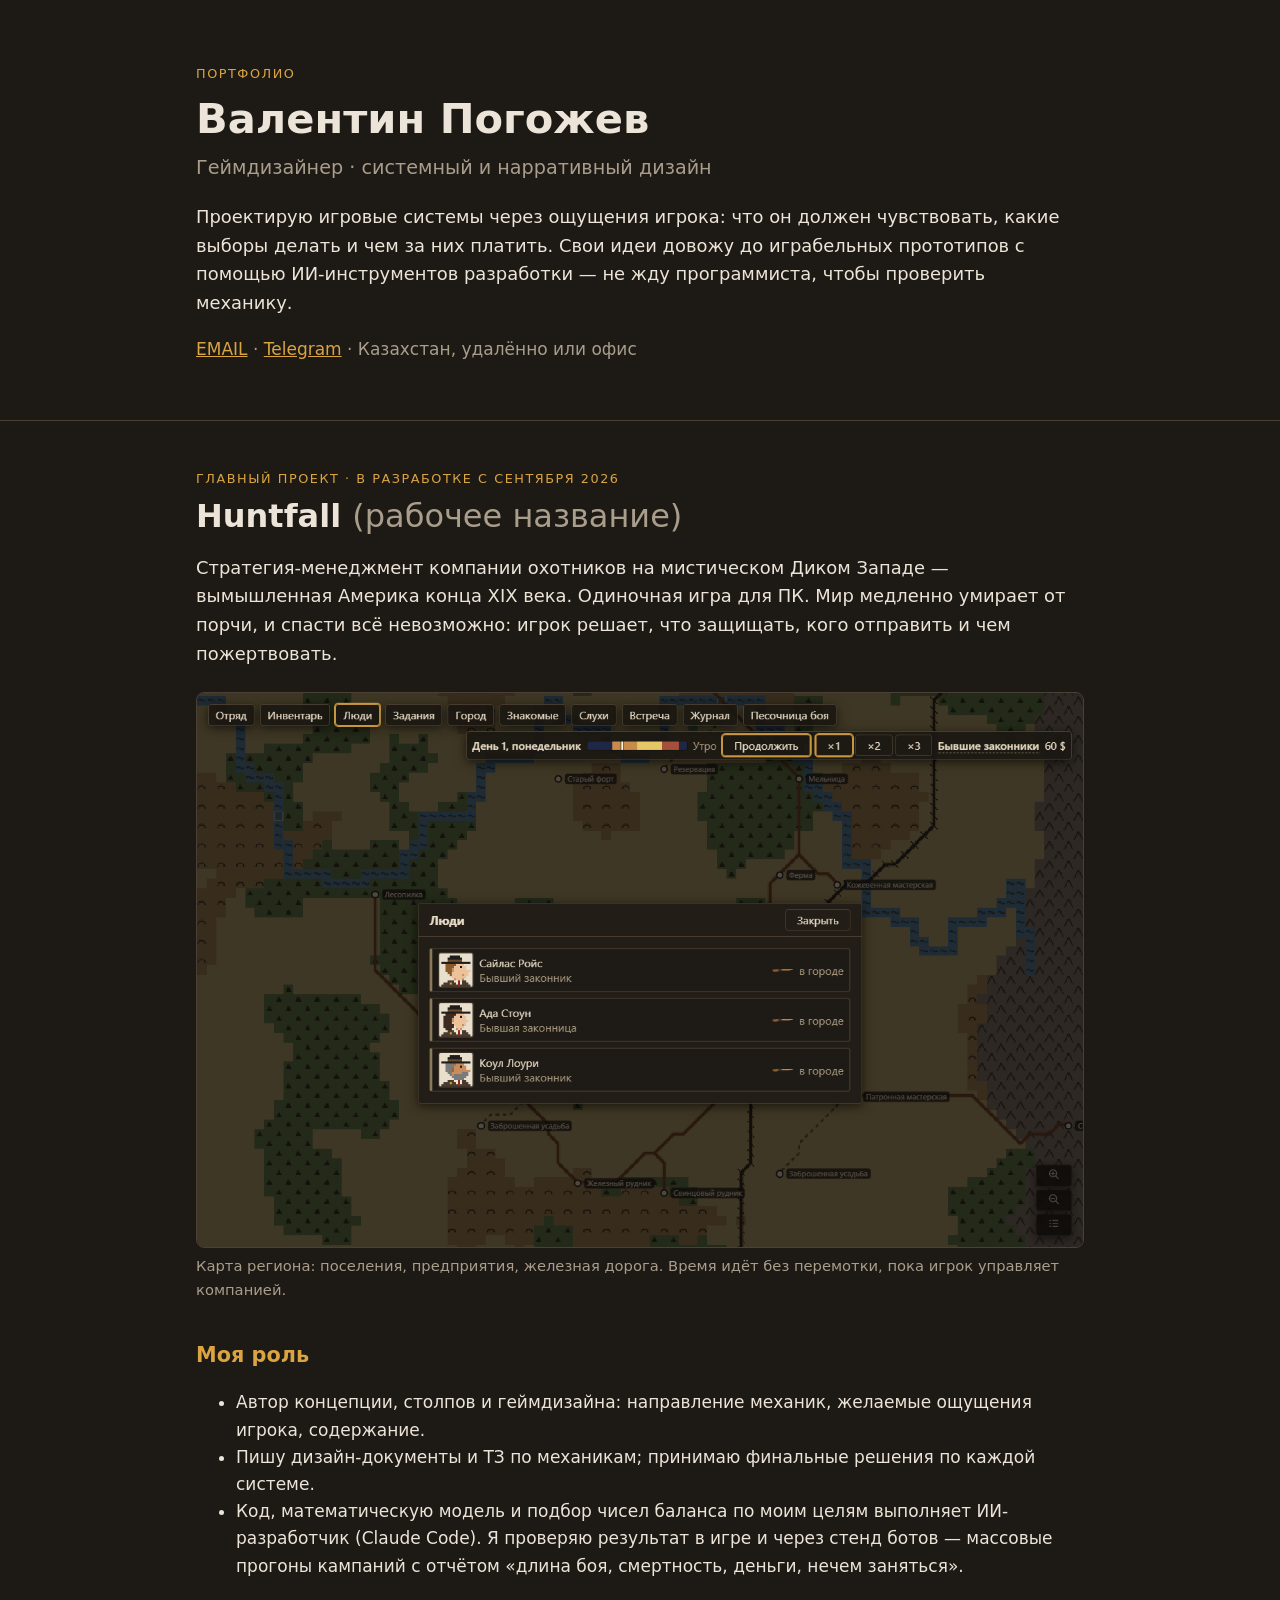
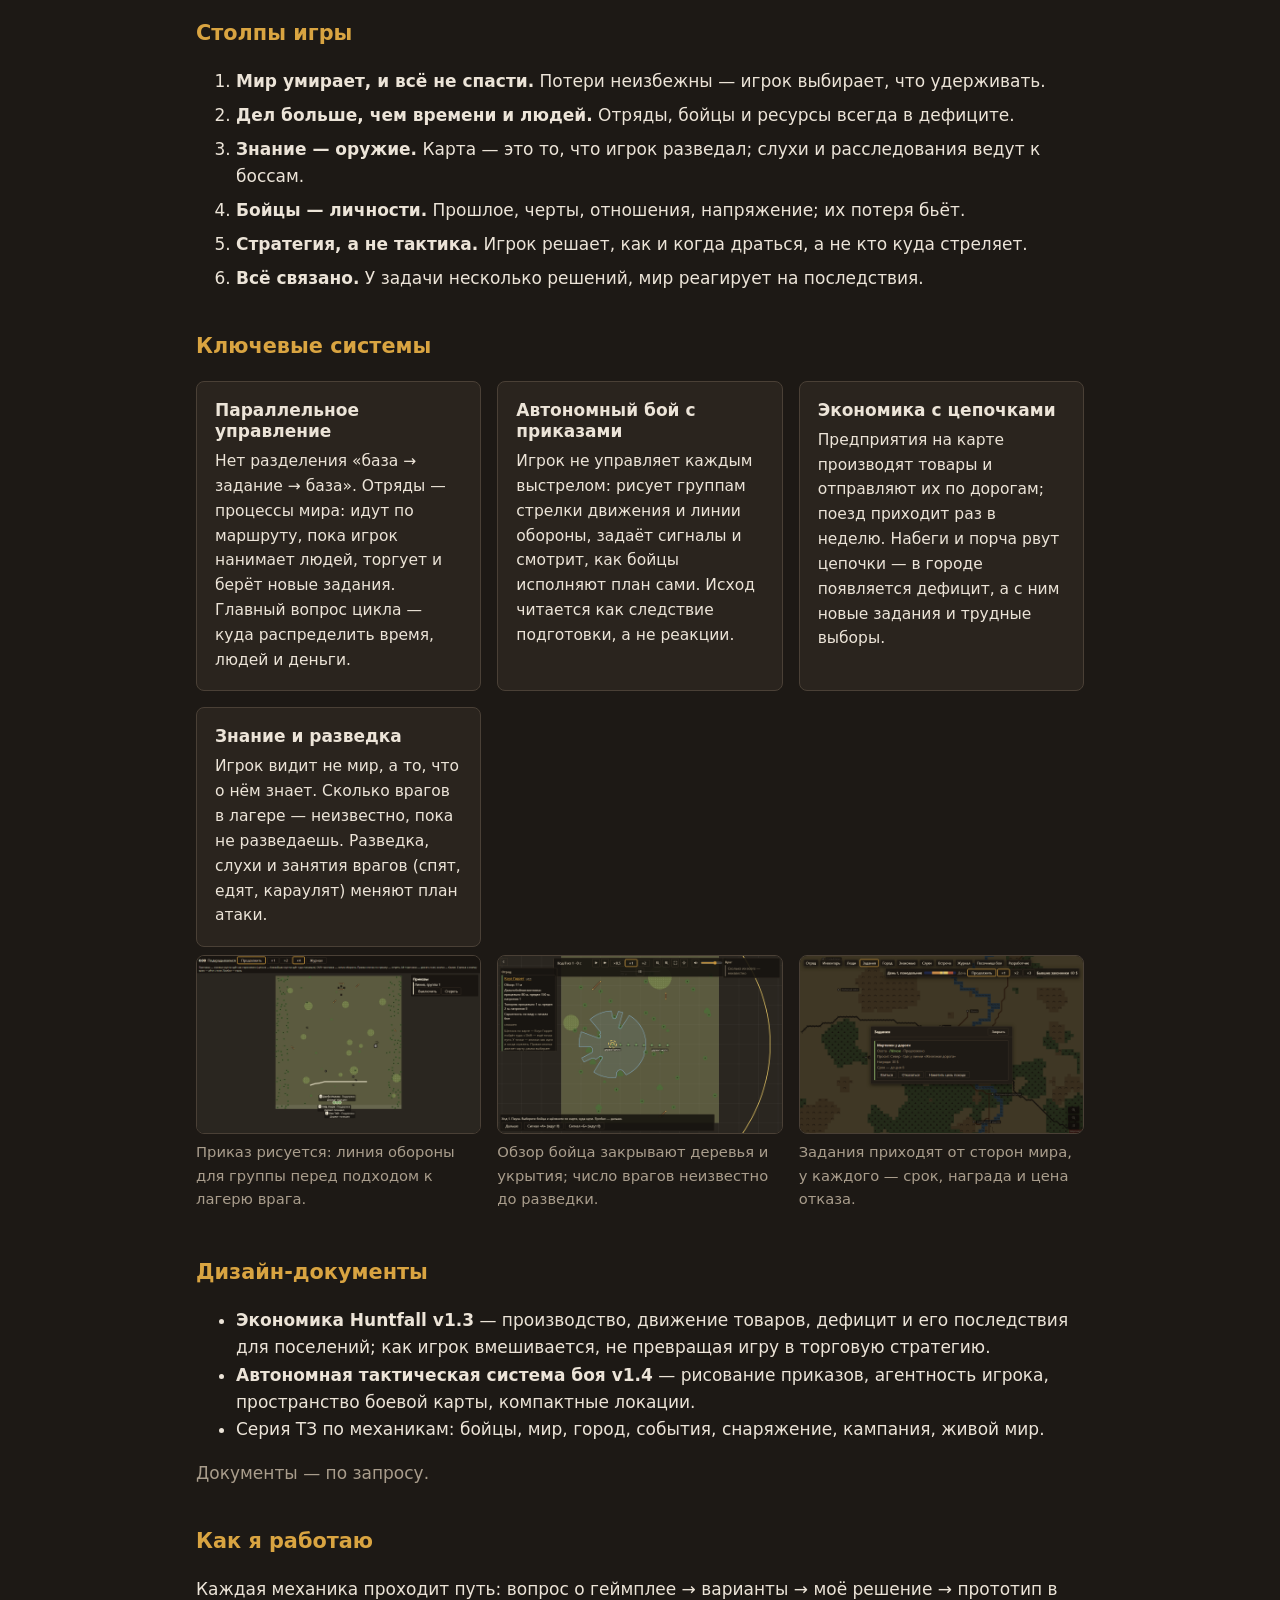
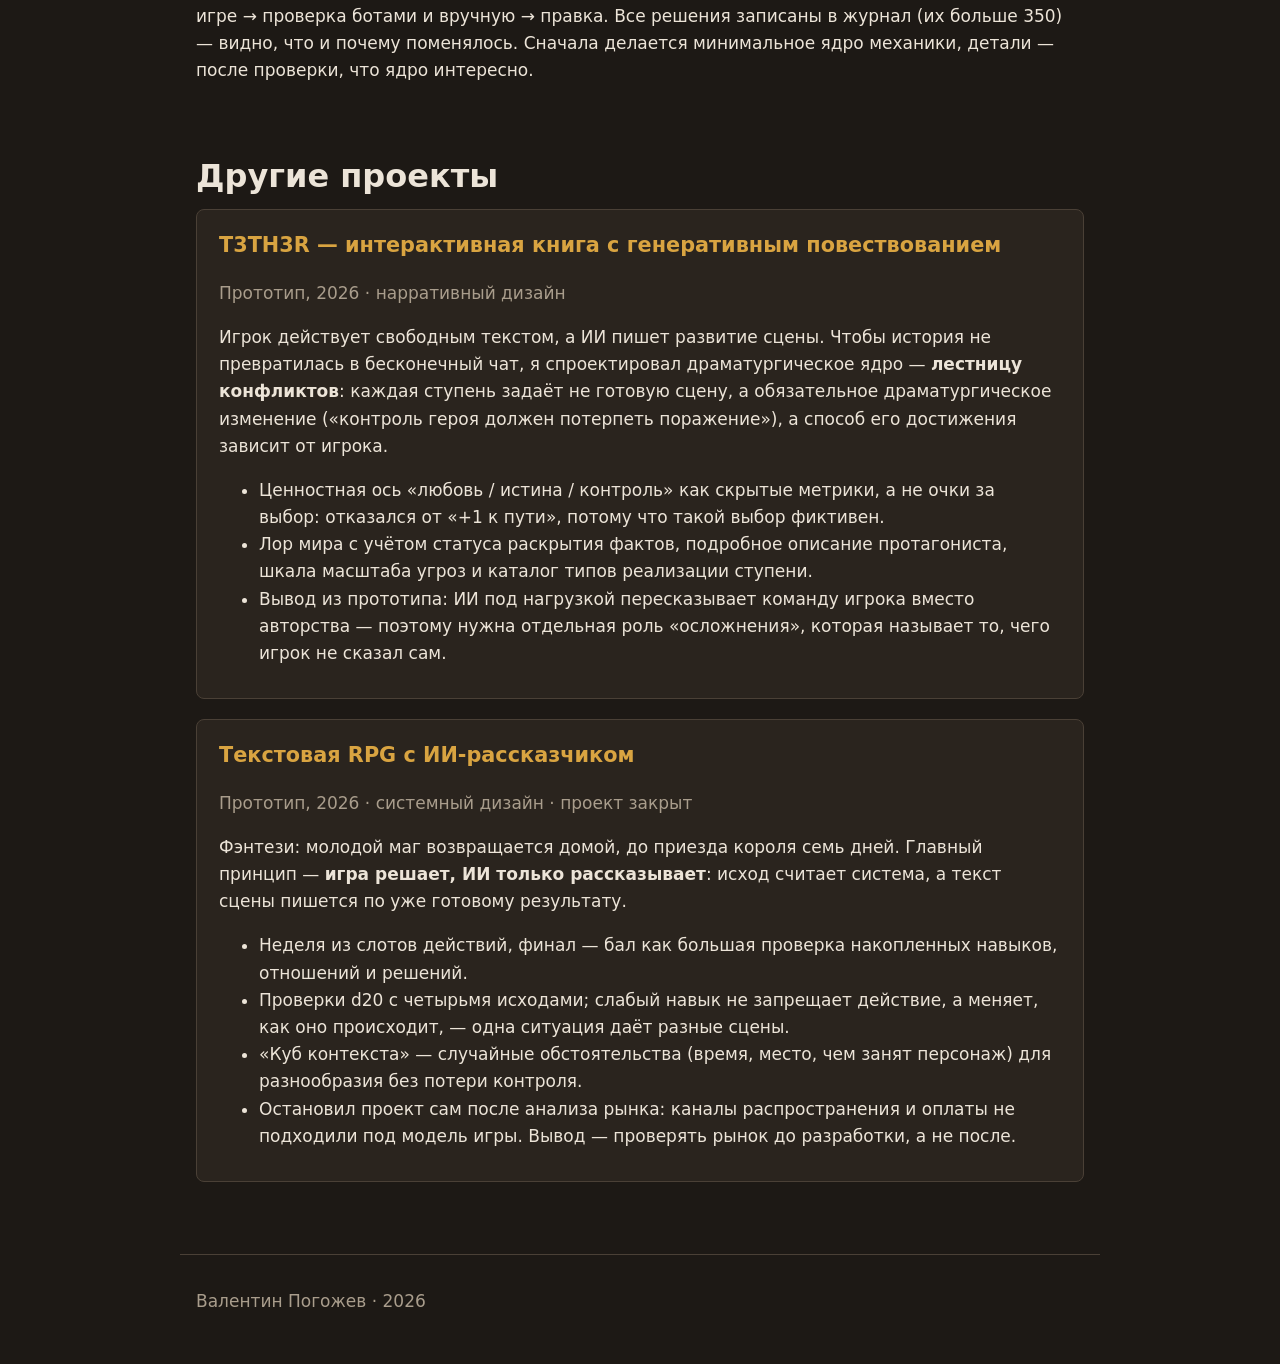
==== index.html @ 4321b101 "Портфолио: число решений" ====
<!doctype html>
<html lang="ru">
<head>
<meta charset="utf-8">
<meta name="viewport" content="width=device-width, initial-scale=1">
<title>Валентин Погожев — геймдизайнер</title>
<meta name="description" content="Портфолио геймдизайнера: Huntfall — стратегия-менеджмент охотников на мистическом Диком Западе, и другие проекты.">
<link rel="stylesheet" href="style.css">
</head>
<body>

<header class="hero">
  <div class="wrap">
    <p class="kicker">Портфолио</p>
    <h1>Валентин Погожев</h1>
    <p class="role">Геймдизайнер · системный и нарративный дизайн</p>
    <p class="lead">Проектирую игровые системы через ощущения игрока: что он должен чувствовать,
      какие выборы делать и чем за них платить. Свои идеи довожу до играбельных прототипов
      с помощью ИИ-инструментов разработки — не жду программиста, чтобы проверить механику.</p>
    <p class="contacts">
      <a href="mailto:EMAIL">EMAIL</a> · <a href="https://t.me/TELEGRAM">Telegram</a> · Казахстан, удалённо или офис
    </p>
  </div>
</header>

<main class="wrap">

  <section class="project main-project" id="huntfall">
    <p class="kicker">Главный проект · в разработке с сентября 2026</p>
    <h2>Huntfall <span class="muted">(рабочее название)</span></h2>
    <p class="lead">Стратегия-менеджмент компании охотников на мистическом Диком Западе — вымышленная
      Америка конца XIX века. Одиночная игра для ПК. Мир медленно умирает от порчи, и спасти всё
      невозможно: игрок решает, что защищать, кого отправить и чем пожертвовать.</p>

    <figure class="shot wide">
      <img src="img/map-people.png" alt="Карта региона: город, рудники, железная дорога, реки; окно бойцов компании" loading="lazy">
      <figcaption>Карта региона: поселения, предприятия, железная дорога. Время идёт без перемотки,
        пока игрок управляет компанией.</figcaption>
    </figure>

    <h3>Моя роль</h3>
    <ul>
      <li>Автор концепции, столпов и геймдизайна: направление механик, желаемые ощущения игрока, содержание.</li>
      <li>Пишу дизайн-документы и ТЗ по механикам; принимаю финальные решения по каждой системе.</li>
      <li>Код, математическую модель и подбор чисел баланса по моим целям выполняет ИИ-разработчик
        (Claude Code). Я проверяю результат в игре и через стенд ботов — массовые прогоны кампаний
        с отчётом «длина боя, смертность, деньги, нечем заняться».</li>
    </ul>

    <h3>Столпы игры</h3>
    <ol class="pillars">
      <li><b>Мир умирает, и всё не спасти.</b> Потери неизбежны — игрок выбирает, что удерживать.</li>
      <li><b>Дел больше, чем времени и людей.</b> Отряды, бойцы и ресурсы всегда в дефиците.</li>
      <li><b>Знание — оружие.</b> Карта — это то, что игрок разведал; слухи и расследования ведут к боссам.</li>
      <li><b>Бойцы — личности.</b> Прошлое, черты, отношения, напряжение; их потеря бьёт.</li>
      <li><b>Стратегия, а не тактика.</b> Игрок решает, как и когда драться, а не кто куда стреляет.</li>
      <li><b>Всё связано.</b> У задачи несколько решений, мир реагирует на последствия.</li>
    </ol>

    <h3>Ключевые системы</h3>
    <div class="cards">
      <article class="card">
        <h4>Параллельное управление</h4>
        <p>Нет разделения «база → задание → база». Отряды — процессы мира: идут по маршруту, пока игрок
          нанимает людей, торгует и берёт новые задания. Главный вопрос цикла — куда распределить
          время, людей и деньги.</p>
      </article>
      <article class="card">
        <h4>Автономный бой с приказами</h4>
        <p>Игрок не управляет каждым выстрелом: рисует группам стрелки движения и линии обороны,
          задаёт сигналы и смотрит, как бойцы исполняют план сами. Исход читается как следствие
          подготовки, а не реакции.</p>
      </article>
      <article class="card">
        <h4>Экономика с цепочками</h4>
        <p>Предприятия на карте производят товары и отправляют их по дорогам; поезд приходит раз
          в неделю. Набеги и порча рвут цепочки — в городе появляется дефицит, а с ним новые
          задания и трудные выборы.</p>
      </article>
      <article class="card">
        <h4>Знание и разведка</h4>
        <p>Игрок видит не мир, а то, что о нём знает. Сколько врагов в лагере — неизвестно, пока
          не разведаешь. Разведка, слухи и занятия врагов (спят, едят, караулят) меняют план атаки.</p>
      </article>
    </div>

    <div class="shots">
      <figure class="shot">
        <img src="img/battle-orders.png" alt="Бой: нарисованная линия обороны и группа бойцов" loading="lazy">
        <figcaption>Приказ рисуется: линия обороны для группы перед подходом к лагерю врага.</figcaption>
      </figure>
      <figure class="shot">
        <img src="img/battle-vision.png" alt="Бой: обзор бойца с учётом укрытий, карточка бойца" loading="lazy">
        <figcaption>Обзор бойца закрывают деревья и укрытия; число врагов неизвестно до разведки.</figcaption>
      </figure>
      <figure class="shot">
        <img src="img/job.png" alt="Окно задания: охота на мертвяков у дороги, награда и срок" loading="lazy">
        <figcaption>Задания приходят от сторон мира, у каждого — срок, награда и цена отказа.</figcaption>
      </figure>
    </div>

    <h3>Дизайн-документы</h3>
    <ul>
      <li><b>Экономика Huntfall v1.3</b> — производство, движение товаров, дефицит и его последствия
        для поселений; как игрок вмешивается, не превращая игру в торговую стратегию.</li>
      <li><b>Автономная тактическая система боя v1.4</b> — рисование приказов, агентность игрока,
        пространство боевой карты, компактные локации.</li>
      <li>Серия ТЗ по механикам: бойцы, мир, город, события, снаряжение, кампания, живой мир.</li>
    </ul>
    <p class="muted">Документы — по запросу.</p>

    <h3>Как я работаю</h3>
    <p>Каждая механика проходит путь: вопрос о геймплее → варианты → моё решение → прототип в игре →
      проверка ботами и вручную → правка. Все решения записаны в журнал (их больше 350) — видно, что
      и почему поменялось. Сначала делается минимальное ядро механики, детали — после проверки, что
      ядро интересно.</p>
  </section>

  <section class="project" id="other">
    <h2>Другие проекты</h2>

    <article class="text-project">
      <h3>T3TH3R — интерактивная книга с генеративным повествованием</h3>
      <p class="muted">Прототип, 2026 · нарративный дизайн</p>
      <p>Игрок действует свободным текстом, а ИИ пишет развитие сцены. Чтобы история не превратилась
        в бесконечный чат, я спроектировал драматургическое ядро — <b>лестницу конфликтов</b>:
        каждая ступень задаёт не готовую сцену, а обязательное драматургическое изменение
        («контроль героя должен потерпеть поражение»), а способ его достижения зависит от игрока.</p>
      <ul>
        <li>Ценностная ось «любовь / истина / контроль» как скрытые метрики, а не очки за выбор:
          отказался от «+1 к пути», потому что такой выбор фиктивен.</li>
        <li>Лор мира с учётом статуса раскрытия фактов, подробное описание протагониста,
          шкала масштаба угроз и каталог типов реализации ступени.</li>
        <li>Вывод из прототипа: ИИ под нагрузкой пересказывает команду игрока вместо авторства —
          поэтому нужна отдельная роль «осложнения», которая называет то, чего игрок не сказал сам.</li>
      </ul>
    </article>

    <article class="text-project">
      <h3>Текстовая RPG с ИИ-рассказчиком</h3>
      <p class="muted">Прототип, 2026 · системный дизайн · проект закрыт</p>
      <p>Фэнтези: молодой маг возвращается домой, до приезда короля семь дней. Главный принцип —
        <b>игра решает, ИИ только рассказывает</b>: исход считает система, а текст сцены пишется
        по уже готовому результату.</p>
      <ul>
        <li>Неделя из слотов действий, финал — бал как большая проверка накопленных навыков,
          отношений и решений.</li>
        <li>Проверки d20 с четырьмя исходами; слабый навык не запрещает действие, а меняет, как
          оно происходит, — одна ситуация даёт разные сцены.</li>
        <li>«Куб контекста» — случайные обстоятельства (время, место, чем занят персонаж) для
          разнообразия без потери контроля.</li>
        <li>Остановил проект сам после анализа рынка: каналы распространения и оплаты не подходили
          под модель игры. Вывод — проверять рынок до разработки, а не после.</li>
      </ul>
    </article>
  </section>

</main>

<footer class="wrap footer">
  <p>Валентин Погожев · 2026</p>
</footer>

</body>
</html>
---- style.css ----
/* Theme variables: change colors and fonts here */
:root {
  --bg: #1d1915;
  --bg-card: #2a241e;
  --text: #ece4d8;
  --muted: #a99d8c;
  --accent: #d9a441;
  --border: #4a4036;
  --font: "Segoe UI", system-ui, -apple-system, sans-serif;
  --radius: 8px;
  --max: 920px;
}

* { box-sizing: border-box; }

body {
  margin: 0;
  background: var(--bg);
  color: var(--text);
  font: 17px/1.6 var(--font);
}

.wrap { max-width: var(--max); margin: 0 auto; padding: 0 16px; }

a { color: var(--accent); }

h1, h2, h3, h4 { line-height: 1.25; }
h1 { font-size: 2.6rem; margin: 0.2em 0; }
h2 { font-size: 2rem; margin: 0.2em 0 0.4em; }
h3 { font-size: 1.3rem; margin-top: 2em; color: var(--accent); }
h4 { margin: 0 0 0.4em; }

.kicker { text-transform: uppercase; letter-spacing: 0.12em; font-size: 0.8rem; color: var(--accent); margin: 0; }
.muted { color: var(--muted); font-weight: normal; }
.lead { font-size: 1.12rem; }

.hero { border-bottom: 1px solid var(--border); padding: 64px 0 40px; margin-bottom: 48px; }
.role { font-size: 1.2rem; color: var(--muted); margin: 0 0 1em; }
.contacts { color: var(--muted); }

.project { margin-bottom: 72px; }

.pillars li { margin-bottom: 0.4em; }

.cards { display: grid; grid-template-columns: repeat(auto-fit, minmax(260px, 1fr)); gap: 16px; }
.card { background: var(--bg-card); border: 1px solid var(--border); border-radius: var(--radius); padding: 18px; }
.card p { margin: 0; font-size: 0.97rem; }

.shot { margin: 24px 0; }
.shot img { width: 100%; height: auto; display: block; border: 1px solid var(--border); border-radius: var(--radius); }
.shot figcaption { color: var(--muted); font-size: 0.92rem; margin-top: 6px; }
.shots { display: grid; grid-template-columns: repeat(auto-fit, minmax(260px, 1fr)); gap: 16px; }
.shots .shot { margin: 8px 0; }

.text-project { background: var(--bg-card); border: 1px solid var(--border); border-radius: var(--radius); padding: 4px 22px 14px; margin-bottom: 20px; }
.text-project h3 { margin-top: 0.9em; }

.footer { border-top: 1px solid var(--border); color: var(--muted); padding-top: 16px; padding-bottom: 32px; }

@media (max-width: 600px) {
  h1 { font-size: 2rem; }
  .hero { padding-top: 40px; }
}
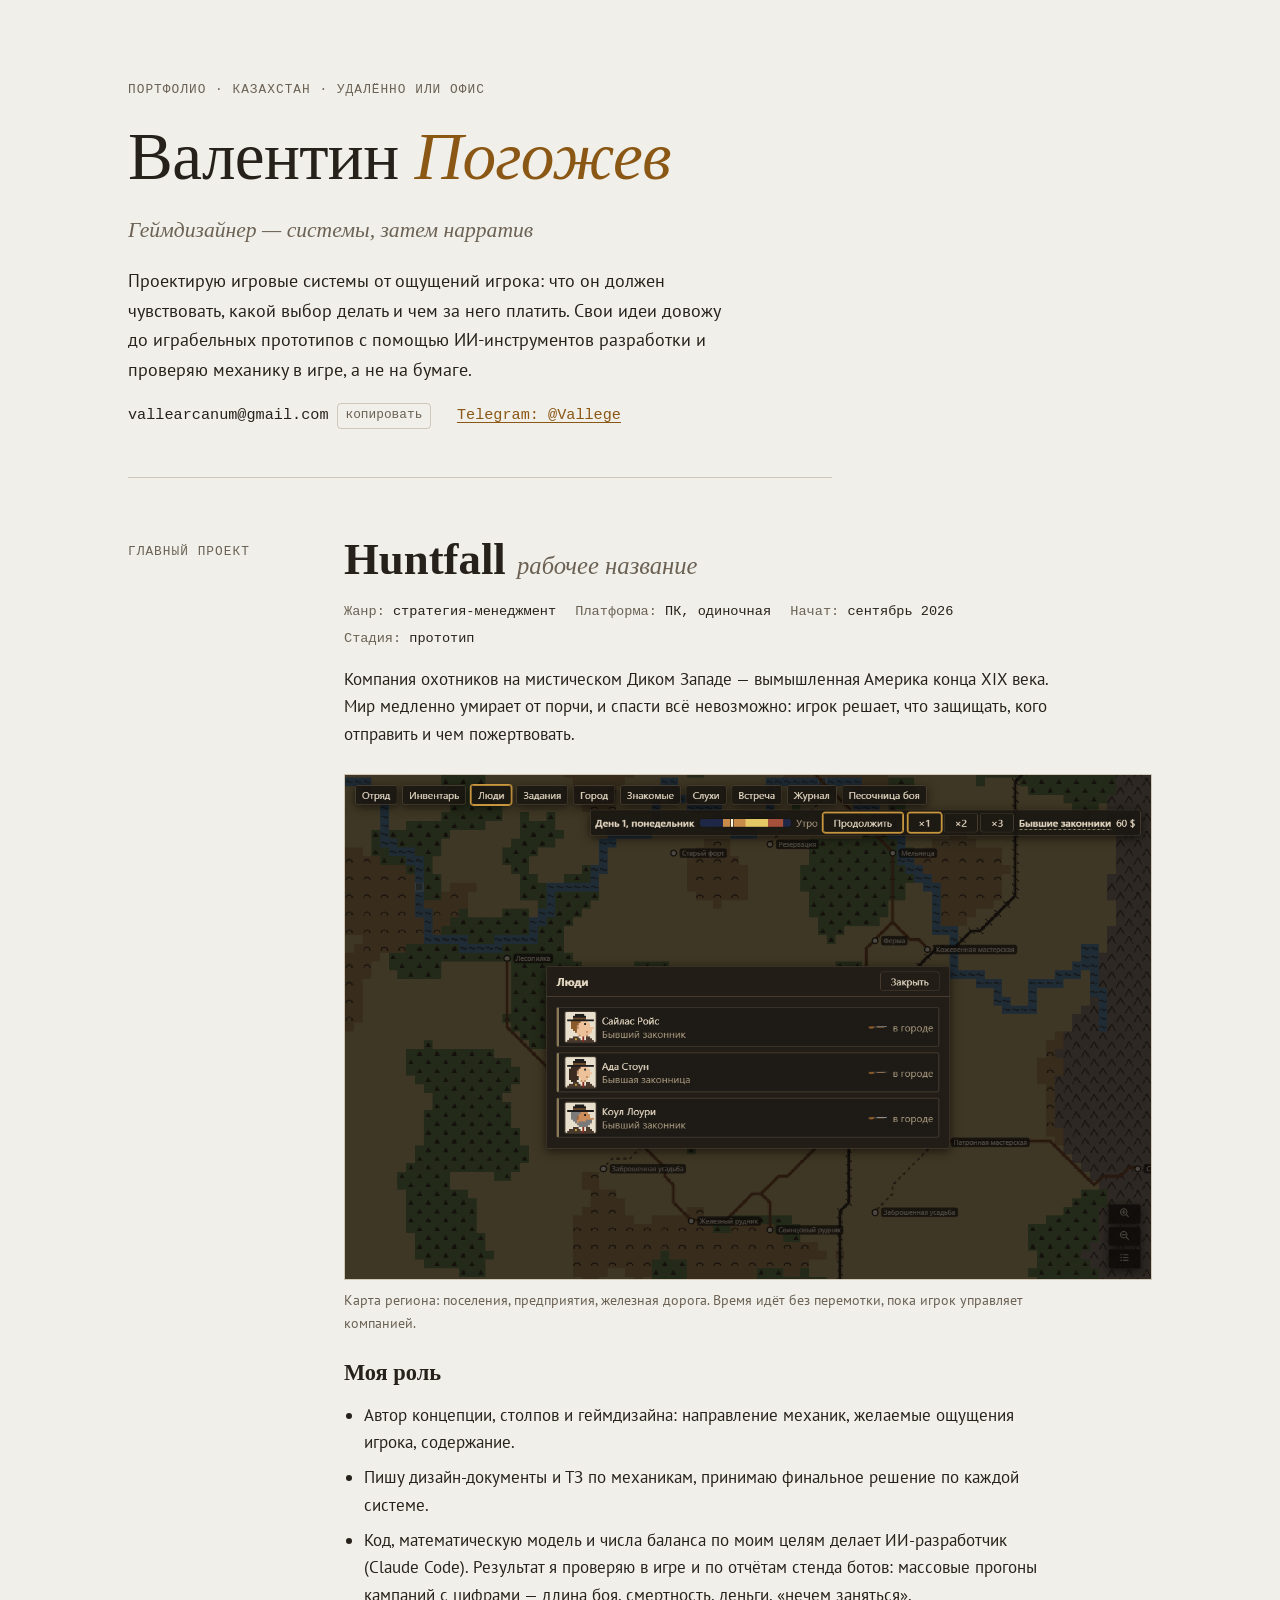
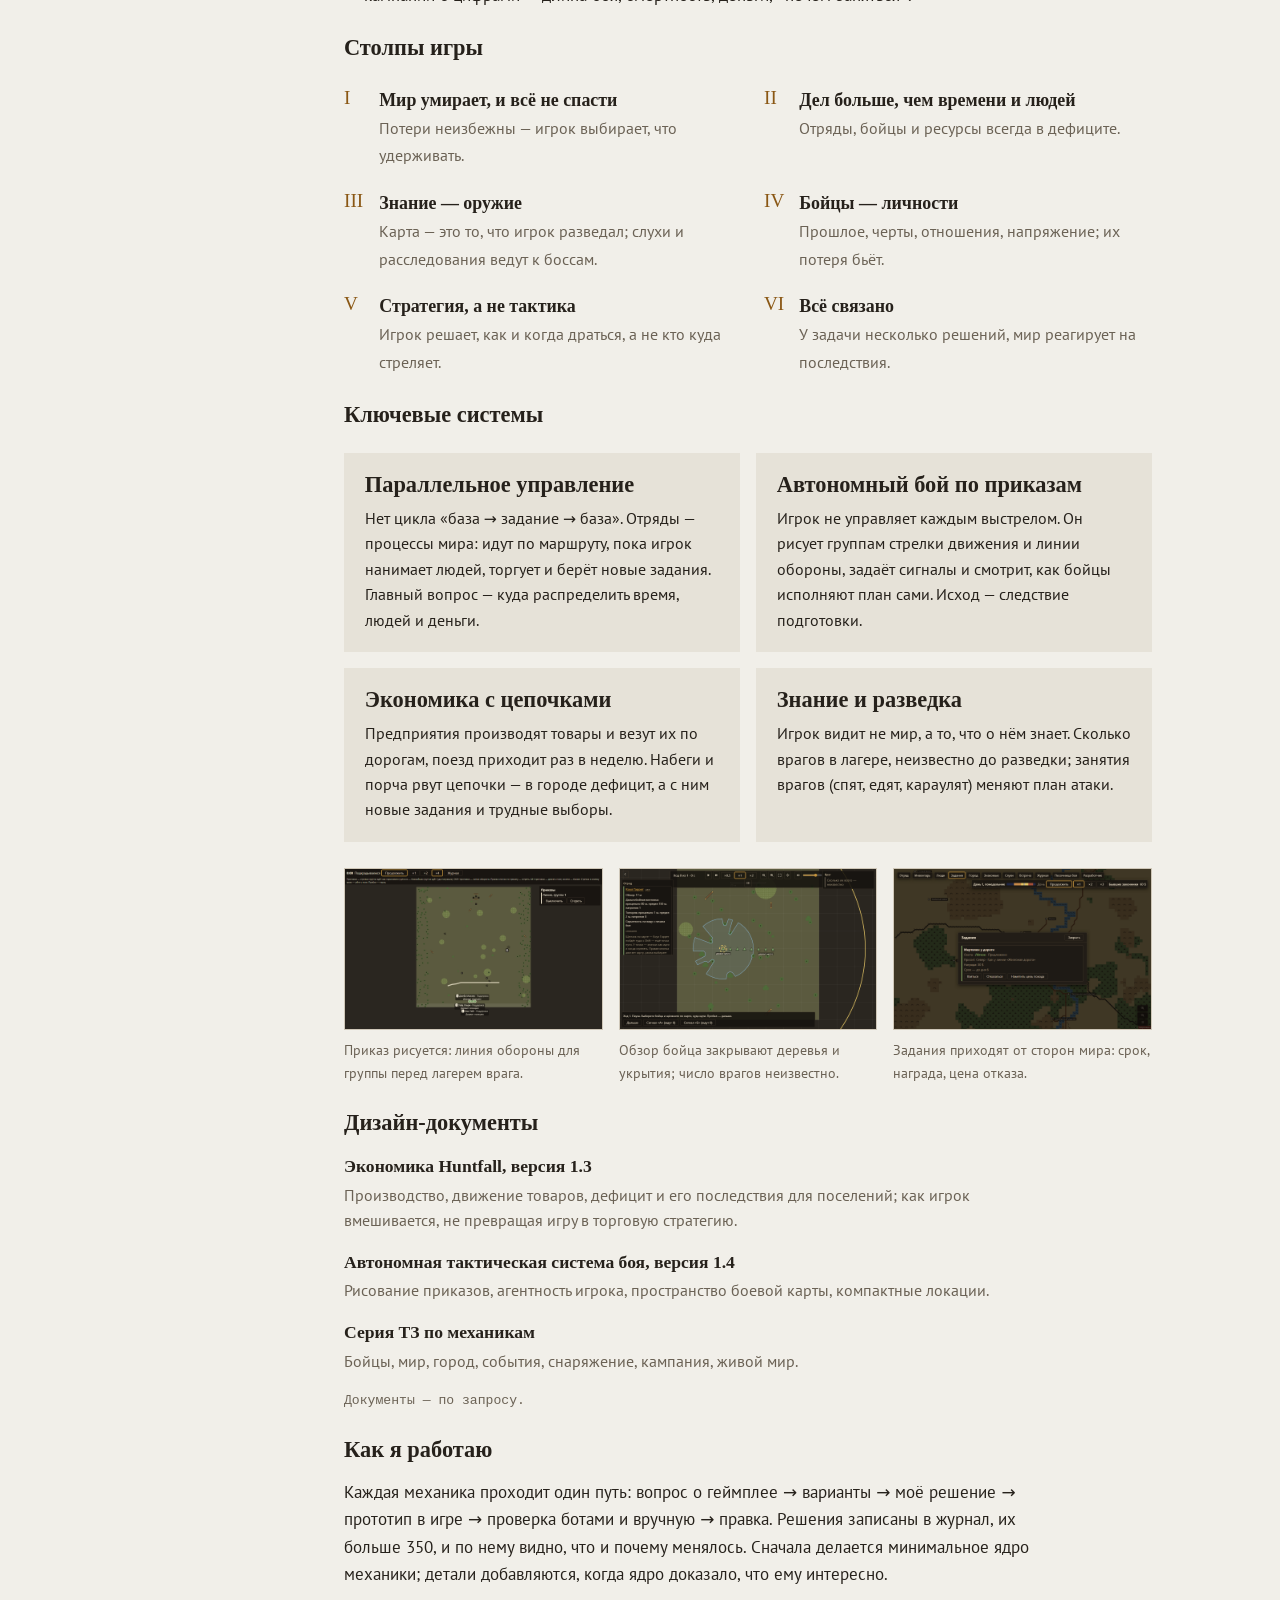
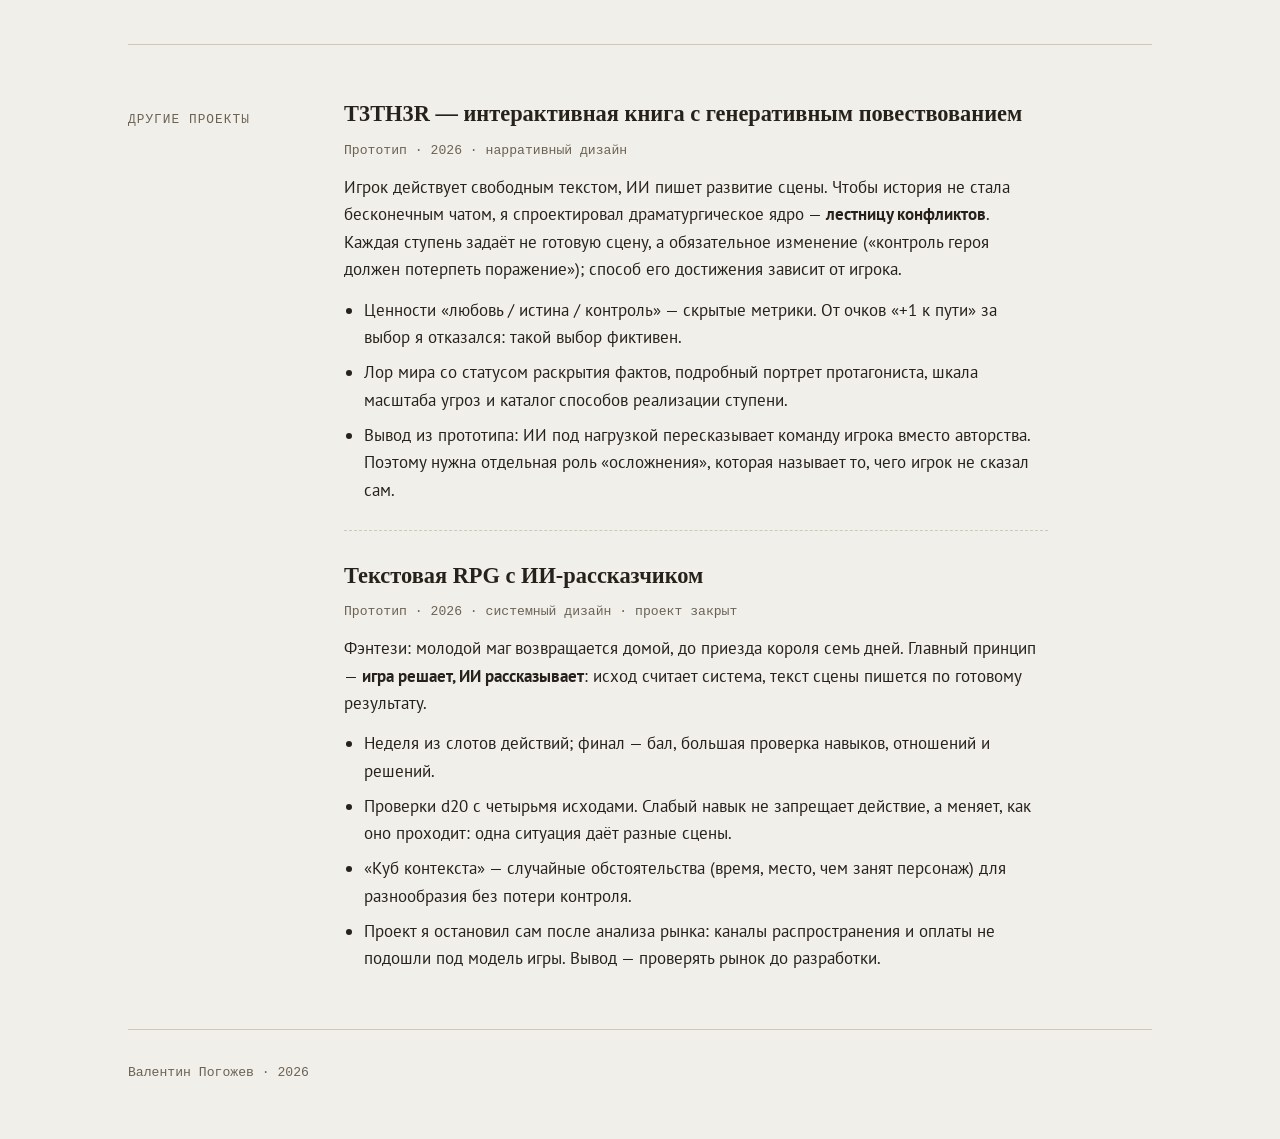
==== commit 20079569: "Портфолио: оформление, контакты, сборка index.html" ====
--- a/index.html
+++ b/index.html
@@ -1,165 +1,272 @@
 <!doctype html>
 <html lang="ru">
-<head>
 <meta charset="utf-8">
-<meta name="viewport" content="width=device-width, initial-scale=1">
+<meta name="viewport" content="width=device-width, initial-scale=1, viewport-fit=cover">
 <title>Валентин Погожев — геймдизайнер</title>
-<meta name="description" content="Портфолио геймдизайнера: Huntfall — стратегия-менеджмент охотников на мистическом Диком Западе, и другие проекты.">
-<link rel="stylesheet" href="style.css">
-</head>
-<body>
+<meta name="claude:viewport-fit-sides" content="cover">
+<link rel="preconnect" href="https://fonts.googleapis.com">
+<link rel="preconnect" href="https://fonts.gstatic.com" crossorigin>
+<link rel="stylesheet" href="https://fonts.googleapis.com/css2?family=Old+Standard+TT:ital,wght@0,400;0,700;1,400&family=PT+Sans:wght@400;700&family=PT+Mono&display=swap">
+<style>
+/* Layout: one reading column; on wide screens section labels sit in a left margin, like a ledger */
+:root {
+  --bg: #f1efe9;
+  --surface: #e6e2d8;
+  --fg: #26211b;
+  --muted: #6b6255;
+  --line: #cfc7b8;
+  --accent: #8a5714;
+  --display: "Old Standard TT", "Times New Roman", Georgia, serif;
+  --body: "PT Sans", "Segoe UI", system-ui, sans-serif;
+  --mono: "PT Mono", Consolas, monospace;
+  --col: 44rem;
+}
+@media (prefers-color-scheme: dark) {
+  :root:not([data-theme="light"]) {
+    --bg: #17140f; --surface: #221d17; --fg: #ebe3d6; --muted: #a39784; --line: #3b332a; --accent: #d6a24a;
+    color-scheme: dark;
+  }
+}
+:root[data-theme="dark"] {
+  --bg: #17140f; --surface: #221d17; --fg: #ebe3d6; --muted: #a39784; --line: #3b332a; --accent: #d6a24a;
+  color-scheme: dark;
+}
+
+* { box-sizing: border-box; }
+body {
+  background: var(--bg); color: var(--fg);
+  font: 1.06rem/1.62 var(--body);
+  padding-left: max(16px, env(safe-area-inset-left, 0px));
+  padding-right: max(16px, env(safe-area-inset-right, 0px));
+}
+a { color: var(--accent); text-underline-offset: 3px; }
+a:focus-visible, button:focus-visible { outline: 2px solid var(--accent); outline-offset: 3px; }
+h1, h2, h3 { font-family: var(--display); font-weight: 700; line-height: 1.15; text-wrap: balance; margin: 0; }
+p { margin: 0; }
+ul, ol { margin: 0; padding-left: 1.2em; display: grid; gap: 0.45em; }
+
+.page { max-width: 64rem; margin: 0 auto; }
+
+/* Hero */
+.hero { padding-block: 4.5rem 3rem; border-bottom: 1px solid var(--line); display: grid; gap: 1.1rem; max-width: var(--col); }
+.eyebrow { font-family: var(--mono); font-size: 0.8rem; letter-spacing: 0.08em; color: var(--muted); text-transform: uppercase; }
+.hero h1 { font-size: clamp(2.5rem, 7vw, 4.2rem); font-weight: 400; letter-spacing: -0.01em; }
+.hero h1 em { font-style: italic; color: var(--accent); }
+.hero .role { font-family: var(--display); font-size: 1.35rem; font-style: italic; color: var(--muted); }
+.hero .lead { font-size: 1.15rem; max-width: 38rem; }
+.contacts { display: flex; flex-wrap: wrap; gap: 0.6rem 1.6rem; font-family: var(--mono); font-size: 0.95rem; align-items: center; }
+.contacts .item { display: flex; gap: 0.5rem; align-items: center; }
+.copy { font: inherit; font-size: 0.8rem; color: var(--muted); background: none; border: 1px solid var(--line); border-radius: 4px; padding: 0.1rem 0.5rem; cursor: pointer; }
+.copy:hover { color: var(--fg); border-color: var(--muted); }
+
+/* Sections */
+.section { display: grid; grid-template-columns: 11rem minmax(0, 1fr); gap: 2.5rem; padding-block: 3.5rem; border-bottom: 1px solid var(--line); }
+.section > .label { font-family: var(--mono); font-size: 0.8rem; letter-spacing: 0.08em; text-transform: uppercase; color: var(--muted); padding-top: 0.55rem; }
+.section > .body { display: grid; gap: 1.6rem; min-width: 0; }
+.prose { max-width: var(--col); display: grid; gap: 1rem; }
+h2 { font-size: clamp(2rem, 4.5vw, 2.8rem); }
+h2 .note { font-weight: 400; font-style: italic; font-size: 0.55em; color: var(--muted); }
+h3 { font-size: 1.4rem; }
+
+.status { font-family: var(--mono); font-size: 0.85rem; color: var(--muted); display: flex; flex-wrap: wrap; gap: 0.3rem 1.2rem; }
+.status b { color: var(--fg); font-weight: 400; }
+
+figure { margin: 0; display: grid; gap: 0.5rem; }
+figure img { width: 100%; max-width: 100%; height: auto; display: block; border: 1px solid var(--line); }
+figcaption { font-size: 0.9rem; color: var(--muted); max-width: var(--col); }
+.shots { display: grid; grid-template-columns: repeat(3, minmax(0, 1fr)); gap: 1rem; }
+
+.pillars { list-style: none; padding: 0; counter-reset: p; display: grid; grid-template-columns: repeat(2, minmax(0, 1fr)); gap: 1.2rem 2rem; max-width: none; }
+.pillars li { counter-increment: p; display: grid; grid-template-columns: 2rem minmax(0, 1fr); gap: 0.2rem; }
+.pillars li::before { content: counter(p, upper-roman); font-family: var(--display); font-size: 1.2rem; color: var(--accent); line-height: 1.3; }
+.pillars b { font-family: var(--display); font-size: 1.12rem; display: block; }
+.pillars span { color: var(--muted); font-size: 0.97rem; }
+
+.systems { display: grid; grid-template-columns: repeat(2, minmax(0, 1fr)); gap: 1rem; }
+.system { background: var(--surface); padding: 1.2rem 1.3rem; display: grid; gap: 0.5rem; align-content: start; }
+.system p { font-size: 0.98rem; }
+
+.docs { list-style: none; padding: 0; gap: 0.9rem; max-width: var(--col); }
+.docs li { display: grid; gap: 0.15rem; }
+.docs .t { font-family: var(--display); font-weight: 700; font-size: 1.1rem; }
+.docs .d { color: var(--muted); font-size: 0.97rem; }
+
+.text-project { display: grid; gap: 0.8rem; max-width: var(--col); }
+.text-project + .text-project { padding-top: 2rem; border-top: 1px dashed var(--line); }
+.meta { font-family: var(--mono); font-size: 0.82rem; color: var(--muted); }
+
+.footer { padding-block: 2rem 3rem; font-family: var(--mono); font-size: 0.82rem; color: var(--muted); }
+
+@media (max-width: 760px) {
+  .section { grid-template-columns: minmax(0, 1fr); gap: 1rem; padding-block: 2.5rem; }
+  .section > .label { padding-top: 0; }
+  .shots, .systems, .pillars { grid-template-columns: minmax(0, 1fr); }
+  .hero { padding-block: 3rem 2.2rem; }
+}
+</style>
+
+<div class="page">
 
 <header class="hero">
-  <div class="wrap">
-    <p class="kicker">Портфолио</p>
-    <h1>Валентин Погожев</h1>
-    <p class="role">Геймдизайнер · системный и нарративный дизайн</p>
-    <p class="lead">Проектирую игровые системы через ощущения игрока: что он должен чувствовать,
-      какие выборы делать и чем за них платить. Свои идеи довожу до играбельных прототипов
-      с помощью ИИ-инструментов разработки — не жду программиста, чтобы проверить механику.</p>
-    <p class="contacts">
-      <a href="mailto:EMAIL">EMAIL</a> · <a href="https://t.me/TELEGRAM">Telegram</a> · Казахстан, удалённо или офис
-    </p>
+  <p class="eyebrow">Портфолио · Казахстан · удалённо или офис</p>
+  <h1>Валентин <em>Погожев</em></h1>
+  <p class="role">Геймдизайнер — системы, затем нарратив</p>
+  <p class="lead">Проектирую игровые системы от ощущений игрока: что он должен чувствовать, какой выбор
+    делать и чем за него платить. Свои идеи довожу до играбельных прототипов с помощью ИИ-инструментов
+    разработки и проверяю механику в игре, а не на бумаге.</p>
+  <div class="contacts">
+    <span class="item"><span id="mail">vallearcanum@gmail.com</span><button class="copy" id="copy-mail" type="button">копировать</button></span>
+    <span class="item"><a href="https://t.me/Vallege">Telegram: @Vallege</a></span>
   </div>
 </header>
 
-<main class="wrap">
-
-  <section class="project main-project" id="huntfall">
-    <p class="kicker">Главный проект · в разработке с сентября 2026</p>
-    <h2>Huntfall <span class="muted">(рабочее название)</span></h2>
-    <p class="lead">Стратегия-менеджмент компании охотников на мистическом Диком Западе — вымышленная
-      Америка конца XIX века. Одиночная игра для ПК. Мир медленно умирает от порчи, и спасти всё
-      невозможно: игрок решает, что защищать, кого отправить и чем пожертвовать.</p>
-
-    <figure class="shot wide">
-      <img src="img/map-people.png" alt="Карта региона: город, рудники, железная дорога, реки; окно бойцов компании" loading="lazy">
+<section class="section" id="huntfall">
+  <p class="label">Главный проект</p>
+  <div class="body">
+    <div class="prose">
+      <h2>Huntfall <span class="note">рабочее название</span></h2>
+      <p class="status"><span>Жанр: <b>стратегия-менеджмент</b></span><span>Платформа: <b>ПК, одиночная</b></span><span>Начат: <b>сентябрь 2026</b></span><span>Стадия: <b>прототип</b></span></p>
+      <p class="lead">Компания охотников на мистическом Диком Западе — вымышленная Америка конца XIX века.
+        Мир медленно умирает от порчи, и спасти всё невозможно: игрок решает, что защищать,
+        кого отправить и чем пожертвовать.</p>
+    </div>
+
+    <figure>
+      <img src="img/map-people.png" alt="Карта региона: город, рудники, железная дорога, реки; окно бойцов компании" loading="lazy" width="1280" height="800">
       <figcaption>Карта региона: поселения, предприятия, железная дорога. Время идёт без перемотки,
         пока игрок управляет компанией.</figcaption>
     </figure>
 
-    <h3>Моя роль</h3>
-    <ul>
-      <li>Автор концепции, столпов и геймдизайна: направление механик, желаемые ощущения игрока, содержание.</li>
-      <li>Пишу дизайн-документы и ТЗ по механикам; принимаю финальные решения по каждой системе.</li>
-      <li>Код, математическую модель и подбор чисел баланса по моим целям выполняет ИИ-разработчик
-        (Claude Code). Я проверяю результат в игре и через стенд ботов — массовые прогоны кампаний
-        с отчётом «длина боя, смертность, деньги, нечем заняться».</li>
-    </ul>
+    <div class="prose">
+      <h3>Моя роль</h3>
+      <ul>
+        <li>Автор концепции, столпов и геймдизайна: направление механик, желаемые ощущения игрока, содержание.</li>
+        <li>Пишу дизайн-документы и ТЗ по механикам, принимаю финальное решение по каждой системе.</li>
+        <li>Код, математическую модель и числа баланса по моим целям делает ИИ-разработчик (Claude Code).
+          Результат я проверяю в игре и по отчётам стенда ботов: массовые прогоны кампаний с цифрами —
+          длина боя, смертность, деньги, «нечем заняться».</li>
+      </ul>
+    </div>
 
     <h3>Столпы игры</h3>
     <ol class="pillars">
-      <li><b>Мир умирает, и всё не спасти.</b> Потери неизбежны — игрок выбирает, что удерживать.</li>
-      <li><b>Дел больше, чем времени и людей.</b> Отряды, бойцы и ресурсы всегда в дефиците.</li>
-      <li><b>Знание — оружие.</b> Карта — это то, что игрок разведал; слухи и расследования ведут к боссам.</li>
-      <li><b>Бойцы — личности.</b> Прошлое, черты, отношения, напряжение; их потеря бьёт.</li>
-      <li><b>Стратегия, а не тактика.</b> Игрок решает, как и когда драться, а не кто куда стреляет.</li>
-      <li><b>Всё связано.</b> У задачи несколько решений, мир реагирует на последствия.</li>
+      <li><div><b>Мир умирает, и всё не спасти</b><span>Потери неизбежны — игрок выбирает, что удерживать.</span></div></li>
+      <li><div><b>Дел больше, чем времени и людей</b><span>Отряды, бойцы и ресурсы всегда в дефиците.</span></div></li>
+      <li><div><b>Знание — оружие</b><span>Карта — это то, что игрок разведал; слухи и расследования ведут к боссам.</span></div></li>
+      <li><div><b>Бойцы — личности</b><span>Прошлое, черты, отношения, напряжение; их потеря бьёт.</span></div></li>
+      <li><div><b>Стратегия, а не тактика</b><span>Игрок решает, как и когда драться, а не кто куда стреляет.</span></div></li>
+      <li><div><b>Всё связано</b><span>У задачи несколько решений, мир реагирует на последствия.</span></div></li>
     </ol>
 
     <h3>Ключевые системы</h3>
-    <div class="cards">
-      <article class="card">
-        <h4>Параллельное управление</h4>
-        <p>Нет разделения «база → задание → база». Отряды — процессы мира: идут по маршруту, пока игрок
-          нанимает людей, торгует и берёт новые задания. Главный вопрос цикла — куда распределить
-          время, людей и деньги.</p>
-      </article>
-      <article class="card">
-        <h4>Автономный бой с приказами</h4>
-        <p>Игрок не управляет каждым выстрелом: рисует группам стрелки движения и линии обороны,
-          задаёт сигналы и смотрит, как бойцы исполняют план сами. Исход читается как следствие
-          подготовки, а не реакции.</p>
-      </article>
-      <article class="card">
-        <h4>Экономика с цепочками</h4>
-        <p>Предприятия на карте производят товары и отправляют их по дорогам; поезд приходит раз
-          в неделю. Набеги и порча рвут цепочки — в городе появляется дефицит, а с ним новые
-          задания и трудные выборы.</p>
-      </article>
-      <article class="card">
-        <h4>Знание и разведка</h4>
-        <p>Игрок видит не мир, а то, что о нём знает. Сколько врагов в лагере — неизвестно, пока
-          не разведаешь. Разведка, слухи и занятия врагов (спят, едят, караулят) меняют план атаки.</p>
+    <div class="systems">
+      <article class="system">
+        <h3>Параллельное управление</h3>
+        <p>Нет цикла «база → задание → база». Отряды — процессы мира: идут по маршруту, пока игрок
+          нанимает людей, торгует и берёт новые задания. Главный вопрос — куда распределить время,
+          людей и деньги.</p>
+      </article>
+      <article class="system">
+        <h3>Автономный бой по приказам</h3>
+        <p>Игрок не управляет каждым выстрелом. Он рисует группам стрелки движения и линии обороны,
+          задаёт сигналы и смотрит, как бойцы исполняют план сами. Исход — следствие подготовки.</p>
+      </article>
+      <article class="system">
+        <h3>Экономика с цепочками</h3>
+        <p>Предприятия производят товары и везут их по дорогам, поезд приходит раз в неделю. Набеги
+          и порча рвут цепочки — в городе дефицит, а с ним новые задания и трудные выборы.</p>
+      </article>
+      <article class="system">
+        <h3>Знание и разведка</h3>
+        <p>Игрок видит не мир, а то, что о нём знает. Сколько врагов в лагере, неизвестно до разведки;
+          занятия врагов (спят, едят, караулят) меняют план атаки.</p>
       </article>
     </div>
 
     <div class="shots">
-      <figure class="shot">
-        <img src="img/battle-orders.png" alt="Бой: нарисованная линия обороны и группа бойцов" loading="lazy">
-        <figcaption>Приказ рисуется: линия обороны для группы перед подходом к лагерю врага.</figcaption>
+      <figure>
+        <img src="img/battle-orders.png" alt="Бой: нарисованная линия обороны и группа бойцов" loading="lazy" width="1280" height="800">
+        <figcaption>Приказ рисуется: линия обороны для группы перед лагерем врага.</figcaption>
       </figure>
-      <figure class="shot">
-        <img src="img/battle-vision.png" alt="Бой: обзор бойца с учётом укрытий, карточка бойца" loading="lazy">
-        <figcaption>Обзор бойца закрывают деревья и укрытия; число врагов неизвестно до разведки.</figcaption>
+      <figure>
+        <img src="img/battle-vision.png" alt="Бой: обзор бойца с учётом укрытий и карточка бойца" loading="lazy" width="1280" height="800">
+        <figcaption>Обзор бойца закрывают деревья и укрытия; число врагов неизвестно.</figcaption>
       </figure>
-      <figure class="shot">
-        <img src="img/job.png" alt="Окно задания: охота на мертвяков у дороги, награда и срок" loading="lazy">
-        <figcaption>Задания приходят от сторон мира, у каждого — срок, награда и цена отказа.</figcaption>
+      <figure>
+        <img src="img/job.png" alt="Окно задания: охота на мертвяков у дороги, награда и срок" loading="lazy" width="1280" height="800">
+        <figcaption>Задания приходят от сторон мира: срок, награда, цена отказа.</figcaption>
       </figure>
     </div>
 
-    <h3>Дизайн-документы</h3>
-    <ul>
-      <li><b>Экономика Huntfall v1.3</b> — производство, движение товаров, дефицит и его последствия
-        для поселений; как игрок вмешивается, не превращая игру в торговую стратегию.</li>
-      <li><b>Автономная тактическая система боя v1.4</b> — рисование приказов, агентность игрока,
-        пространство боевой карты, компактные локации.</li>
-      <li>Серия ТЗ по механикам: бойцы, мир, город, события, снаряжение, кампания, живой мир.</li>
-    </ul>
-    <p class="muted">Документы — по запросу.</p>
-
-    <h3>Как я работаю</h3>
-    <p>Каждая механика проходит путь: вопрос о геймплее → варианты → моё решение → прототип в игре →
-      проверка ботами и вручную → правка. Все решения записаны в журнал (их больше 350) — видно, что
-      и почему поменялось. Сначала делается минимальное ядро механики, детали — после проверки, что
-      ядро интересно.</p>
-  </section>
-
-  <section class="project" id="other">
-    <h2>Другие проекты</h2>
-
+    <div class="prose">
+      <h3>Дизайн-документы</h3>
+      <ul class="docs">
+        <li><span class="t">Экономика Huntfall, версия 1.3</span><span class="d">Производство, движение товаров, дефицит и его последствия для поселений; как игрок вмешивается, не превращая игру в торговую стратегию.</span></li>
+        <li><span class="t">Автономная тактическая система боя, версия 1.4</span><span class="d">Рисование приказов, агентность игрока, пространство боевой карты, компактные локации.</span></li>
+        <li><span class="t">Серия ТЗ по механикам</span><span class="d">Бойцы, мир, город, события, снаряжение, кампания, живой мир.</span></li>
+      </ul>
+      <p class="meta">Документы — по запросу.</p>
+    </div>
+
+    <div class="prose">
+      <h3>Как я работаю</h3>
+      <p>Каждая механика проходит один путь: вопрос о геймплее → варианты → моё решение → прототип в игре →
+        проверка ботами и вручную → правка. Решения записаны в журнал, их больше 350, и по нему видно,
+        что и почему менялось. Сначала делается минимальное ядро механики; детали добавляются, когда ядро
+        доказало, что ему интересно.</p>
+    </div>
+  </div>
+</section>
+
+<section class="section" id="other">
+  <p class="label">Другие проекты</p>
+  <div class="body">
     <article class="text-project">
       <h3>T3TH3R — интерактивная книга с генеративным повествованием</h3>
-      <p class="muted">Прототип, 2026 · нарративный дизайн</p>
-      <p>Игрок действует свободным текстом, а ИИ пишет развитие сцены. Чтобы история не превратилась
-        в бесконечный чат, я спроектировал драматургическое ядро — <b>лестницу конфликтов</b>:
-        каждая ступень задаёт не готовую сцену, а обязательное драматургическое изменение
-        («контроль героя должен потерпеть поражение»), а способ его достижения зависит от игрока.</p>
+      <p class="meta">Прототип · 2026 · нарративный дизайн</p>
+      <p>Игрок действует свободным текстом, ИИ пишет развитие сцены. Чтобы история не стала бесконечным
+        чатом, я спроектировал драматургическое ядро — <b>лестницу конфликтов</b>. Каждая ступень задаёт
+        не готовую сцену, а обязательное изменение («контроль героя должен потерпеть поражение»);
+        способ его достижения зависит от игрока.</p>
       <ul>
-        <li>Ценностная ось «любовь / истина / контроль» как скрытые метрики, а не очки за выбор:
-          отказался от «+1 к пути», потому что такой выбор фиктивен.</li>
-        <li>Лор мира с учётом статуса раскрытия фактов, подробное описание протагониста,
-          шкала масштаба угроз и каталог типов реализации ступени.</li>
-        <li>Вывод из прототипа: ИИ под нагрузкой пересказывает команду игрока вместо авторства —
-          поэтому нужна отдельная роль «осложнения», которая называет то, чего игрок не сказал сам.</li>
+        <li>Ценности «любовь / истина / контроль» — скрытые метрики. От очков «+1 к пути» за выбор
+          я отказался: такой выбор фиктивен.</li>
+        <li>Лор мира со статусом раскрытия фактов, подробный портрет протагониста, шкала масштаба угроз
+          и каталог способов реализации ступени.</li>
+        <li>Вывод из прототипа: ИИ под нагрузкой пересказывает команду игрока вместо авторства. Поэтому
+          нужна отдельная роль «осложнения», которая называет то, чего игрок не сказал сам.</li>
       </ul>
     </article>
 
     <article class="text-project">
       <h3>Текстовая RPG с ИИ-рассказчиком</h3>
-      <p class="muted">Прототип, 2026 · системный дизайн · проект закрыт</p>
+      <p class="meta">Прототип · 2026 · системный дизайн · проект закрыт</p>
       <p>Фэнтези: молодой маг возвращается домой, до приезда короля семь дней. Главный принцип —
-        <b>игра решает, ИИ только рассказывает</b>: исход считает система, а текст сцены пишется
-        по уже готовому результату.</p>
+        <b>игра решает, ИИ рассказывает</b>: исход считает система, текст сцены пишется по готовому
+        результату.</p>
       <ul>
-        <li>Неделя из слотов действий, финал — бал как большая проверка накопленных навыков,
-          отношений и решений.</li>
-        <li>Проверки d20 с четырьмя исходами; слабый навык не запрещает действие, а меняет, как
-          оно происходит, — одна ситуация даёт разные сцены.</li>
+        <li>Неделя из слотов действий; финал — бал, большая проверка навыков, отношений и решений.</li>
+        <li>Проверки d20 с четырьмя исходами. Слабый навык не запрещает действие, а меняет, как оно
+          проходит: одна ситуация даёт разные сцены.</li>
         <li>«Куб контекста» — случайные обстоятельства (время, место, чем занят персонаж) для
           разнообразия без потери контроля.</li>
-        <li>Остановил проект сам после анализа рынка: каналы распространения и оплаты не подходили
-          под модель игры. Вывод — проверять рынок до разработки, а не после.</li>
+        <li>Проект я остановил сам после анализа рынка: каналы распространения и оплаты не подошли
+          под модель игры. Вывод — проверять рынок до разработки.</li>
       </ul>
     </article>
-  </section>
-
-</main>
-
-<footer class="wrap footer">
-  <p>Валентин Погожев · 2026</p>
-</footer>
-
-</body>
+  </div>
+</section>
+
+<footer class="footer">Валентин Погожев · 2026</footer>
+
+</div>
+
+<script>
+document.getElementById('copy-mail').addEventListener('click', function () {
+  var btn = this, text = document.getElementById('mail').textContent;
+  function done() { btn.textContent = 'скопировано'; setTimeout(function () { btn.textContent = 'копировать'; }, 1600); }
+  function select() { var r = document.createRange(); r.selectNodeContents(document.getElementById('mail')); var s = getSelection(); s.removeAllRanges(); s.addRange(r); }
+  try { navigator.clipboard.writeText(text).then(done, select); } catch (e) { select(); }
+});
+</script>
 </html>
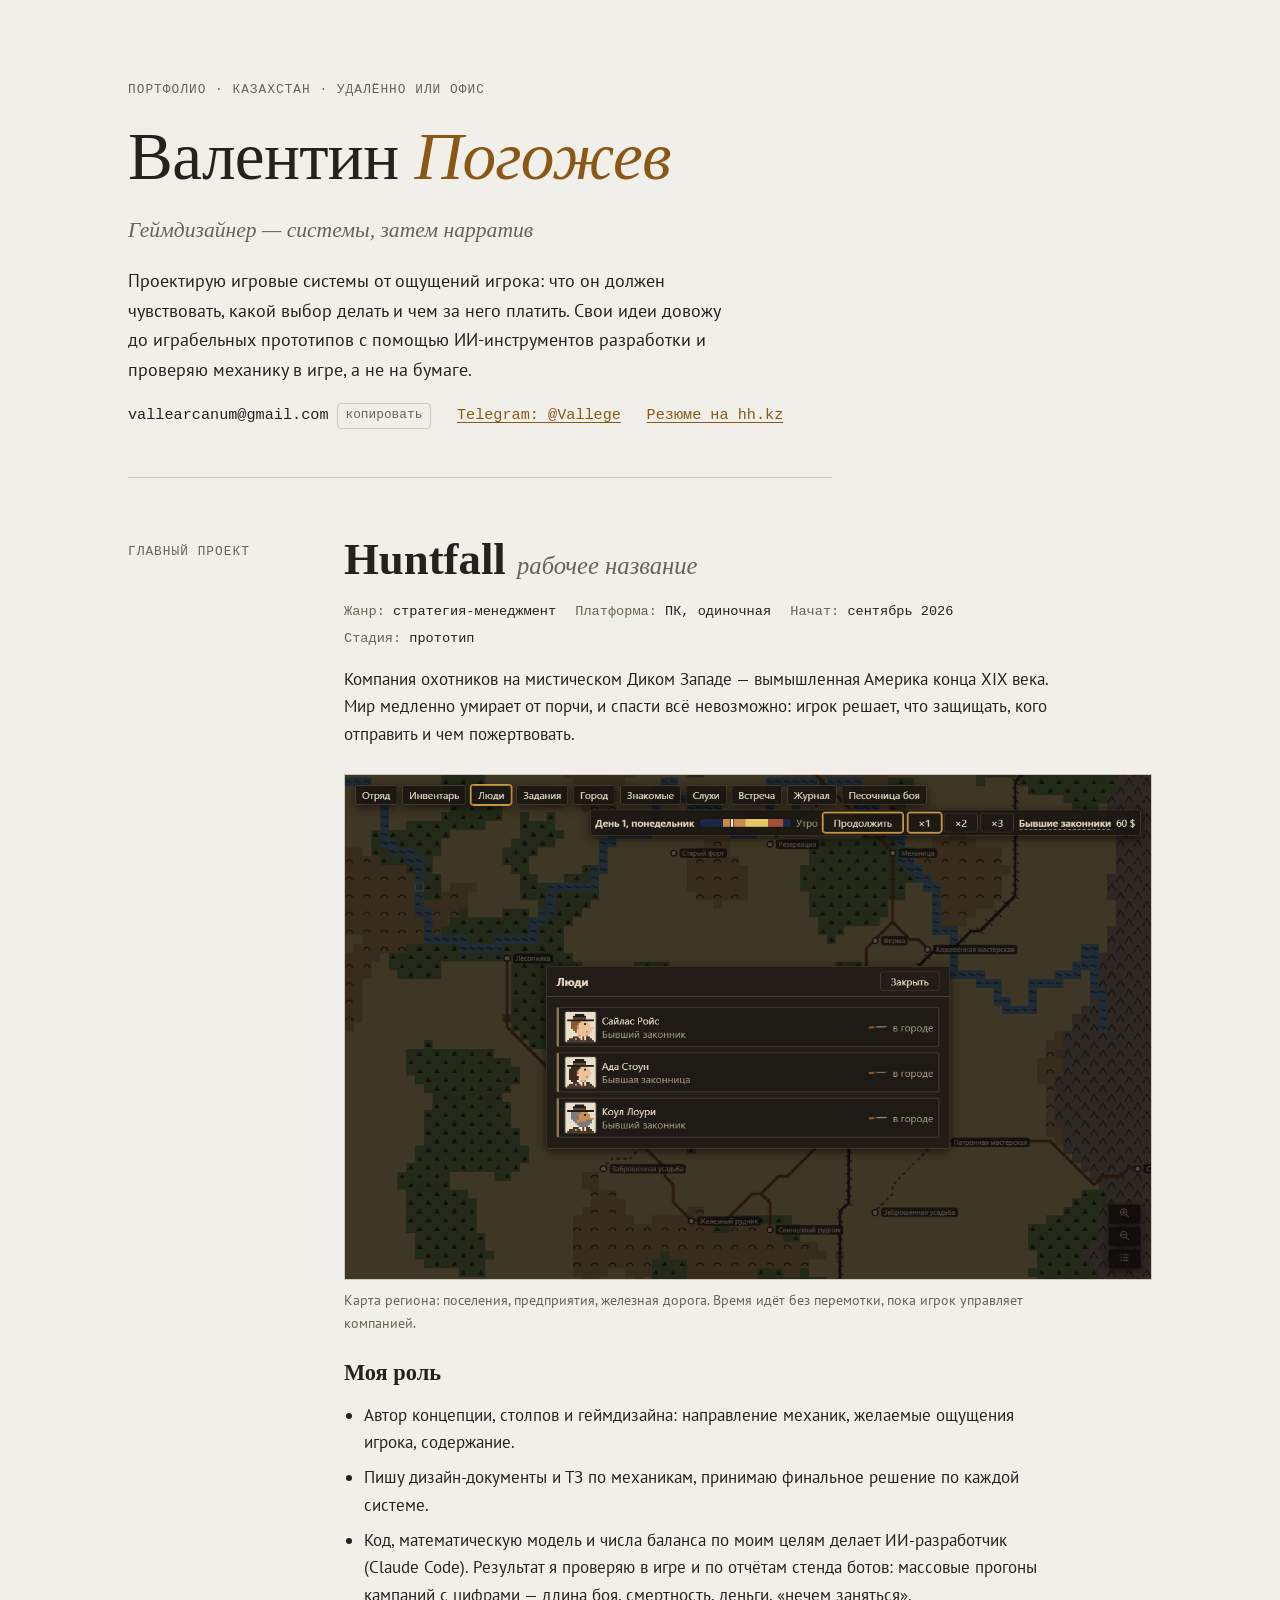
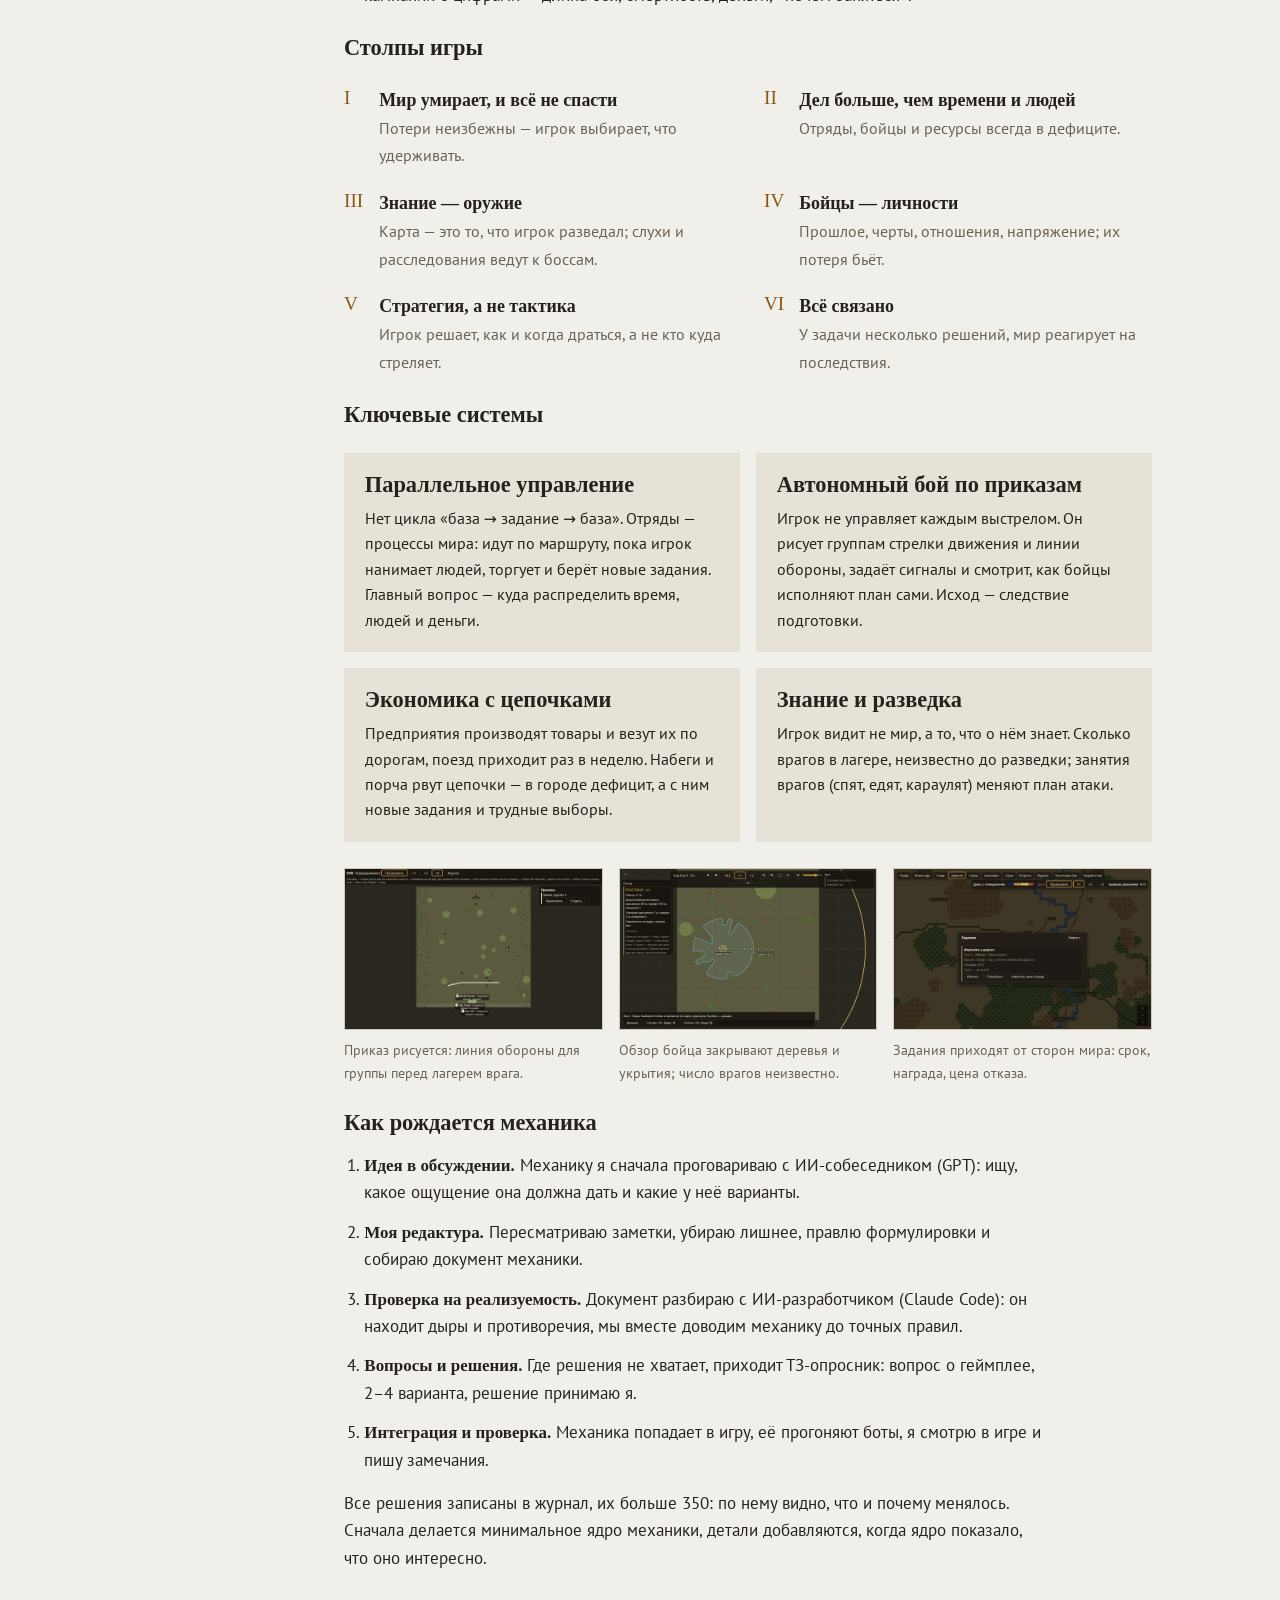
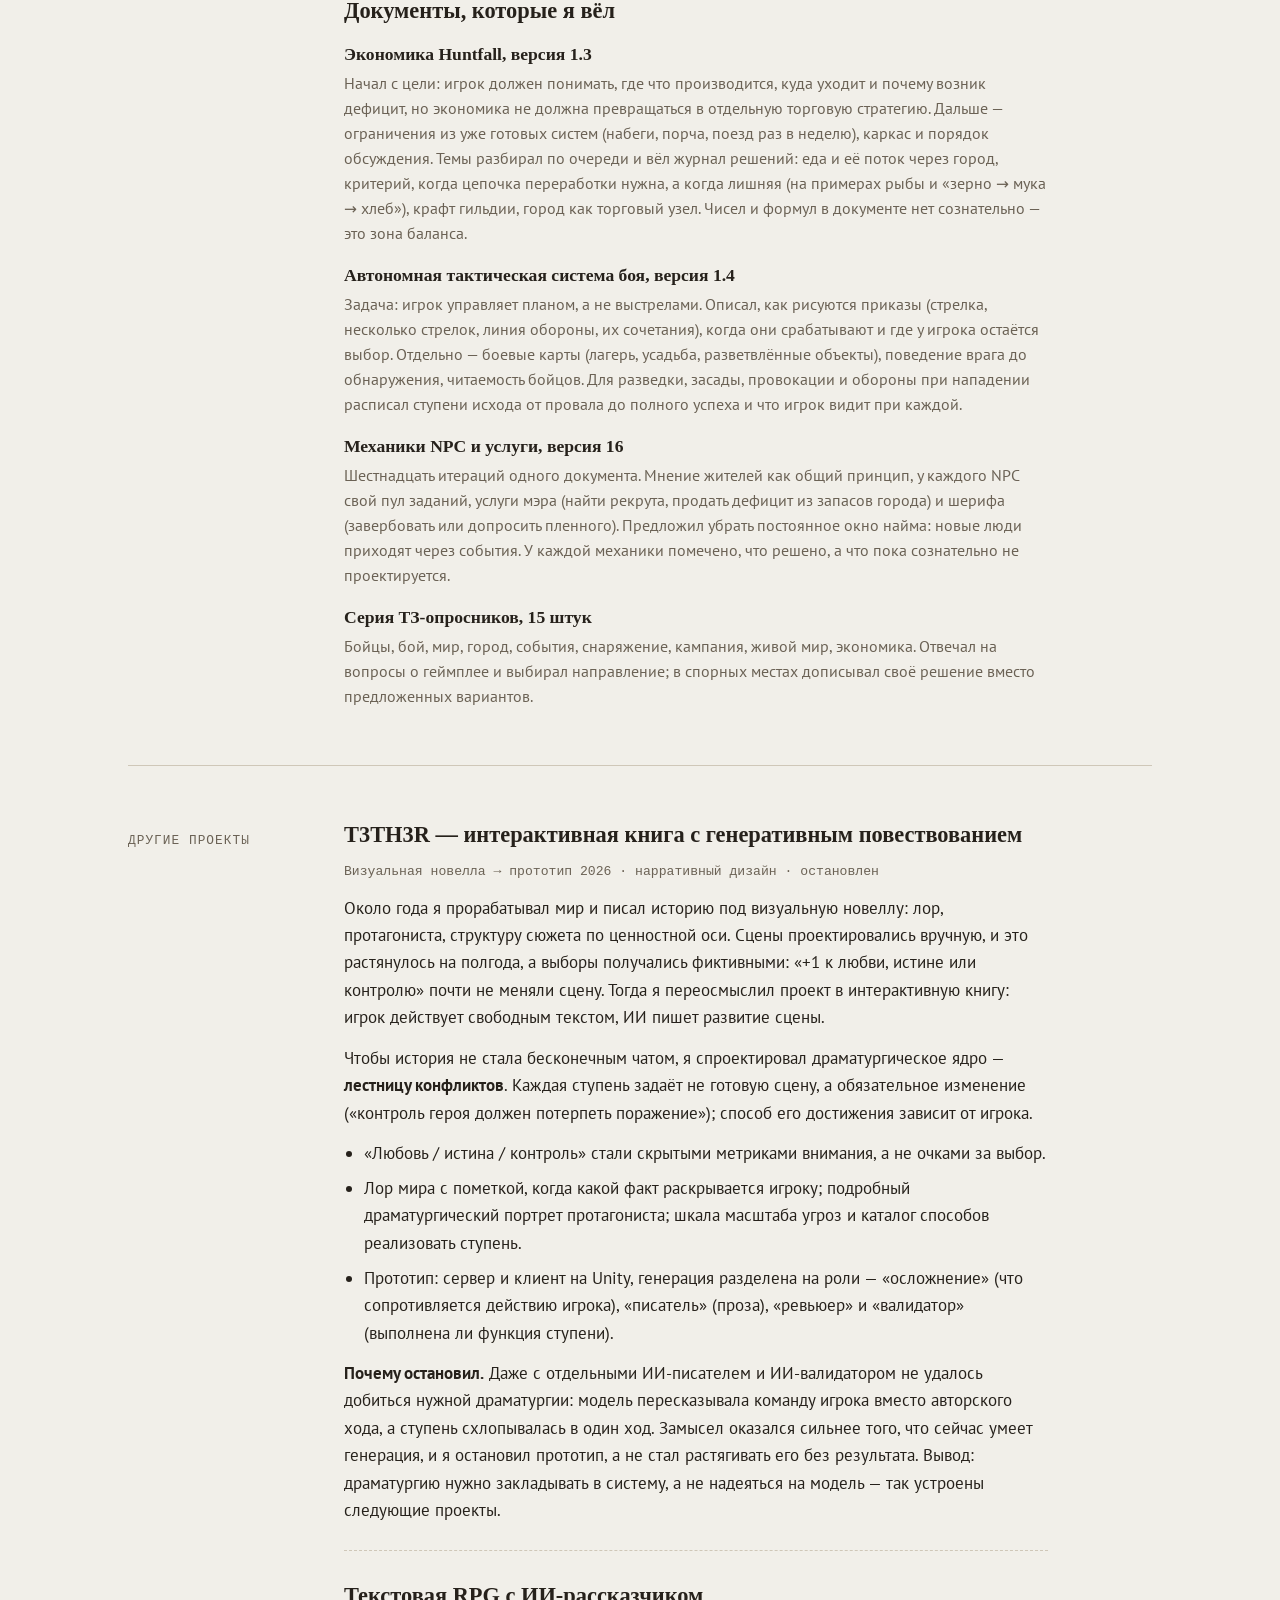
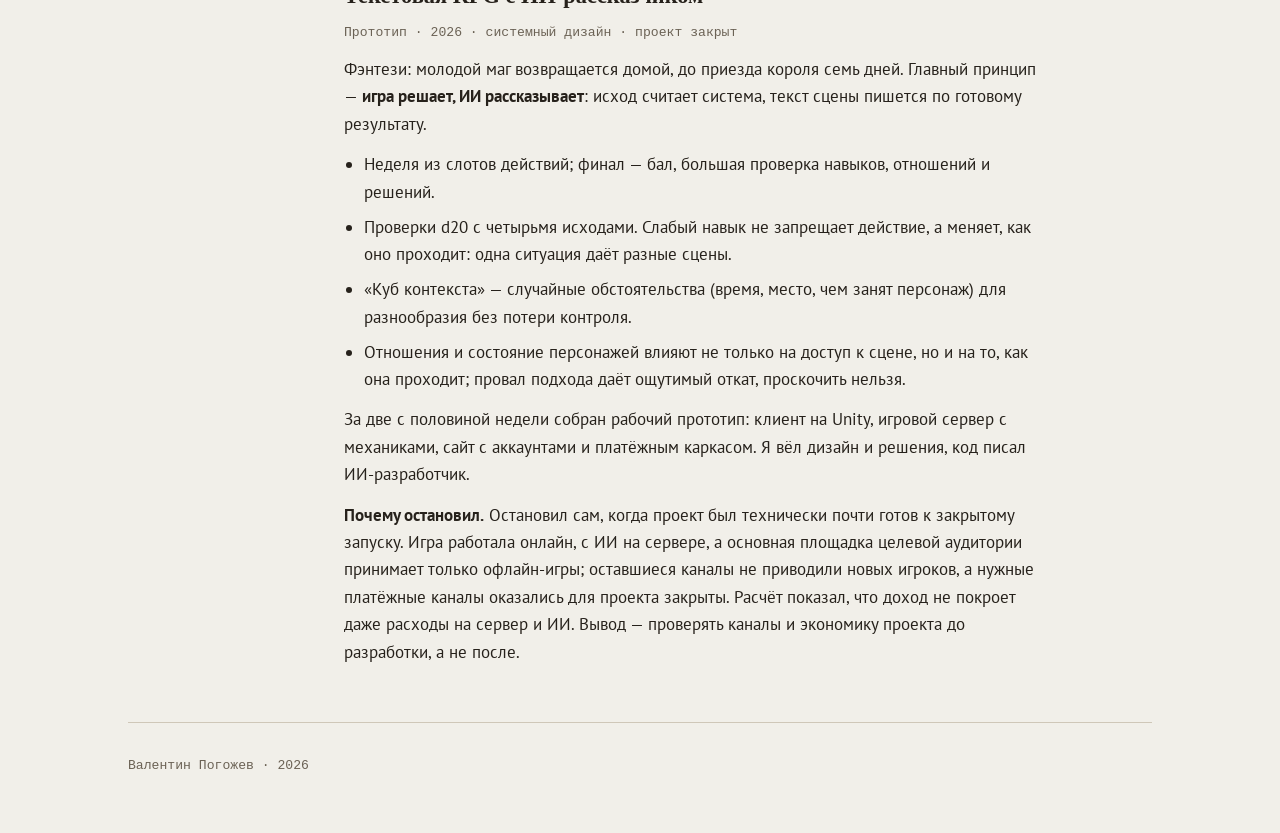
==== commit aab45cd5: "Портфолио: подход к документам, причины остановки проектов, резюме, просмотр картинок" ====
--- a/index.html
+++ b/index.html
@@ -95,6 +95,17 @@
 .text-project + .text-project { padding-top: 2rem; border-top: 1px dashed var(--line); }
 .meta { font-family: var(--mono); font-size: 0.82rem; color: var(--muted); }
 
+.flow { gap: 0.7em; }
+.flow b { font-family: var(--display); }
+
+figure img { cursor: zoom-in; }
+.lightbox { position: fixed; inset: 0; z-index: 10; background: rgba(10, 8, 6, 0.92); display: grid; place-items: center;
+  padding: calc(16px + env(safe-area-inset-top, 0px)) max(16px, env(safe-area-inset-right, 0px)) calc(16px + env(safe-area-inset-bottom, 0px)) max(16px, env(safe-area-inset-left, 0px)); cursor: zoom-out; }
+.lightbox[hidden] { display: none; }
+.lightbox img { max-width: 100%; max-height: 100%; width: auto; height: auto; border: 0; }
+.lightbox .close { position: absolute; top: calc(12px + env(safe-area-inset-top, 0px)); right: calc(12px + env(safe-area-inset-right, 0px));
+  font: 1rem var(--mono); color: #ebe3d6; background: rgba(0, 0, 0, 0.5); border: 1px solid #6b6255; border-radius: 4px; padding: 0.3rem 0.8rem; cursor: pointer; }
+
 .footer { padding-block: 2rem 3rem; font-family: var(--mono); font-size: 0.82rem; color: var(--muted); }
 
 @media (max-width: 760px) {
@@ -117,6 +128,7 @@
   <div class="contacts">
     <span class="item"><span id="mail">vallearcanum@gmail.com</span><button class="copy" id="copy-mail" type="button">копировать</button></span>
     <span class="item"><a href="https://t.me/Vallege">Telegram: @Vallege</a></span>
+    <span class="item"><a href="https://almaty.hh.kz/resume/c38f7623ff114162170039ed1f6730306c6b77">Резюме на hh.kz</a></span>
   </div>
 </header>
 
@@ -199,21 +211,52 @@
     </div>
 
     <div class="prose">
-      <h3>Дизайн-документы</h3>
+      <h3>Как рождается механика</h3>
+      <ol class="flow">
+        <li><b>Идея в обсуждении.</b> Механику я сначала проговариваю с ИИ-собеседником (GPT): ищу,
+          какое ощущение она должна дать и какие у неё варианты.</li>
+        <li><b>Моя редактура.</b> Пересматриваю заметки, убираю лишнее, правлю формулировки
+          и собираю документ механики.</li>
+        <li><b>Проверка на реализуемость.</b> Документ разбираю с ИИ-разработчиком (Claude Code): он
+          находит дыры и противоречия, мы вместе доводим механику до точных правил.</li>
+        <li><b>Вопросы и решения.</b> Где решения не хватает, приходит ТЗ-опросник: вопрос о геймплее,
+          2–4 варианта, решение принимаю я.</li>
+        <li><b>Интеграция и проверка.</b> Механика попадает в игру, её прогоняют боты, я смотрю
+          в игре и пишу замечания.</li>
+      </ol>
+      <p>Все решения записаны в журнал, их больше 350: по нему видно, что и почему менялось. Сначала
+        делается минимальное ядро механики, детали добавляются, когда ядро показало, что оно интересно.</p>
+    </div>
+
+    <div class="prose">
+      <h3>Документы, которые я вёл</h3>
       <ul class="docs">
-        <li><span class="t">Экономика Huntfall, версия 1.3</span><span class="d">Производство, движение товаров, дефицит и его последствия для поселений; как игрок вмешивается, не превращая игру в торговую стратегию.</span></li>
-        <li><span class="t">Автономная тактическая система боя, версия 1.4</span><span class="d">Рисование приказов, агентность игрока, пространство боевой карты, компактные локации.</span></li>
-        <li><span class="t">Серия ТЗ по механикам</span><span class="d">Бойцы, мир, город, события, снаряжение, кампания, живой мир.</span></li>
+        <li><span class="t">Экономика Huntfall, версия 1.3</span>
+          <span class="d">Начал с цели: игрок должен понимать, где что производится, куда уходит и почему
+            возник дефицит, но экономика не должна превращаться в отдельную торговую стратегию. Дальше —
+            ограничения из уже готовых систем (набеги, порча, поезд раз в неделю), каркас и порядок
+            обсуждения. Темы разбирал по очереди и вёл журнал решений: еда и её поток через город,
+            критерий, когда цепочка переработки нужна, а когда лишняя (на примерах рыбы и
+            «зерно → мука → хлеб»), крафт гильдии, город как торговый узел. Чисел и формул
+            в документе нет сознательно — это зона баланса.</span></li>
+        <li><span class="t">Автономная тактическая система боя, версия 1.4</span>
+          <span class="d">Задача: игрок управляет планом, а не выстрелами. Описал, как рисуются
+            приказы (стрелка, несколько стрелок, линия обороны, их сочетания), когда они срабатывают
+            и где у игрока остаётся выбор. Отдельно — боевые карты (лагерь, усадьба, разветвлённые
+            объекты), поведение врага до обнаружения, читаемость бойцов. Для разведки, засады,
+            провокации и обороны при нападении расписал ступени исхода от провала до полного
+            успеха и что игрок видит при каждой.</span></li>
+        <li><span class="t">Механики NPC и услуги, версия 16</span>
+          <span class="d">Шестнадцать итераций одного документа. Мнение жителей как общий принцип,
+            у каждого NPC свой пул заданий, услуги мэра (найти рекрута, продать дефицит из запасов
+            города) и шерифа (завербовать или допросить пленного). Предложил убрать постоянное окно
+            найма: новые люди приходят через события. У каждой механики помечено, что решено,
+            а что пока сознательно не проектируется.</span></li>
+        <li><span class="t">Серия ТЗ-опросников, 15 штук</span>
+          <span class="d">Бойцы, бой, мир, город, события, снаряжение, кампания, живой мир, экономика.
+            Отвечал на вопросы о геймплее и выбирал направление; в спорных местах дописывал своё
+            решение вместо предложенных вариантов.</span></li>
       </ul>
-      <p class="meta">Документы — по запросу.</p>
-    </div>
-
-    <div class="prose">
-      <h3>Как я работаю</h3>
-      <p>Каждая механика проходит один путь: вопрос о геймплее → варианты → моё решение → прототип в игре →
-        проверка ботами и вручную → правка. Решения записаны в журнал, их больше 350, и по нему видно,
-        что и почему менялось. Сначала делается минимальное ядро механики; детали добавляются, когда ядро
-        доказало, что ему интересно.</p>
     </div>
   </div>
 </section>
@@ -223,19 +266,28 @@
   <div class="body">
     <article class="text-project">
       <h3>T3TH3R — интерактивная книга с генеративным повествованием</h3>
-      <p class="meta">Прототип · 2026 · нарративный дизайн</p>
-      <p>Игрок действует свободным текстом, ИИ пишет развитие сцены. Чтобы история не стала бесконечным
-        чатом, я спроектировал драматургическое ядро — <b>лестницу конфликтов</b>. Каждая ступень задаёт
-        не готовую сцену, а обязательное изменение («контроль героя должен потерпеть поражение»);
-        способ его достижения зависит от игрока.</p>
+      <p class="meta">Визуальная новелла → прототип 2026 · нарративный дизайн · остановлен</p>
+      <p>Около года я прорабатывал мир и писал историю под визуальную новеллу: лор, протагониста,
+        структуру сюжета по ценностной оси. Сцены проектировались вручную, и это растянулось на
+        полгода, а выборы получались фиктивными: «+1 к любви, истине или контролю» почти не меняли сцену.
+        Тогда я переосмыслил проект в интерактивную книгу: игрок действует свободным текстом, ИИ пишет
+        развитие сцены.</p>
+      <p>Чтобы история не стала бесконечным чатом, я спроектировал драматургическое ядро — <b>лестницу
+        конфликтов</b>. Каждая ступень задаёт не готовую сцену, а обязательное изменение («контроль
+        героя должен потерпеть поражение»); способ его достижения зависит от игрока.</p>
       <ul>
-        <li>Ценности «любовь / истина / контроль» — скрытые метрики. От очков «+1 к пути» за выбор
-          я отказался: такой выбор фиктивен.</li>
-        <li>Лор мира со статусом раскрытия фактов, подробный портрет протагониста, шкала масштаба угроз
-          и каталог способов реализации ступени.</li>
-        <li>Вывод из прототипа: ИИ под нагрузкой пересказывает команду игрока вместо авторства. Поэтому
-          нужна отдельная роль «осложнения», которая называет то, чего игрок не сказал сам.</li>
+        <li>«Любовь / истина / контроль» стали скрытыми метриками внимания, а не очками за выбор.</li>
+        <li>Лор мира с пометкой, когда какой факт раскрывается игроку; подробный драматургический
+          портрет протагониста; шкала масштаба угроз и каталог способов реализовать ступень.</li>
+        <li>Прототип: сервер и клиент на Unity, генерация разделена на роли — «осложнение» (что
+          сопротивляется действию игрока), «писатель» (проза), «ревьюер» и «валидатор» (выполнена ли
+          функция ступени).</li>
       </ul>
+      <p><b>Почему остановил.</b> Даже с отдельными ИИ-писателем и ИИ-валидатором не удалось добиться
+        нужной драматургии: модель пересказывала команду игрока вместо авторского хода, а ступень
+        схлопывалась в один ход. Замысел оказался сильнее того, что сейчас умеет генерация, и я
+        остановил прототип, а не стал растягивать его без результата. Вывод: драматургию нужно
+        закладывать в систему, а не надеяться на модель — так устроены следующие проекты.</p>
     </article>
 
     <article class="text-project">
@@ -250,9 +302,17 @@
           проходит: одна ситуация даёт разные сцены.</li>
         <li>«Куб контекста» — случайные обстоятельства (время, место, чем занят персонаж) для
           разнообразия без потери контроля.</li>
-        <li>Проект я остановил сам после анализа рынка: каналы распространения и оплаты не подошли
-          под модель игры. Вывод — проверять рынок до разработки.</li>
+        <li>Отношения и состояние персонажей влияют не только на доступ к сцене, но и на то, как
+          она проходит; провал подхода даёт ощутимый откат, проскочить нельзя.</li>
       </ul>
+      <p>За две с половиной недели собран рабочий прототип: клиент на Unity, игровой сервер с
+        механиками, сайт с аккаунтами и платёжным каркасом. Я вёл дизайн и решения, код писал
+        ИИ-разработчик.</p>
+      <p><b>Почему остановил.</b> Остановил сам, когда проект был технически почти готов к закрытому
+        запуску. Игра работала онлайн, с ИИ на сервере, а основная площадка целевой аудитории
+        принимает только офлайн-игры; оставшиеся каналы не приводили новых игроков, а нужные
+        платёжные каналы оказались для проекта закрыты. Расчёт показал, что доход не покроет даже расходы на
+        сервер и ИИ. Вывод — проверять каналы и экономику проекта до разработки, а не после.</p>
     </article>
   </div>
 </section>
@@ -261,7 +321,24 @@
 
 </div>
 
+<div class="lightbox" id="lightbox" hidden role="dialog" aria-modal="true" aria-label="Скриншот на весь экран">
+  <button class="close" id="lightbox-close" type="button">Закрыть ✕</button>
+  <img id="lightbox-img" alt="">
+</div>
+
 <script>
+(function () {
+  var box = document.getElementById('lightbox'), big = document.getElementById('lightbox-img');
+  function open(img) { big.src = img.src; big.alt = img.alt; box.hidden = false; document.getElementById('lightbox-close').focus(); }
+  function close() { box.hidden = true; big.removeAttribute('src'); }
+  document.querySelectorAll('figure img').forEach(function (img) {
+    img.tabIndex = 0;
+    img.addEventListener('click', function () { open(img); });
+    img.addEventListener('keydown', function (e) { if (e.key === 'Enter' || e.key === ' ') { e.preventDefault(); open(img); } });
+  });
+  box.addEventListener('click', close);
+  document.addEventListener('keydown', function (e) { if (e.key === 'Escape' && !box.hidden) close(); });
+})();
 document.getElementById('copy-mail').addEventListener('click', function () {
   var btn = this, text = document.getElementById('mail').textContent;
   function done() { btn.textContent = 'скопировано'; setTimeout(function () { btn.textContent = 'копировать'; }, 1600); }
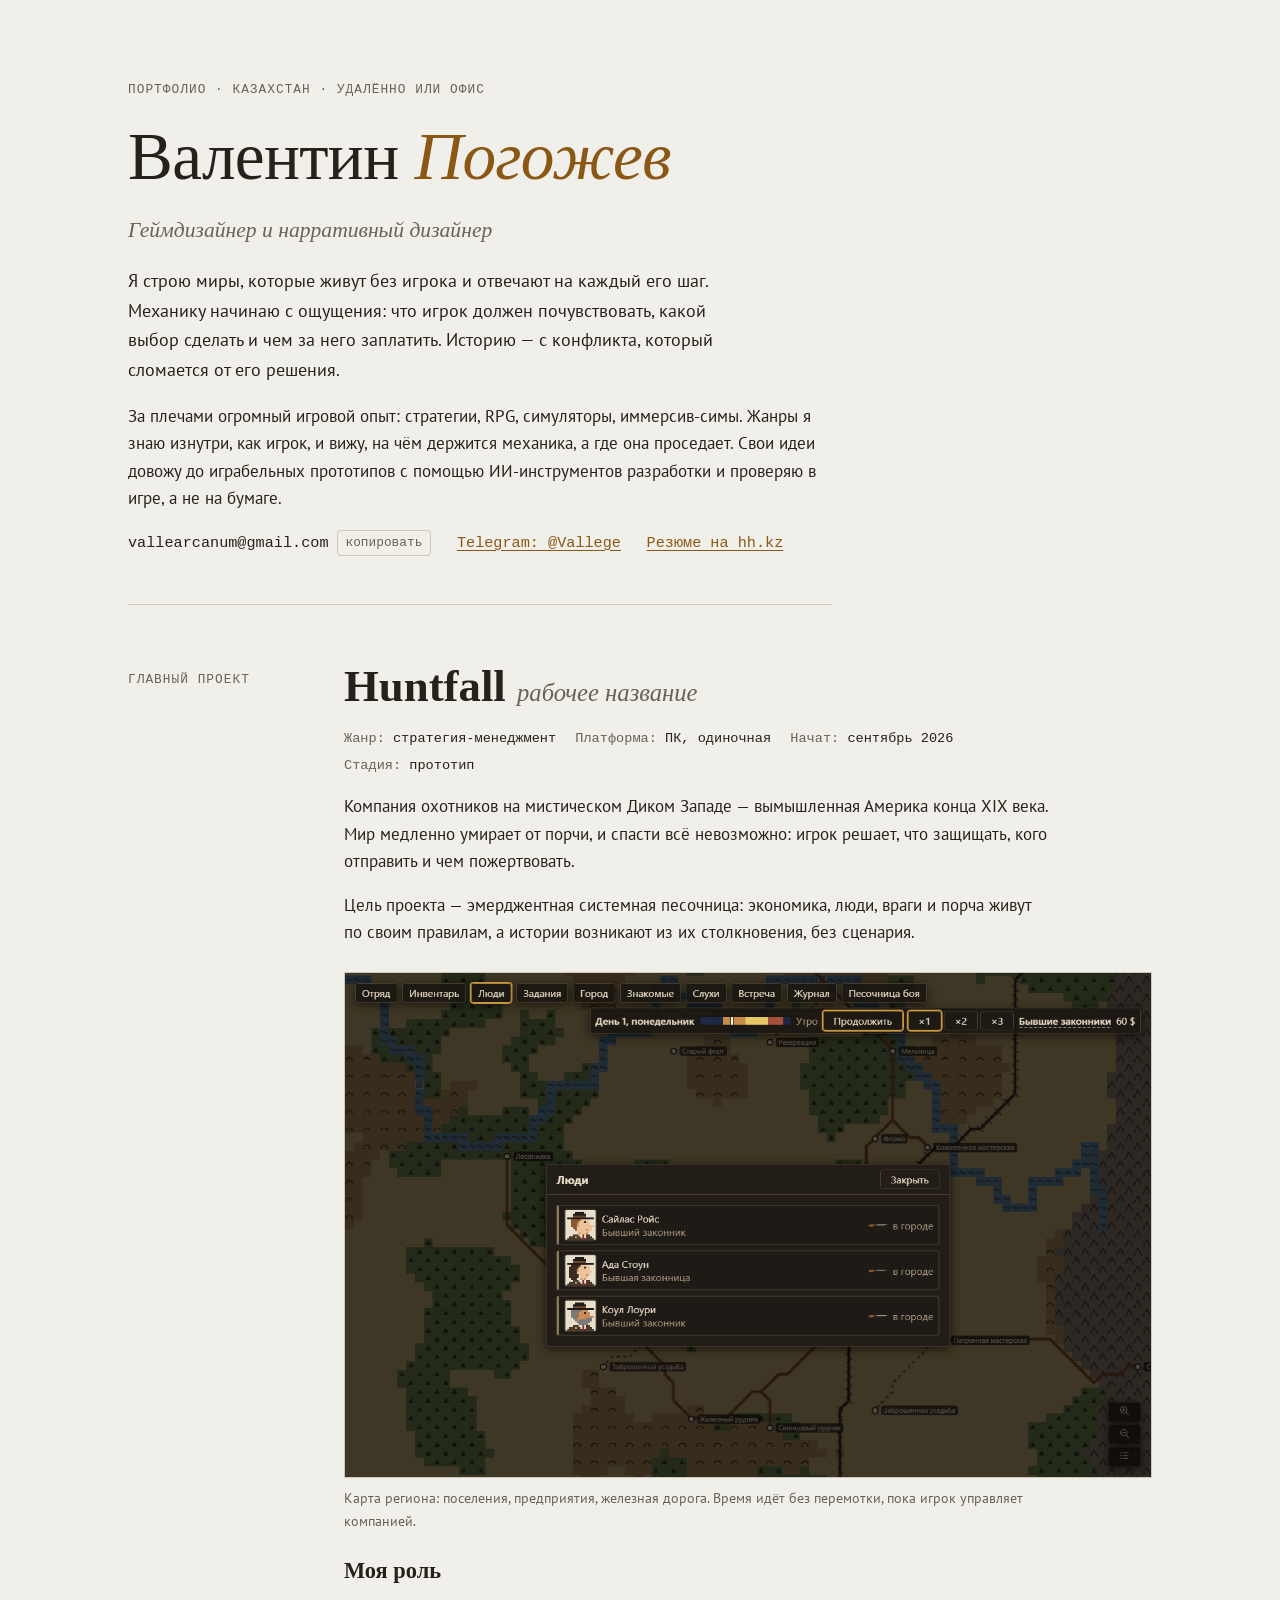
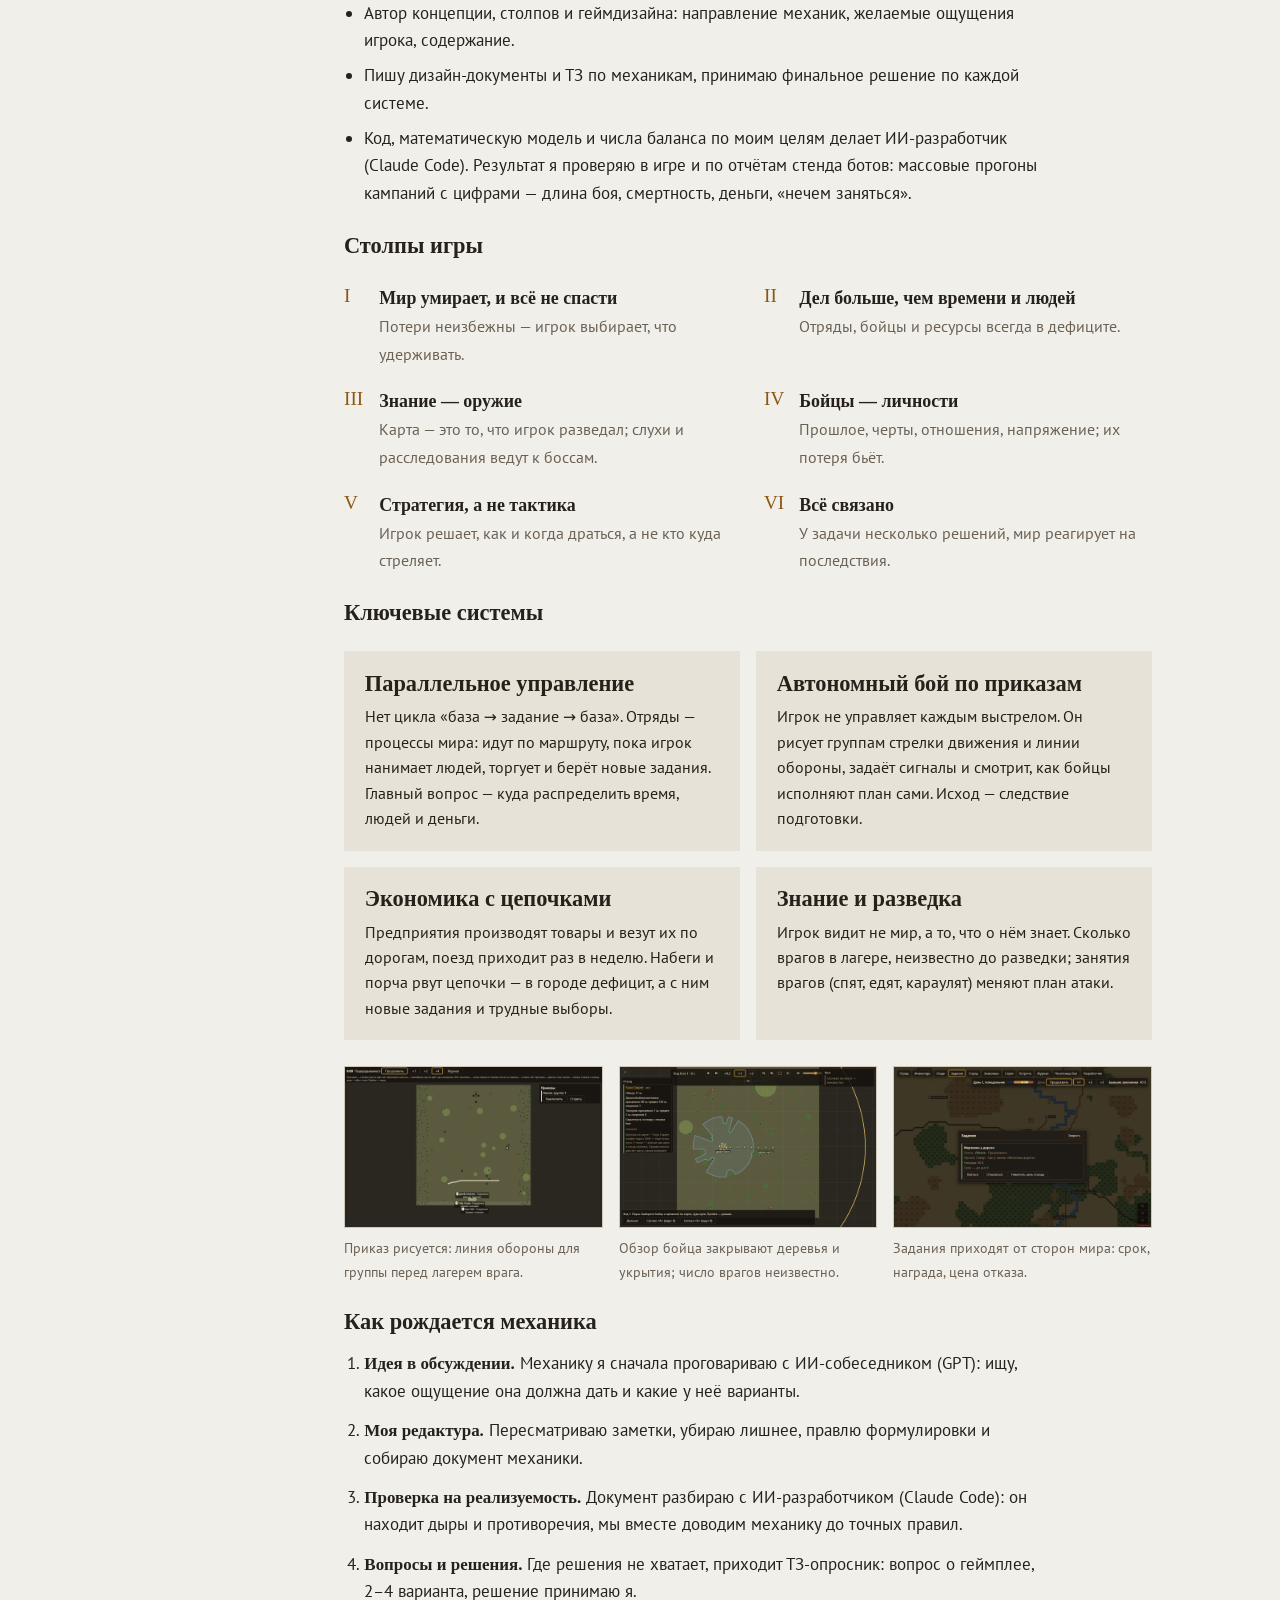
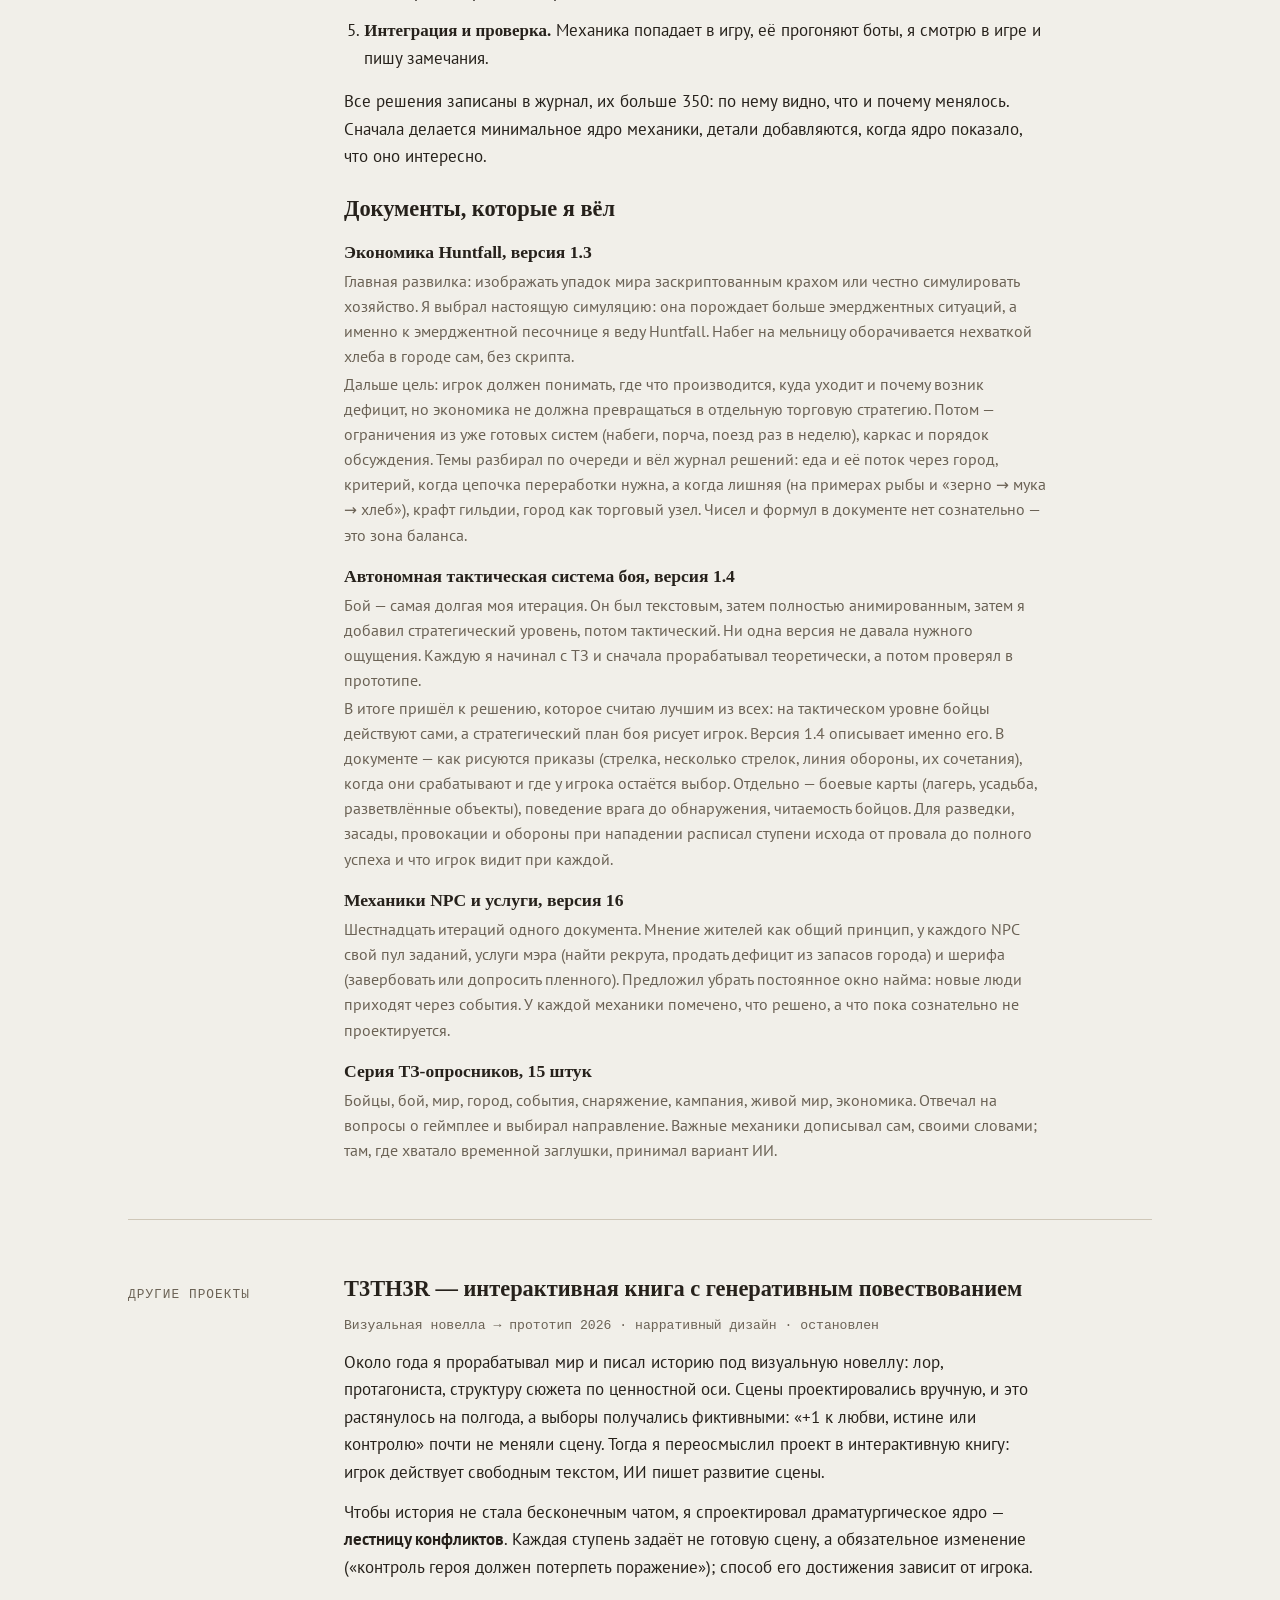
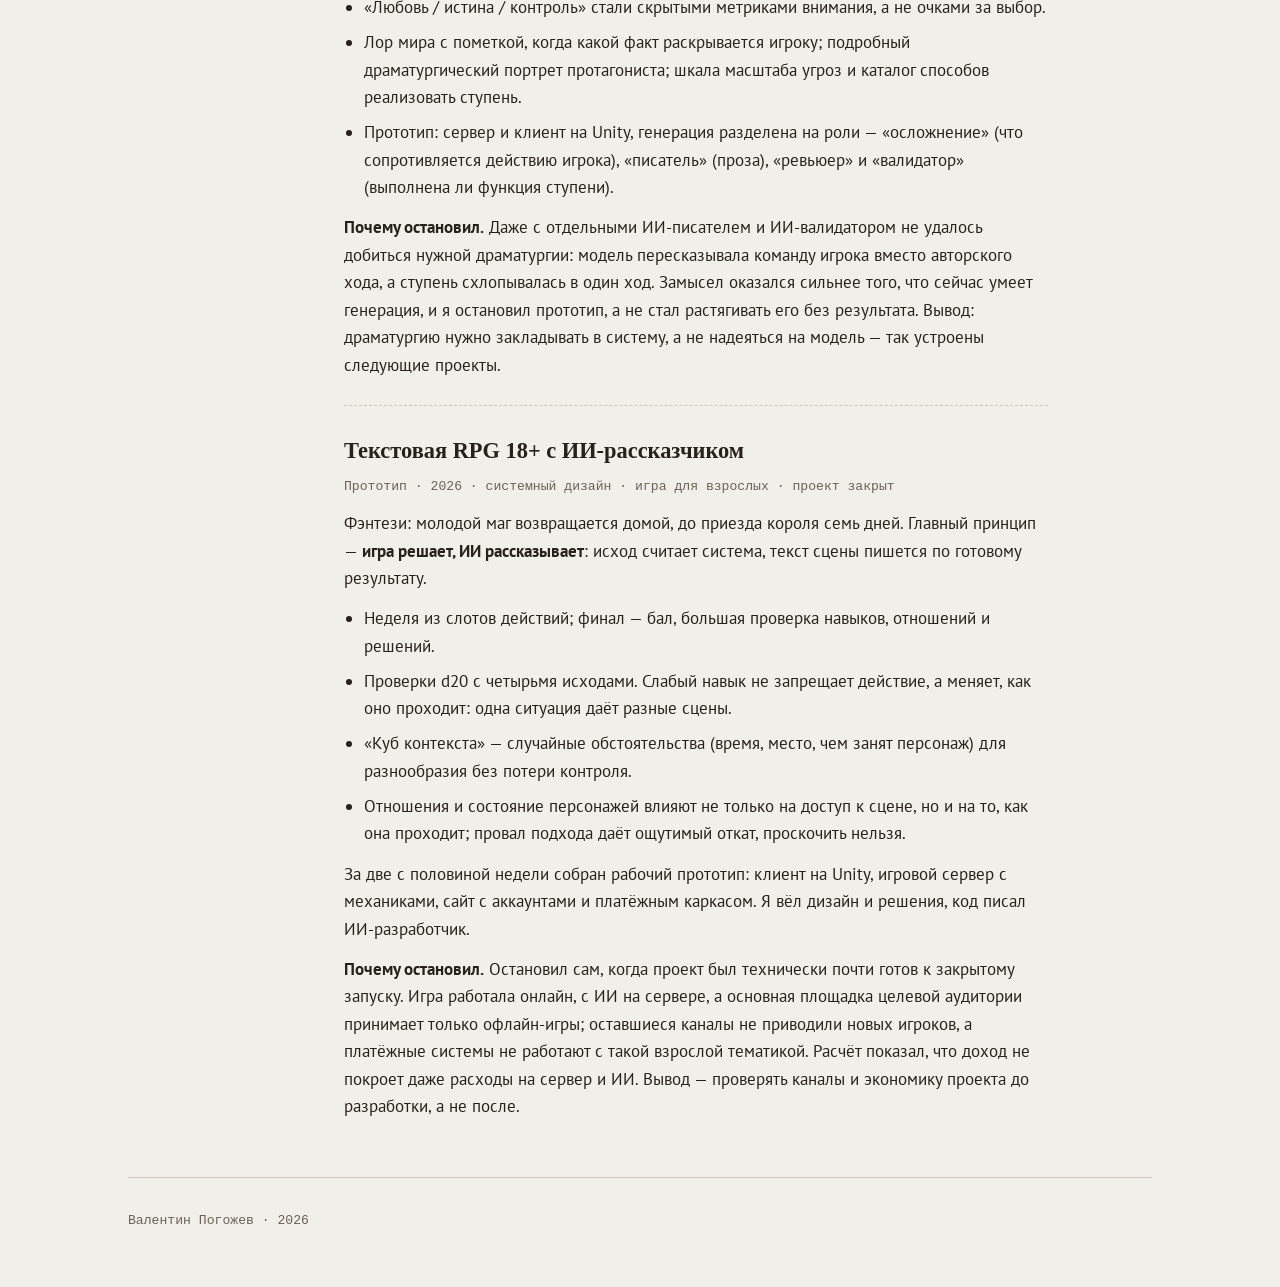
==== commit e4ed85bf: "Портфолио: роль, игровой опыт, развилка экономики, итерации боя, проект 18+" ====
--- a/index.html
+++ b/index.html
@@ -121,10 +121,13 @@
 <header class="hero">
   <p class="eyebrow">Портфолио · Казахстан · удалённо или офис</p>
   <h1>Валентин <em>Погожев</em></h1>
-  <p class="role">Геймдизайнер — системы, затем нарратив</p>
-  <p class="lead">Проектирую игровые системы от ощущений игрока: что он должен чувствовать, какой выбор
-    делать и чем за него платить. Свои идеи довожу до играбельных прототипов с помощью ИИ-инструментов
-    разработки и проверяю механику в игре, а не на бумаге.</p>
+  <p class="role">Геймдизайнер и нарративный дизайнер</p>
+  <p class="lead">Я строю миры, которые живут без игрока и отвечают на каждый его шаг. Механику
+    начинаю с ощущения: что игрок должен почувствовать, какой выбор сделать и чем за него заплатить.
+    Историю — с конфликта, который сломается от его решения.</p>
+  <p>За плечами огромный игровой опыт: стратегии, RPG, симуляторы, иммерсив-симы. Жанры я знаю
+    изнутри, как игрок, и вижу, на чём держится механика, а где она проседает. Свои идеи довожу до
+    играбельных прототипов с помощью ИИ-инструментов разработки и проверяю в игре, а не на бумаге.</p>
   <div class="contacts">
     <span class="item"><span id="mail">vallearcanum@gmail.com</span><button class="copy" id="copy-mail" type="button">копировать</button></span>
     <span class="item"><a href="https://t.me/Vallege">Telegram: @Vallege</a></span>
@@ -141,6 +144,8 @@
       <p class="lead">Компания охотников на мистическом Диком Западе — вымышленная Америка конца XIX века.
         Мир медленно умирает от порчи, и спасти всё невозможно: игрок решает, что защищать,
         кого отправить и чем пожертвовать.</p>
+      <p>Цель проекта — эмерджентная системная песочница: экономика, люди, враги и порча живут
+        по своим правилам, а истории возникают из их столкновения, без сценария.</p>
     </div>
 
     <figure>
@@ -232,15 +237,25 @@
       <h3>Документы, которые я вёл</h3>
       <ul class="docs">
         <li><span class="t">Экономика Huntfall, версия 1.3</span>
-          <span class="d">Начал с цели: игрок должен понимать, где что производится, куда уходит и почему
-            возник дефицит, но экономика не должна превращаться в отдельную торговую стратегию. Дальше —
+          <span class="d">Главная развилка: изображать упадок мира заскриптованным крахом или честно
+            симулировать хозяйство. Я выбрал настоящую симуляцию: она порождает больше эмерджентных
+            ситуаций, а именно к эмерджентной песочнице я веду Huntfall. Набег на мельницу оборачивается
+            нехваткой хлеба в городе сам, без скрипта.</span>
+          <span class="d">Дальше цель: игрок должен понимать, где что производится, куда уходит и почему
+            возник дефицит, но экономика не должна превращаться в отдельную торговую стратегию. Потом —
             ограничения из уже готовых систем (набеги, порча, поезд раз в неделю), каркас и порядок
             обсуждения. Темы разбирал по очереди и вёл журнал решений: еда и её поток через город,
             критерий, когда цепочка переработки нужна, а когда лишняя (на примерах рыбы и
             «зерно → мука → хлеб»), крафт гильдии, город как торговый узел. Чисел и формул
             в документе нет сознательно — это зона баланса.</span></li>
         <li><span class="t">Автономная тактическая система боя, версия 1.4</span>
-          <span class="d">Задача: игрок управляет планом, а не выстрелами. Описал, как рисуются
+          <span class="d">Бой — самая долгая моя итерация. Он был текстовым, затем полностью анимированным,
+            затем я добавил стратегический уровень, потом тактический. Ни одна версия не давала нужного
+            ощущения. Каждую я начинал с ТЗ и сначала прорабатывал теоретически, а потом проверял
+            в прототипе.</span>
+          <span class="d">В итоге пришёл к решению, которое считаю лучшим из всех: на тактическом уровне
+            бойцы действуют сами, а стратегический план боя рисует игрок. Версия 1.4 описывает именно
+            его. В документе — как рисуются
             приказы (стрелка, несколько стрелок, линия обороны, их сочетания), когда они срабатывают
             и где у игрока остаётся выбор. Отдельно — боевые карты (лагерь, усадьба, разветвлённые
             объекты), поведение врага до обнаружения, читаемость бойцов. Для разведки, засады,
@@ -254,8 +269,8 @@
             а что пока сознательно не проектируется.</span></li>
         <li><span class="t">Серия ТЗ-опросников, 15 штук</span>
           <span class="d">Бойцы, бой, мир, город, события, снаряжение, кампания, живой мир, экономика.
-            Отвечал на вопросы о геймплее и выбирал направление; в спорных местах дописывал своё
-            решение вместо предложенных вариантов.</span></li>
+            Отвечал на вопросы о геймплее и выбирал направление. Важные механики дописывал сам,
+            своими словами; там, где хватало временной заглушки, принимал вариант ИИ.</span></li>
       </ul>
     </div>
   </div>
@@ -291,8 +306,8 @@
     </article>
 
     <article class="text-project">
-      <h3>Текстовая RPG с ИИ-рассказчиком</h3>
-      <p class="meta">Прототип · 2026 · системный дизайн · проект закрыт</p>
+      <h3>Текстовая RPG 18+ с ИИ-рассказчиком</h3>
+      <p class="meta">Прототип · 2026 · системный дизайн · игра для взрослых · проект закрыт</p>
       <p>Фэнтези: молодой маг возвращается домой, до приезда короля семь дней. Главный принцип —
         <b>игра решает, ИИ рассказывает</b>: исход считает система, текст сцены пишется по готовому
         результату.</p>
@@ -310,8 +325,8 @@
         ИИ-разработчик.</p>
       <p><b>Почему остановил.</b> Остановил сам, когда проект был технически почти готов к закрытому
         запуску. Игра работала онлайн, с ИИ на сервере, а основная площадка целевой аудитории
-        принимает только офлайн-игры; оставшиеся каналы не приводили новых игроков, а нужные
-        платёжные каналы оказались для проекта закрыты. Расчёт показал, что доход не покроет даже расходы на
+        принимает только офлайн-игры; оставшиеся каналы не приводили новых игроков, а платёжные
+        системы не работают с такой взрослой тематикой. Расчёт показал, что доход не покроет даже расходы на
         сервер и ИИ. Вывод — проверять каналы и экономику проекта до разработки, а не после.</p>
     </article>
   </div>
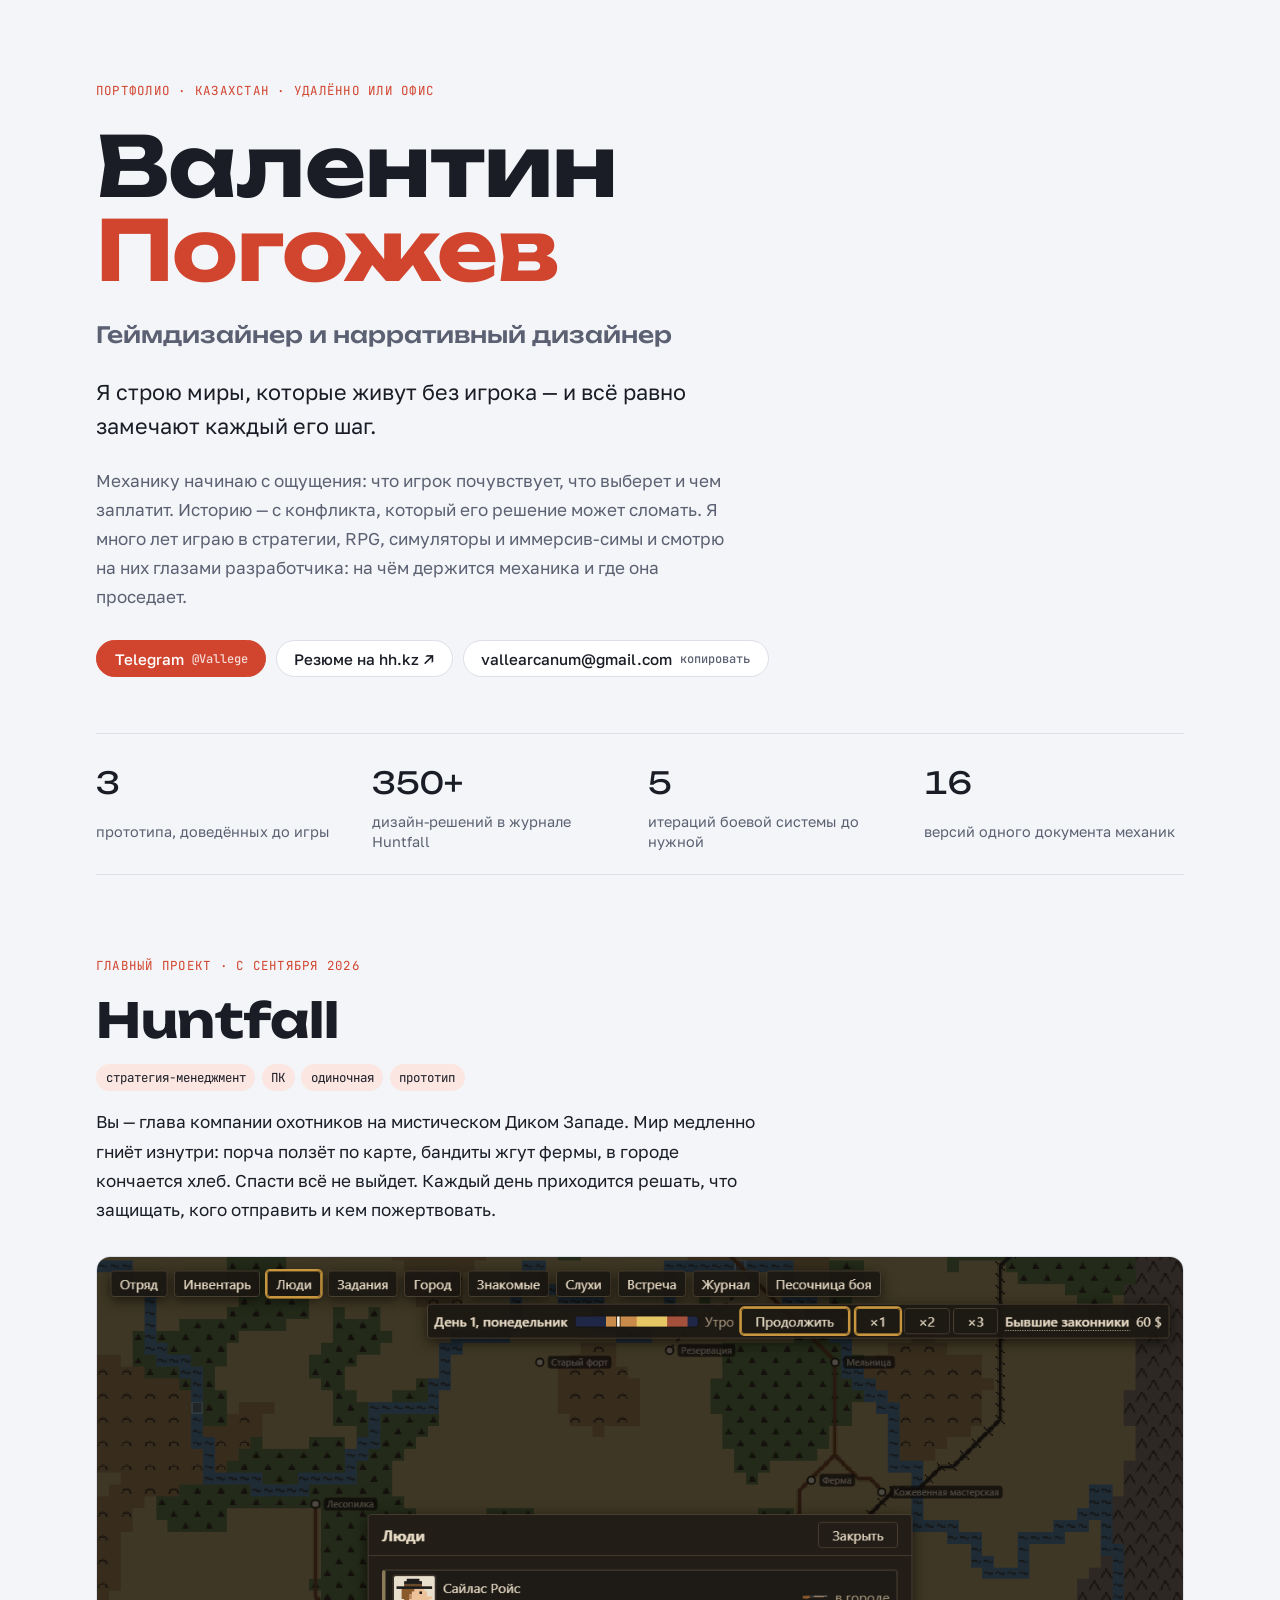
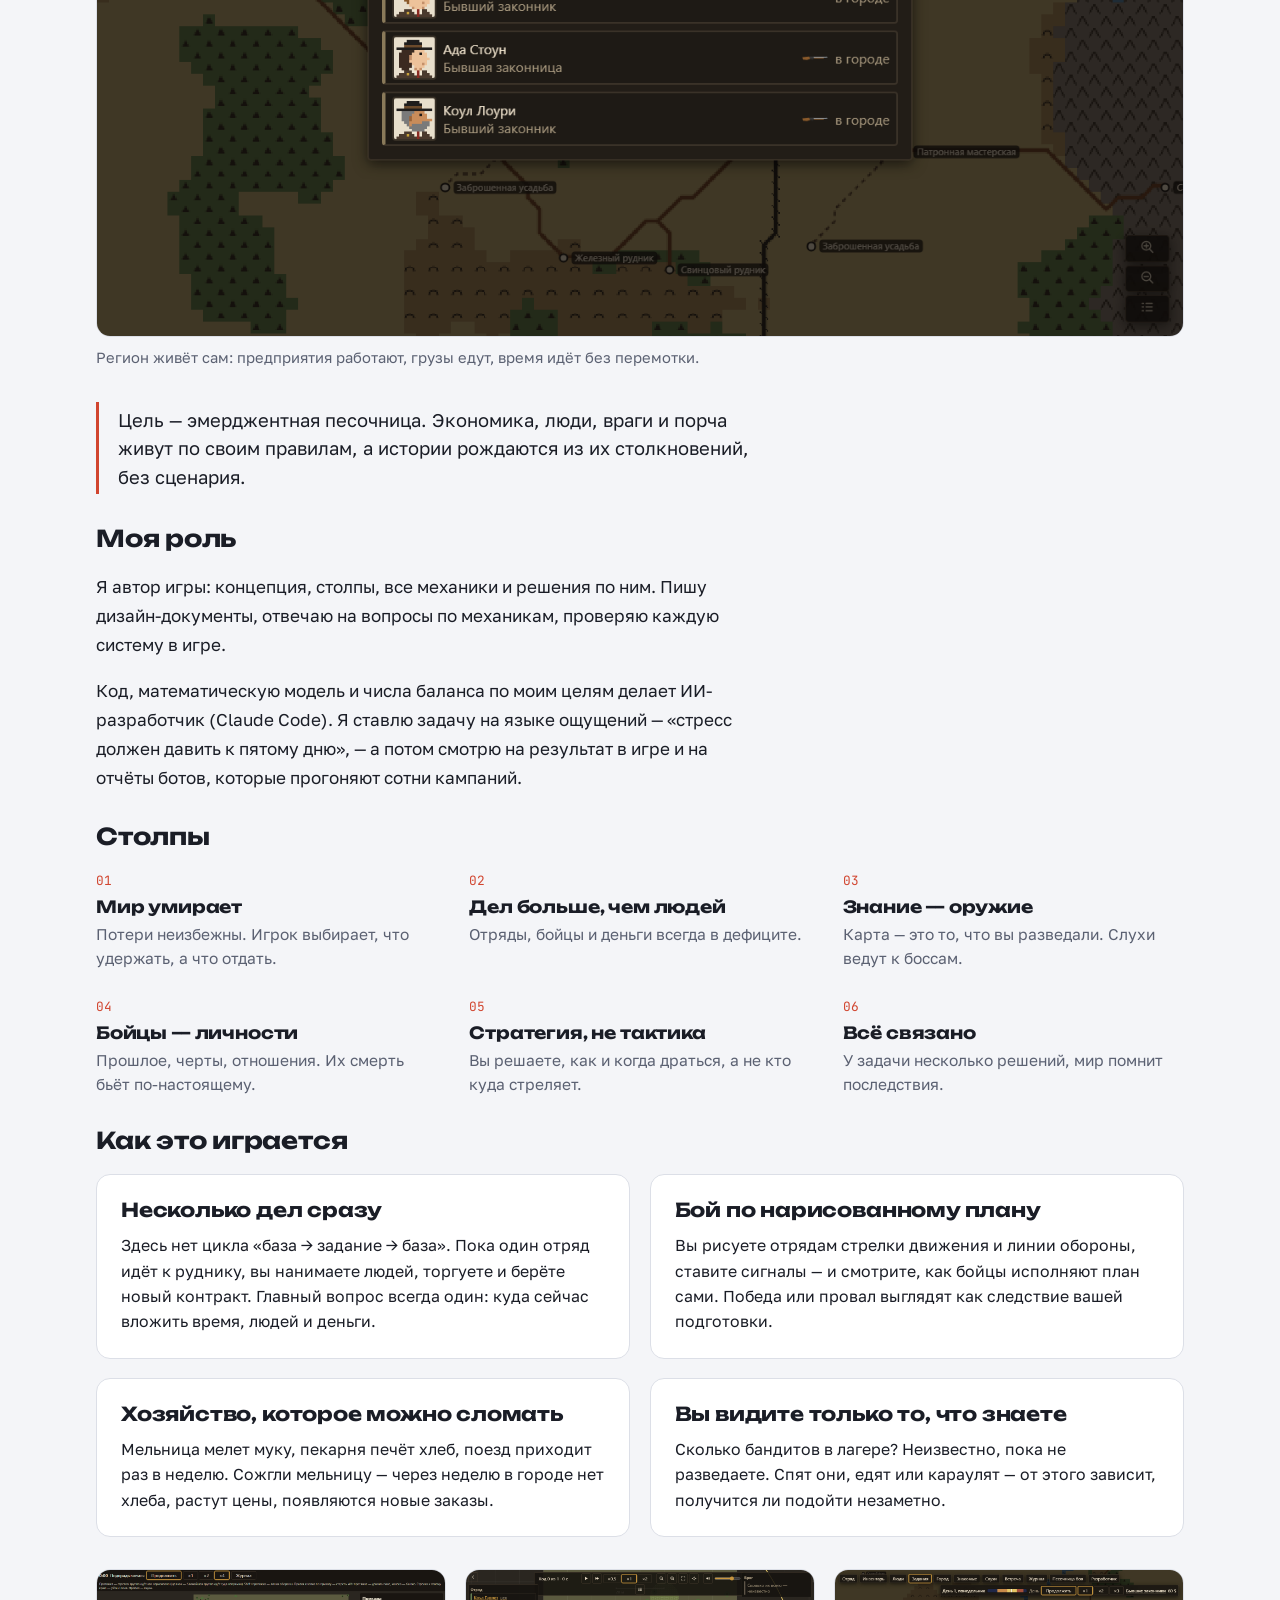
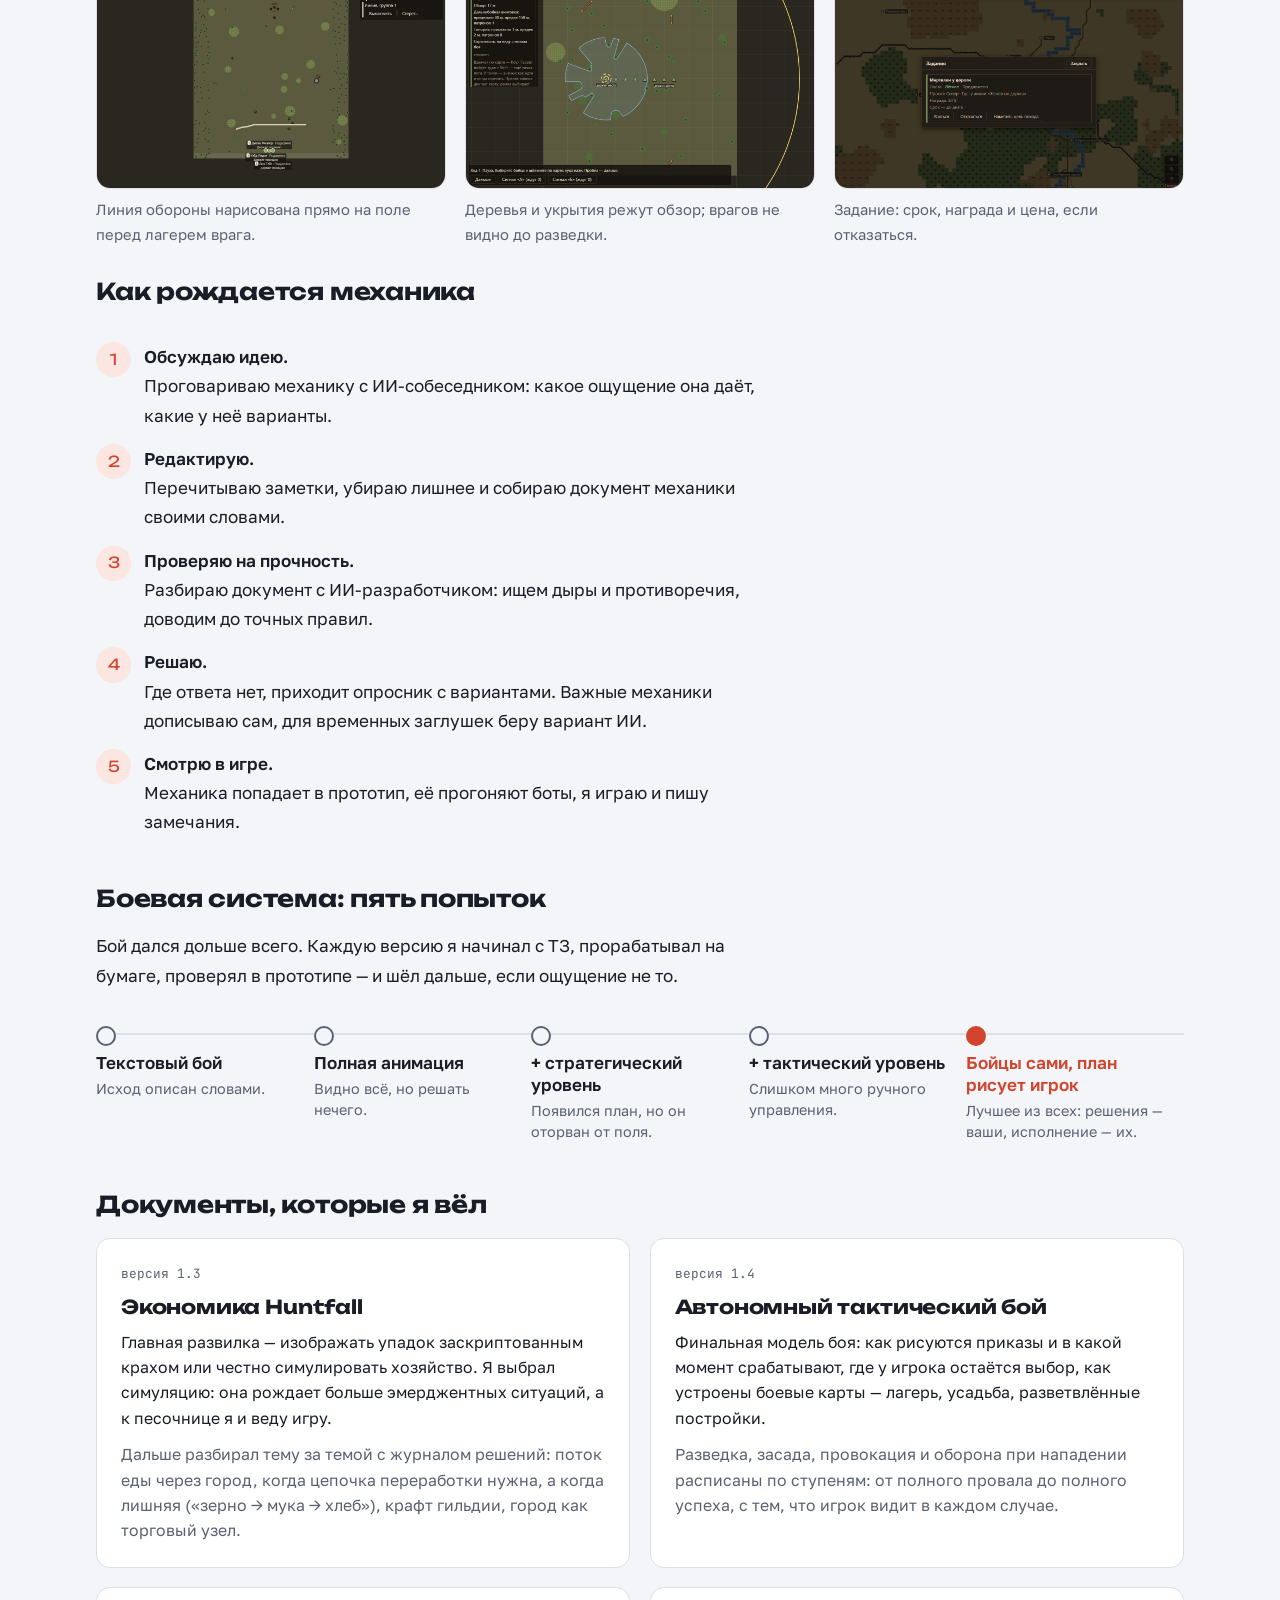
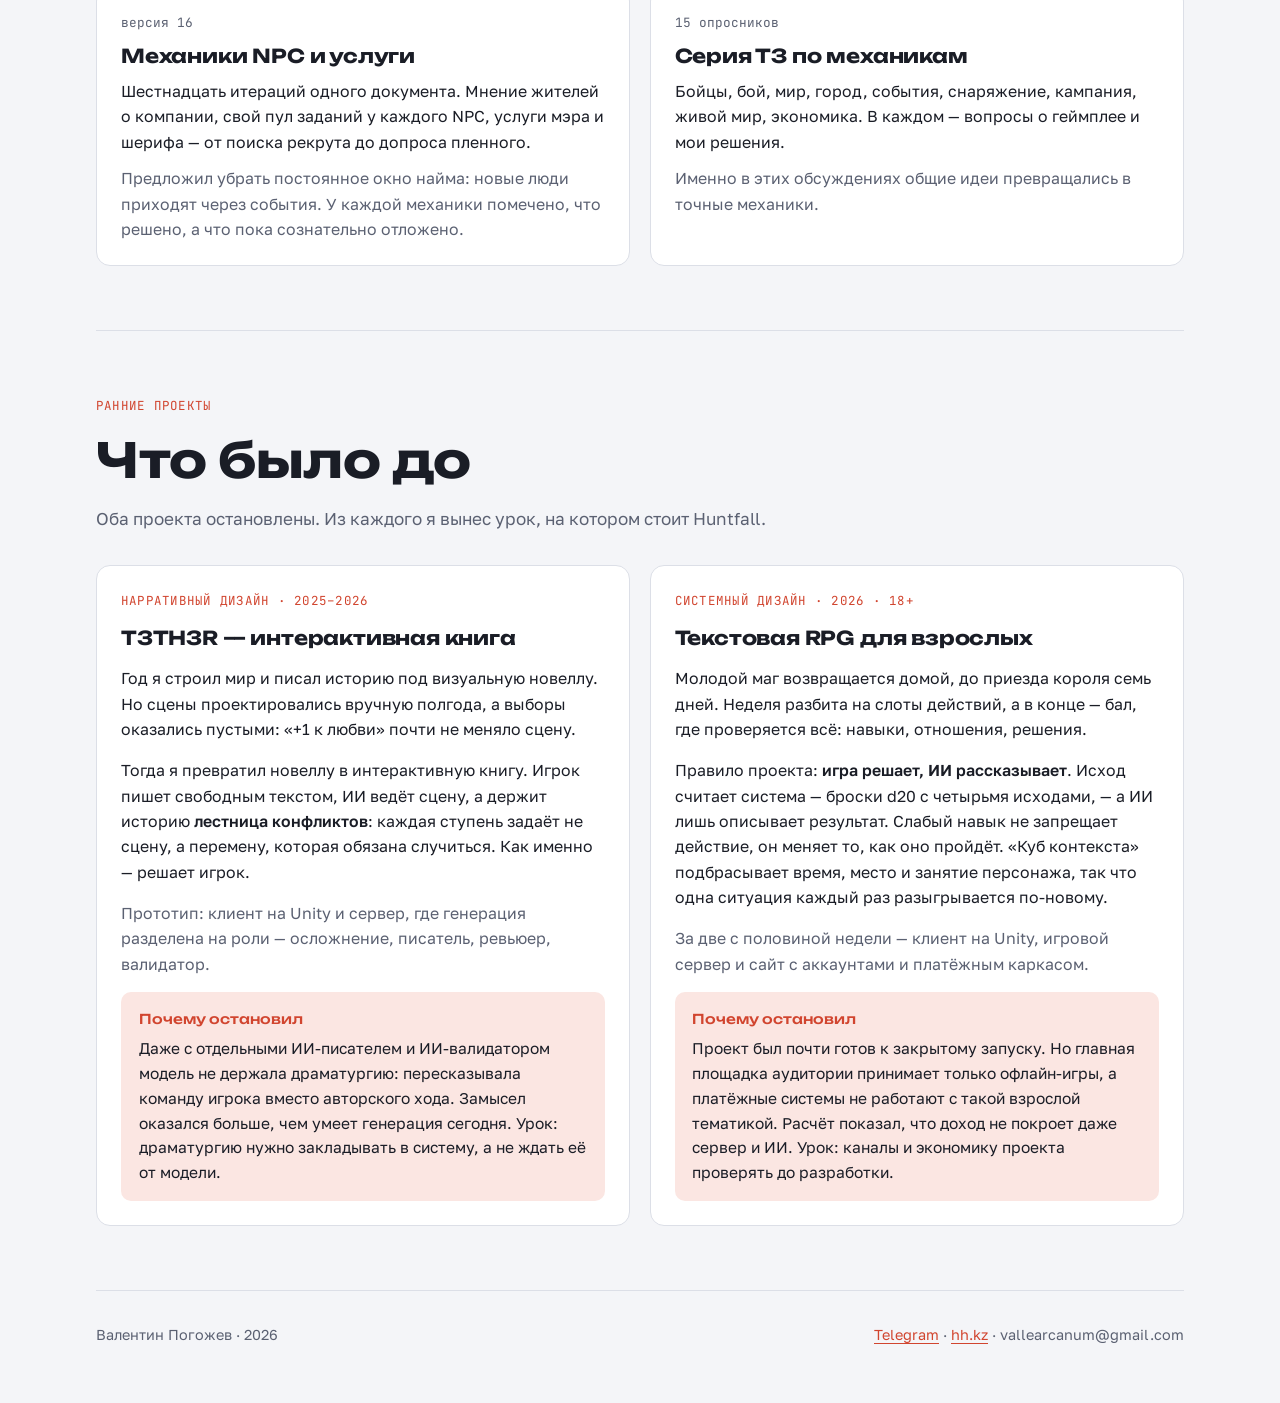
==== commit 8df342ae: "Портфолио: новый дизайн, переписанный текст, кликабельные контакты" ====
--- a/index.html
+++ b/index.html
@@ -6,113 +6,149 @@
 <meta name="claude:viewport-fit-sides" content="cover">
 <link rel="preconnect" href="https://fonts.googleapis.com">
 <link rel="preconnect" href="https://fonts.gstatic.com" crossorigin>
-<link rel="stylesheet" href="https://fonts.googleapis.com/css2?family=Old+Standard+TT:ital,wght@0,400;0,700;1,400&family=PT+Sans:wght@400;700&family=PT+Mono&display=swap">
+<link rel="stylesheet" href="https://fonts.googleapis.com/css2?family=Unbounded:wght@500;700&family=Golos+Text:wght@400;500;600&family=JetBrains+Mono:wght@400;500&display=swap">
 <style>
-/* Layout: one reading column; on wide screens section labels sit in a left margin, like a ledger */
+/* Layout: wide hero, then sections on a 12-col feel; cards only for systems, docs and side projects */
 :root {
-  --bg: #f1efe9;
-  --surface: #e6e2d8;
-  --fg: #26211b;
-  --muted: #6b6255;
-  --line: #cfc7b8;
-  --accent: #8a5714;
-  --display: "Old Standard TT", "Times New Roman", Georgia, serif;
-  --body: "PT Sans", "Segoe UI", system-ui, sans-serif;
-  --mono: "PT Mono", Consolas, monospace;
-  --col: 44rem;
+  --bg: #f4f5f8;
+  --surface: #ffffff;
+  --fg: #1a1d26;
+  --muted: #5b6172;
+  --line: #dcdfe7;
+  --accent: #d1452f;
+  --accent-soft: #fbe6e2;
+  --display: "Unbounded", "Segoe UI", system-ui, sans-serif;
+  --body: "Golos Text", "Segoe UI", system-ui, sans-serif;
+  --mono: "JetBrains Mono", Consolas, monospace;
+  --col: 42rem;
+  --radius: 14px;
 }
 @media (prefers-color-scheme: dark) {
   :root:not([data-theme="light"]) {
-    --bg: #17140f; --surface: #221d17; --fg: #ebe3d6; --muted: #a39784; --line: #3b332a; --accent: #d6a24a;
+    --bg: #111319; --surface: #1a1d26; --fg: #eceef3; --muted: #9aa0b1; --line: #2a2e3a; --accent: #ff7a5c; --accent-soft: #3a211d;
     color-scheme: dark;
   }
 }
 :root[data-theme="dark"] {
-  --bg: #17140f; --surface: #221d17; --fg: #ebe3d6; --muted: #a39784; --line: #3b332a; --accent: #d6a24a;
+  --bg: #111319; --surface: #1a1d26; --fg: #eceef3; --muted: #9aa0b1; --line: #2a2e3a; --accent: #ff7a5c; --accent-soft: #3a211d;
   color-scheme: dark;
 }
 
 * { box-sizing: border-box; }
 body {
   background: var(--bg); color: var(--fg);
-  font: 1.06rem/1.62 var(--body);
+  font: 1.07rem/1.7 var(--body);
   padding-left: max(16px, env(safe-area-inset-left, 0px));
   padding-right: max(16px, env(safe-area-inset-right, 0px));
 }
 a { color: var(--accent); text-underline-offset: 3px; }
-a:focus-visible, button:focus-visible { outline: 2px solid var(--accent); outline-offset: 3px; }
-h1, h2, h3 { font-family: var(--display); font-weight: 700; line-height: 1.15; text-wrap: balance; margin: 0; }
+a:focus-visible, button:focus-visible, img:focus-visible { outline: 2px solid var(--accent); outline-offset: 3px; }
+h1, h2, h3 { font-family: var(--display); font-weight: 700; line-height: 1.15; text-wrap: balance; margin: 0; letter-spacing: -0.01em; }
 p { margin: 0; }
-ul, ol { margin: 0; padding-left: 1.2em; display: grid; gap: 0.45em; }
-
-.page { max-width: 64rem; margin: 0 auto; }
+ul { margin: 0; padding-left: 1.2em; display: grid; gap: 0.5em; }
+b, strong { font-weight: 600; }
+
+.page { max-width: 68rem; margin: 0 auto; }
+.eyebrow { font-family: var(--mono); font-size: 0.78rem; letter-spacing: 0.1em; text-transform: uppercase; color: var(--accent); }
+.prose { max-width: var(--col); display: grid; gap: 1rem; }
+.muted { color: var(--muted); }
 
 /* Hero */
-.hero { padding-block: 4.5rem 3rem; border-bottom: 1px solid var(--line); display: grid; gap: 1.1rem; max-width: var(--col); }
-.eyebrow { font-family: var(--mono); font-size: 0.8rem; letter-spacing: 0.08em; color: var(--muted); text-transform: uppercase; }
-.hero h1 { font-size: clamp(2.5rem, 7vw, 4.2rem); font-weight: 400; letter-spacing: -0.01em; }
-.hero h1 em { font-style: italic; color: var(--accent); }
-.hero .role { font-family: var(--display); font-size: 1.35rem; font-style: italic; color: var(--muted); }
-.hero .lead { font-size: 1.15rem; max-width: 38rem; }
-.contacts { display: flex; flex-wrap: wrap; gap: 0.6rem 1.6rem; font-family: var(--mono); font-size: 0.95rem; align-items: center; }
-.contacts .item { display: flex; gap: 0.5rem; align-items: center; }
-.copy { font: inherit; font-size: 0.8rem; color: var(--muted); background: none; border: 1px solid var(--line); border-radius: 4px; padding: 0.1rem 0.5rem; cursor: pointer; }
-.copy:hover { color: var(--fg); border-color: var(--muted); }
+.hero { padding-block: 4.5rem 3.5rem; display: grid; gap: 1.4rem; }
+.hero h1 { font-size: clamp(2.6rem, 8vw, 5.2rem); line-height: 1.02; }
+.hero h1 span { color: var(--accent); }
+.hero .role { font-family: var(--display); font-weight: 500; font-size: clamp(1.05rem, 2.4vw, 1.4rem); color: var(--muted); }
+.hero .lead { font-size: clamp(1.15rem, 2.2vw, 1.35rem); line-height: 1.55; max-width: 40rem; }
+.hero .sub { max-width: 40rem; color: var(--muted); }
+.contacts { display: flex; flex-wrap: wrap; gap: 0.6rem; padding-top: 0.4rem; }
+.btn { display: inline-flex; align-items: center; gap: 0.5rem; font: 500 0.95rem var(--body); text-decoration: none;
+  color: var(--fg); background: var(--surface); border: 1px solid var(--line); border-radius: 999px; padding: 0.55rem 1.1rem; cursor: pointer; }
+.btn:hover { border-color: var(--accent); color: var(--accent); }
+.btn.primary { background: var(--accent); border-color: var(--accent); color: #fff; }
+.btn.primary:hover { filter: brightness(1.08); color: #fff; }
+.btn .hint { font-family: var(--mono); font-size: 0.75rem; color: var(--muted); }
+.btn.primary .hint { color: rgba(255,255,255,0.8); }
+
+.facts { display: grid; grid-template-columns: repeat(4, minmax(0, 1fr)); gap: 1rem; border-block: 1px solid var(--line); padding-block: 1.4rem; margin-bottom: 1rem; }
+.fact { display: grid; gap: 0.2rem; }
+.fact .n { font-family: var(--display); font-size: 1.9rem; font-variant-numeric: tabular-nums; }
+.fact .l { font-size: 0.9rem; color: var(--muted); line-height: 1.4; }
 
 /* Sections */
-.section { display: grid; grid-template-columns: 11rem minmax(0, 1fr); gap: 2.5rem; padding-block: 3.5rem; border-bottom: 1px solid var(--line); }
-.section > .label { font-family: var(--mono); font-size: 0.8rem; letter-spacing: 0.08em; text-transform: uppercase; color: var(--muted); padding-top: 0.55rem; }
-.section > .body { display: grid; gap: 1.6rem; min-width: 0; }
-.prose { max-width: var(--col); display: grid; gap: 1rem; }
-h2 { font-size: clamp(2rem, 4.5vw, 2.8rem); }
-h2 .note { font-weight: 400; font-style: italic; font-size: 0.55em; color: var(--muted); }
-h3 { font-size: 1.4rem; }
-
-.status { font-family: var(--mono); font-size: 0.85rem; color: var(--muted); display: flex; flex-wrap: wrap; gap: 0.3rem 1.2rem; }
-.status b { color: var(--fg); font-weight: 400; }
-
-figure { margin: 0; display: grid; gap: 0.5rem; }
-figure img { width: 100%; max-width: 100%; height: auto; display: block; border: 1px solid var(--line); }
-figcaption { font-size: 0.9rem; color: var(--muted); max-width: var(--col); }
-.shots { display: grid; grid-template-columns: repeat(3, minmax(0, 1fr)); gap: 1rem; }
-
-.pillars { list-style: none; padding: 0; counter-reset: p; display: grid; grid-template-columns: repeat(2, minmax(0, 1fr)); gap: 1.2rem 2rem; max-width: none; }
-.pillars li { counter-increment: p; display: grid; grid-template-columns: 2rem minmax(0, 1fr); gap: 0.2rem; }
-.pillars li::before { content: counter(p, upper-roman); font-family: var(--display); font-size: 1.2rem; color: var(--accent); line-height: 1.3; }
-.pillars b { font-family: var(--display); font-size: 1.12rem; display: block; }
-.pillars span { color: var(--muted); font-size: 0.97rem; }
-
-.systems { display: grid; grid-template-columns: repeat(2, minmax(0, 1fr)); gap: 1rem; }
-.system { background: var(--surface); padding: 1.2rem 1.3rem; display: grid; gap: 0.5rem; align-content: start; }
-.system p { font-size: 0.98rem; }
-
-.docs { list-style: none; padding: 0; gap: 0.9rem; max-width: var(--col); }
-.docs li { display: grid; gap: 0.15rem; }
-.docs .t { font-family: var(--display); font-weight: 700; font-size: 1.1rem; }
-.docs .d { color: var(--muted); font-size: 0.97rem; }
-
-.text-project { display: grid; gap: 0.8rem; max-width: var(--col); }
-.text-project + .text-project { padding-top: 2rem; border-top: 1px dashed var(--line); }
-.meta { font-family: var(--mono); font-size: 0.82rem; color: var(--muted); }
-
-.flow { gap: 0.7em; }
-.flow b { font-family: var(--display); }
-
-figure img { cursor: zoom-in; }
-.lightbox { position: fixed; inset: 0; z-index: 10; background: rgba(10, 8, 6, 0.92); display: grid; place-items: center;
-  padding: calc(16px + env(safe-area-inset-top, 0px)) max(16px, env(safe-area-inset-right, 0px)) calc(16px + env(safe-area-inset-bottom, 0px)) max(16px, env(safe-area-inset-left, 0px)); cursor: zoom-out; }
+.section { padding-block: 4rem; display: grid; gap: 2rem; }
+.section + .section { border-top: 1px solid var(--line); }
+h2 { font-size: clamp(2rem, 5vw, 3rem); }
+h3 { font-size: 1.2rem; }
+.block { display: grid; gap: 1.2rem; }
+.block > h3 { font-size: 1.45rem; }
+
+.tags { display: flex; flex-wrap: wrap; gap: 0.4rem; }
+.tag { font-family: var(--mono); font-size: 0.78rem; padding: 0.2rem 0.6rem; border-radius: 999px; background: var(--accent-soft); color: var(--fg); }
+
+figure { margin: 0; display: grid; gap: 0.55rem; }
+figure img { width: 100%; max-width: 100%; height: auto; display: block; border-radius: var(--radius); border: 1px solid var(--line); cursor: zoom-in; transition: transform 0.2s ease; }
+figure img:hover { transform: translateY(-2px); }
+figcaption { font-size: 0.92rem; color: var(--muted); }
+.shots { display: grid; grid-template-columns: repeat(3, minmax(0, 1fr)); gap: 1.2rem; }
+
+.callout { border-left: 3px solid var(--accent); padding: 0.2rem 0 0.2rem 1.2rem; font-size: 1.15rem; line-height: 1.55; max-width: var(--col); }
+
+.pillars { display: grid; grid-template-columns: repeat(3, minmax(0, 1fr)); gap: 1.6rem 2rem; }
+.pillar { display: grid; gap: 0.35rem; align-content: start; }
+.pillar .k { font-family: var(--mono); font-size: 0.8rem; color: var(--accent); }
+.pillar h3 { font-size: 1.05rem; }
+.pillar p { color: var(--muted); font-size: 0.97rem; line-height: 1.55; }
+
+.cards { display: grid; grid-template-columns: repeat(2, minmax(0, 1fr)); gap: 1.2rem; }
+.card { background: var(--surface); border: 1px solid var(--line); border-radius: var(--radius); padding: 1.5rem; display: grid; gap: 0.7rem; align-content: start; min-width: 0; }
+.card p { font-size: 0.99rem; line-height: 1.6; }
+
+/* Combat iterations: a real sequence */
+.timeline { list-style: none; padding: 0; display: grid; grid-template-columns: repeat(5, minmax(0, 1fr)); gap: 0; counter-reset: step; }
+.timeline li { position: relative; padding: 1.6rem 1rem 0 0; display: grid; gap: 0.3rem; align-content: start; }
+.timeline li::before { content: ""; position: absolute; top: 0.45rem; left: 0; right: 0; height: 2px; background: var(--line); }
+.timeline li::after { content: ""; position: absolute; top: 0; left: 0; width: 1rem; height: 1rem; border-radius: 50%; background: var(--bg); border: 2px solid var(--muted); }
+.timeline li.final::after { background: var(--accent); border-color: var(--accent); }
+.timeline .t { font-weight: 600; line-height: 1.3; }
+.timeline .d { font-size: 0.9rem; color: var(--muted); line-height: 1.45; }
+.timeline li.final .t { color: var(--accent); }
+
+.steps { list-style: none; padding: 0; display: grid; gap: 0.9rem; counter-reset: s; max-width: var(--col); }
+.steps li { counter-increment: s; display: grid; grid-template-columns: 2.2rem minmax(0, 1fr); gap: 0.8rem; align-items: start; }
+.steps li::before { content: counter(s); font-family: var(--display); font-size: 0.95rem; display: grid; place-items: center; width: 2.2rem; height: 2.2rem; border-radius: 50%; background: var(--accent-soft); color: var(--accent); }
+.steps b { display: block; }
+
+.doc .ver { font-family: var(--mono); font-size: 0.8rem; color: var(--muted); }
+
+.projects { display: grid; grid-template-columns: repeat(2, minmax(0, 1fr)); gap: 1.2rem; }
+.project { gap: 1rem; }
+.project .why { background: var(--accent-soft); border-radius: 10px; padding: 1rem 1.1rem; display: grid; gap: 0.4rem; font-size: 0.97rem; line-height: 1.6; }
+.project .why b { font-family: var(--display); font-size: 0.85rem; font-weight: 500; color: var(--accent); }
+
+.footer { padding-block: 2rem 3rem; border-top: 1px solid var(--line); display: flex; flex-wrap: wrap; justify-content: space-between; gap: 1rem; color: var(--muted); font-size: 0.9rem; }
+
+/* Lightbox */
+.lightbox { position: fixed; inset: 0; z-index: 10; background: rgba(8, 9, 12, 0.92); display: grid; place-items: center; cursor: zoom-out;
+  padding: calc(16px + env(safe-area-inset-top, 0px)) max(16px, env(safe-area-inset-right, 0px)) calc(16px + env(safe-area-inset-bottom, 0px)) max(16px, env(safe-area-inset-left, 0px)); }
 .lightbox[hidden] { display: none; }
-.lightbox img { max-width: 100%; max-height: 100%; width: auto; height: auto; border: 0; }
+.lightbox img { max-width: 100%; max-height: 100%; width: auto; height: auto; border-radius: 8px; }
 .lightbox .close { position: absolute; top: calc(12px + env(safe-area-inset-top, 0px)); right: calc(12px + env(safe-area-inset-right, 0px));
-  font: 1rem var(--mono); color: #ebe3d6; background: rgba(0, 0, 0, 0.5); border: 1px solid #6b6255; border-radius: 4px; padding: 0.3rem 0.8rem; cursor: pointer; }
-
-.footer { padding-block: 2rem 3rem; font-family: var(--mono); font-size: 0.82rem; color: var(--muted); }
-
-@media (max-width: 760px) {
-  .section { grid-template-columns: minmax(0, 1fr); gap: 1rem; padding-block: 2.5rem; }
-  .section > .label { padding-top: 0; }
-  .shots, .systems, .pillars { grid-template-columns: minmax(0, 1fr); }
-  .hero { padding-block: 3rem 2.2rem; }
+  font: 500 0.95rem var(--body); color: #eceef3; background: rgba(0, 0, 0, 0.55); border: 1px solid #5b6172; border-radius: 999px; padding: 0.4rem 1rem; cursor: pointer; }
+
+@media (prefers-reduced-motion: reduce) { figure img { transition: none; } figure img:hover { transform: none; } }
+
+@media (max-width: 860px) {
+  .pillars { grid-template-columns: repeat(2, minmax(0, 1fr)); }
+  .timeline { grid-template-columns: minmax(0, 1fr); gap: 0; }
+  .timeline li { padding: 0 0 1.2rem 2rem; }
+  .timeline li::before { top: 0.5rem; bottom: 0; left: 0.45rem; right: auto; width: 2px; height: auto; }
+  .timeline li:last-child::before { display: none; }
+}
+@media (max-width: 680px) {
+  .facts { grid-template-columns: repeat(2, minmax(0, 1fr)); }
+  .shots, .cards, .projects, .pillars { grid-template-columns: minmax(0, 1fr); }
+  .hero { padding-block: 3rem 2.5rem; }
+  .section { padding-block: 3rem; }
 }
 </style>
 
@@ -120,219 +156,225 @@
 
 <header class="hero">
   <p class="eyebrow">Портфолио · Казахстан · удалённо или офис</p>
-  <h1>Валентин <em>Погожев</em></h1>
+  <h1>Валентин<br><span>Погожев</span></h1>
   <p class="role">Геймдизайнер и нарративный дизайнер</p>
-  <p class="lead">Я строю миры, которые живут без игрока и отвечают на каждый его шаг. Механику
-    начинаю с ощущения: что игрок должен почувствовать, какой выбор сделать и чем за него заплатить.
-    Историю — с конфликта, который сломается от его решения.</p>
-  <p>За плечами огромный игровой опыт: стратегии, RPG, симуляторы, иммерсив-симы. Жанры я знаю
-    изнутри, как игрок, и вижу, на чём держится механика, а где она проседает. Свои идеи довожу до
-    играбельных прототипов с помощью ИИ-инструментов разработки и проверяю в игре, а не на бумаге.</p>
+  <p class="lead">Я строю миры, которые живут без игрока — и всё равно замечают каждый его шаг.</p>
+  <p class="sub">Механику начинаю с ощущения: что игрок почувствует, что выберет и чем заплатит.
+    Историю — с конфликта, который его решение может сломать. Я много лет играю в стратегии, RPG,
+    симуляторы и иммерсив-симы и смотрю на них глазами разработчика: на чём держится механика
+    и где она проседает.</p>
   <div class="contacts">
-    <span class="item"><span id="mail">vallearcanum@gmail.com</span><button class="copy" id="copy-mail" type="button">копировать</button></span>
-    <span class="item"><a href="https://t.me/Vallege">Telegram: @Vallege</a></span>
-    <span class="item"><a href="https://almaty.hh.kz/resume/c38f7623ff114162170039ed1f6730306c6b77">Резюме на hh.kz</a></span>
+    <a class="btn primary" href="https://t.me/Vallege" target="_blank" rel="noopener">Telegram <span class="hint">@Vallege</span></a>
+    <a class="btn" href="https://almaty.hh.kz/resume/c38f7623ff114162170039ed1f6730306c6b77" target="_blank" rel="noopener">Резюме на hh.kz ↗</a>
+    <button class="btn" id="copy-mail" type="button"><span id="mail">vallearcanum@gmail.com</span><span class="hint" id="copy-hint">копировать</span></button>
   </div>
 </header>
 
+<div class="facts" aria-label="Коротко в цифрах">
+  <div class="fact"><span class="n">3</span><span class="l">прототипа, доведённых до игры</span></div>
+  <div class="fact"><span class="n">350+</span><span class="l">дизайн-решений в журнале Huntfall</span></div>
+  <div class="fact"><span class="n">5</span><span class="l">итераций боевой системы до нужной</span></div>
+  <div class="fact"><span class="n">16</span><span class="l">версий одного документа механик</span></div>
+</div>
+
+<main>
+
 <section class="section" id="huntfall">
-  <p class="label">Главный проект</p>
-  <div class="body">
+  <div class="prose">
+    <p class="eyebrow">Главный проект · с сентября 2026</p>
+    <h2>Huntfall</h2>
+    <div class="tags"><span class="tag">стратегия-менеджмент</span><span class="tag">ПК</span><span class="tag">одиночная</span><span class="tag">прототип</span></div>
+    <p>Вы — глава компании охотников на мистическом Диком Западе. Мир медленно гниёт изнутри:
+      порча ползёт по карте, бандиты жгут фермы, в городе кончается хлеб. Спасти всё не выйдет.
+      Каждый день приходится решать, что защищать, кого отправить и кем пожертвовать.</p>
+  </div>
+
+  <figure>
+    <img src="img/map-people.png" alt="Карта региона: город, рудники, железная дорога, реки; окно бойцов компании" loading="lazy" width="1280" height="800">
+    <figcaption>Регион живёт сам: предприятия работают, грузы едут, время идёт без перемотки.</figcaption>
+  </figure>
+
+  <p class="callout">Цель — эмерджентная песочница. Экономика, люди, враги и порча живут по своим
+    правилам, а истории рождаются из их столкновений, без сценария.</p>
+
+  <div class="block">
+    <h3>Моя роль</h3>
     <div class="prose">
-      <h2>Huntfall <span class="note">рабочее название</span></h2>
-      <p class="status"><span>Жанр: <b>стратегия-менеджмент</b></span><span>Платформа: <b>ПК, одиночная</b></span><span>Начат: <b>сентябрь 2026</b></span><span>Стадия: <b>прототип</b></span></p>
-      <p class="lead">Компания охотников на мистическом Диком Западе — вымышленная Америка конца XIX века.
-        Мир медленно умирает от порчи, и спасти всё невозможно: игрок решает, что защищать,
-        кого отправить и чем пожертвовать.</p>
-      <p>Цель проекта — эмерджентная системная песочница: экономика, люди, враги и порча живут
-        по своим правилам, а истории возникают из их столкновения, без сценария.</p>
+      <p>Я автор игры: концепция, столпы, все механики и решения по ним. Пишу дизайн-документы,
+        отвечаю на вопросы по механикам, проверяю каждую систему в игре.</p>
+      <p>Код, математическую модель и числа баланса по моим целям делает ИИ-разработчик
+        (Claude Code). Я ставлю задачу на языке ощущений — «стресс должен давить к пятому дню», —
+        а потом смотрю на результат в игре и на отчёты ботов, которые прогоняют сотни кампаний.</p>
     </div>
-
+  </div>
+
+  <div class="block">
+    <h3>Столпы</h3>
+    <div class="pillars">
+      <div class="pillar"><span class="k">01</span><h3>Мир умирает</h3><p>Потери неизбежны. Игрок выбирает, что удержать, а что отдать.</p></div>
+      <div class="pillar"><span class="k">02</span><h3>Дел больше, чем людей</h3><p>Отряды, бойцы и деньги всегда в дефиците.</p></div>
+      <div class="pillar"><span class="k">03</span><h3>Знание — оружие</h3><p>Карта — это то, что вы разведали. Слухи ведут к боссам.</p></div>
+      <div class="pillar"><span class="k">04</span><h3>Бойцы — личности</h3><p>Прошлое, черты, отношения. Их смерть бьёт по-настоящему.</p></div>
+      <div class="pillar"><span class="k">05</span><h3>Стратегия, не тактика</h3><p>Вы решаете, как и когда драться, а не кто куда стреляет.</p></div>
+      <div class="pillar"><span class="k">06</span><h3>Всё связано</h3><p>У задачи несколько решений, мир помнит последствия.</p></div>
+    </div>
+  </div>
+
+  <div class="block">
+    <h3>Как это играется</h3>
+    <div class="cards">
+      <article class="card">
+        <h3>Несколько дел сразу</h3>
+        <p>Здесь нет цикла «база → задание → база». Пока один отряд идёт к руднику, вы нанимаете
+          людей, торгуете и берёте новый контракт. Главный вопрос всегда один: куда сейчас
+          вложить время, людей и деньги.</p>
+      </article>
+      <article class="card">
+        <h3>Бой по нарисованному плану</h3>
+        <p>Вы рисуете отрядам стрелки движения и линии обороны, ставите сигналы — и смотрите, как
+          бойцы исполняют план сами. Победа или провал выглядят как следствие вашей подготовки.</p>
+      </article>
+      <article class="card">
+        <h3>Хозяйство, которое можно сломать</h3>
+        <p>Мельница мелет муку, пекарня печёт хлеб, поезд приходит раз в неделю. Сожгли мельницу —
+          через неделю в городе нет хлеба, растут цены, появляются новые заказы.</p>
+      </article>
+      <article class="card">
+        <h3>Вы видите только то, что знаете</h3>
+        <p>Сколько бандитов в лагере? Неизвестно, пока не разведаете. Спят они, едят или караулят —
+          от этого зависит, получится ли подойти незаметно.</p>
+      </article>
+    </div>
+  </div>
+
+  <div class="shots">
     <figure>
-      <img src="img/map-people.png" alt="Карта региона: город, рудники, железная дорога, реки; окно бойцов компании" loading="lazy" width="1280" height="800">
-      <figcaption>Карта региона: поселения, предприятия, железная дорога. Время идёт без перемотки,
-        пока игрок управляет компанией.</figcaption>
+      <img src="img/battle-orders.png" alt="Бой: нарисованная линия обороны и группа бойцов" loading="lazy" width="1280" height="800">
+      <figcaption>Линия обороны нарисована прямо на поле перед лагерем врага.</figcaption>
     </figure>
-
-    <div class="prose">
-      <h3>Моя роль</h3>
-      <ul>
-        <li>Автор концепции, столпов и геймдизайна: направление механик, желаемые ощущения игрока, содержание.</li>
-        <li>Пишу дизайн-документы и ТЗ по механикам, принимаю финальное решение по каждой системе.</li>
-        <li>Код, математическую модель и числа баланса по моим целям делает ИИ-разработчик (Claude Code).
-          Результат я проверяю в игре и по отчётам стенда ботов: массовые прогоны кампаний с цифрами —
-          длина боя, смертность, деньги, «нечем заняться».</li>
-      </ul>
+    <figure>
+      <img src="img/battle-vision.png" alt="Бой: обзор бойца с учётом укрытий и карточка бойца" loading="lazy" width="1280" height="800">
+      <figcaption>Деревья и укрытия режут обзор; врагов не видно до разведки.</figcaption>
+    </figure>
+    <figure>
+      <img src="img/job.png" alt="Окно задания: охота на мертвяков у дороги, награда и срок" loading="lazy" width="1280" height="800">
+      <figcaption>Задание: срок, награда и цена, если отказаться.</figcaption>
+    </figure>
+  </div>
+
+  <div class="block">
+    <h3>Как рождается механика</h3>
+    <ol class="steps">
+      <li><div><b>Обсуждаю идею.</b> Проговариваю механику с ИИ-собеседником: какое ощущение она даёт, какие у неё варианты.</div></li>
+      <li><div><b>Редактирую.</b> Перечитываю заметки, убираю лишнее и собираю документ механики своими словами.</div></li>
+      <li><div><b>Проверяю на прочность.</b> Разбираю документ с ИИ-разработчиком: ищем дыры и противоречия, доводим до точных правил.</div></li>
+      <li><div><b>Решаю.</b> Где ответа нет, приходит опросник с вариантами. Важные механики дописываю сам, для временных заглушек беру вариант ИИ.</div></li>
+      <li><div><b>Смотрю в игре.</b> Механика попадает в прототип, её прогоняют боты, я играю и пишу замечания.</div></li>
+    </ol>
+  </div>
+
+  <div class="block">
+    <h3>Боевая система: пять попыток</h3>
+    <p class="prose">Бой дался дольше всего. Каждую версию я начинал с ТЗ, прорабатывал на бумаге,
+      проверял в прототипе — и шёл дальше, если ощущение не то.</p>
+    <ol class="timeline">
+      <li><span class="t">Текстовый бой</span><span class="d">Исход описан словами.</span></li>
+      <li><span class="t">Полная анимация</span><span class="d">Видно всё, но решать нечего.</span></li>
+      <li><span class="t">+ стратегический уровень</span><span class="d">Появился план, но он оторван от поля.</span></li>
+      <li><span class="t">+ тактический уровень</span><span class="d">Слишком много ручного управления.</span></li>
+      <li class="final"><span class="t">Бойцы сами, план рисует игрок</span><span class="d">Лучшее из всех: решения — ваши, исполнение — их.</span></li>
+    </ol>
+  </div>
+
+  <div class="block">
+    <h3>Документы, которые я вёл</h3>
+    <div class="cards">
+      <article class="card doc">
+        <span class="ver">версия 1.3</span>
+        <h3>Экономика Huntfall</h3>
+        <p>Главная развилка — изображать упадок заскриптованным крахом или честно симулировать
+          хозяйство. Я выбрал симуляцию: она рождает больше эмерджентных ситуаций, а к песочнице
+          я и веду игру.</p>
+        <p class="muted">Дальше разбирал тему за темой с журналом решений: поток еды через город,
+          когда цепочка переработки нужна, а когда лишняя («зерно → мука → хлеб»), крафт гильдии,
+          город как торговый узел.</p>
+      </article>
+      <article class="card doc">
+        <span class="ver">версия 1.4</span>
+        <h3>Автономный тактический бой</h3>
+        <p>Финальная модель боя: как рисуются приказы и в какой момент срабатывают, где у игрока
+          остаётся выбор, как устроены боевые карты — лагерь, усадьба, разветвлённые постройки.</p>
+        <p class="muted">Разведка, засада, провокация и оборона при нападении расписаны по ступеням:
+          от полного провала до полного успеха, с тем, что игрок видит в каждом случае.</p>
+      </article>
+      <article class="card doc">
+        <span class="ver">версия 16</span>
+        <h3>Механики NPC и услуги</h3>
+        <p>Шестнадцать итераций одного документа. Мнение жителей о компании, свой пул заданий
+          у каждого NPC, услуги мэра и шерифа — от поиска рекрута до допроса пленного.</p>
+        <p class="muted">Предложил убрать постоянное окно найма: новые люди приходят через события.
+          У каждой механики помечено, что решено, а что пока сознательно отложено.</p>
+      </article>
+      <article class="card doc">
+        <span class="ver">15 опросников</span>
+        <h3>Серия ТЗ по механикам</h3>
+        <p>Бойцы, бой, мир, город, события, снаряжение, кампания, живой мир, экономика. В каждом —
+          вопросы о геймплее и мои решения.</p>
+        <p class="muted">Именно в этих обсуждениях общие идеи превращались в точные механики.</p>
+      </article>
     </div>
-
-    <h3>Столпы игры</h3>
-    <ol class="pillars">
-      <li><div><b>Мир умирает, и всё не спасти</b><span>Потери неизбежны — игрок выбирает, что удерживать.</span></div></li>
-      <li><div><b>Дел больше, чем времени и людей</b><span>Отряды, бойцы и ресурсы всегда в дефиците.</span></div></li>
-      <li><div><b>Знание — оружие</b><span>Карта — это то, что игрок разведал; слухи и расследования ведут к боссам.</span></div></li>
-      <li><div><b>Бойцы — личности</b><span>Прошлое, черты, отношения, напряжение; их потеря бьёт.</span></div></li>
-      <li><div><b>Стратегия, а не тактика</b><span>Игрок решает, как и когда драться, а не кто куда стреляет.</span></div></li>
-      <li><div><b>Всё связано</b><span>У задачи несколько решений, мир реагирует на последствия.</span></div></li>
-    </ol>
-
-    <h3>Ключевые системы</h3>
-    <div class="systems">
-      <article class="system">
-        <h3>Параллельное управление</h3>
-        <p>Нет цикла «база → задание → база». Отряды — процессы мира: идут по маршруту, пока игрок
-          нанимает людей, торгует и берёт новые задания. Главный вопрос — куда распределить время,
-          людей и деньги.</p>
-      </article>
-      <article class="system">
-        <h3>Автономный бой по приказам</h3>
-        <p>Игрок не управляет каждым выстрелом. Он рисует группам стрелки движения и линии обороны,
-          задаёт сигналы и смотрит, как бойцы исполняют план сами. Исход — следствие подготовки.</p>
-      </article>
-      <article class="system">
-        <h3>Экономика с цепочками</h3>
-        <p>Предприятия производят товары и везут их по дорогам, поезд приходит раз в неделю. Набеги
-          и порча рвут цепочки — в городе дефицит, а с ним новые задания и трудные выборы.</p>
-      </article>
-      <article class="system">
-        <h3>Знание и разведка</h3>
-        <p>Игрок видит не мир, а то, что о нём знает. Сколько врагов в лагере, неизвестно до разведки;
-          занятия врагов (спят, едят, караулят) меняют план атаки.</p>
-      </article>
-    </div>
-
-    <div class="shots">
-      <figure>
-        <img src="img/battle-orders.png" alt="Бой: нарисованная линия обороны и группа бойцов" loading="lazy" width="1280" height="800">
-        <figcaption>Приказ рисуется: линия обороны для группы перед лагерем врага.</figcaption>
-      </figure>
-      <figure>
-        <img src="img/battle-vision.png" alt="Бой: обзор бойца с учётом укрытий и карточка бойца" loading="lazy" width="1280" height="800">
-        <figcaption>Обзор бойца закрывают деревья и укрытия; число врагов неизвестно.</figcaption>
-      </figure>
-      <figure>
-        <img src="img/job.png" alt="Окно задания: охота на мертвяков у дороги, награда и срок" loading="lazy" width="1280" height="800">
-        <figcaption>Задания приходят от сторон мира: срок, награда, цена отказа.</figcaption>
-      </figure>
-    </div>
-
-    <div class="prose">
-      <h3>Как рождается механика</h3>
-      <ol class="flow">
-        <li><b>Идея в обсуждении.</b> Механику я сначала проговариваю с ИИ-собеседником (GPT): ищу,
-          какое ощущение она должна дать и какие у неё варианты.</li>
-        <li><b>Моя редактура.</b> Пересматриваю заметки, убираю лишнее, правлю формулировки
-          и собираю документ механики.</li>
-        <li><b>Проверка на реализуемость.</b> Документ разбираю с ИИ-разработчиком (Claude Code): он
-          находит дыры и противоречия, мы вместе доводим механику до точных правил.</li>
-        <li><b>Вопросы и решения.</b> Где решения не хватает, приходит ТЗ-опросник: вопрос о геймплее,
-          2–4 варианта, решение принимаю я.</li>
-        <li><b>Интеграция и проверка.</b> Механика попадает в игру, её прогоняют боты, я смотрю
-          в игре и пишу замечания.</li>
-      </ol>
-      <p>Все решения записаны в журнал, их больше 350: по нему видно, что и почему менялось. Сначала
-        делается минимальное ядро механики, детали добавляются, когда ядро показало, что оно интересно.</p>
-    </div>
-
-    <div class="prose">
-      <h3>Документы, которые я вёл</h3>
-      <ul class="docs">
-        <li><span class="t">Экономика Huntfall, версия 1.3</span>
-          <span class="d">Главная развилка: изображать упадок мира заскриптованным крахом или честно
-            симулировать хозяйство. Я выбрал настоящую симуляцию: она порождает больше эмерджентных
-            ситуаций, а именно к эмерджентной песочнице я веду Huntfall. Набег на мельницу оборачивается
-            нехваткой хлеба в городе сам, без скрипта.</span>
-          <span class="d">Дальше цель: игрок должен понимать, где что производится, куда уходит и почему
-            возник дефицит, но экономика не должна превращаться в отдельную торговую стратегию. Потом —
-            ограничения из уже готовых систем (набеги, порча, поезд раз в неделю), каркас и порядок
-            обсуждения. Темы разбирал по очереди и вёл журнал решений: еда и её поток через город,
-            критерий, когда цепочка переработки нужна, а когда лишняя (на примерах рыбы и
-            «зерно → мука → хлеб»), крафт гильдии, город как торговый узел. Чисел и формул
-            в документе нет сознательно — это зона баланса.</span></li>
-        <li><span class="t">Автономная тактическая система боя, версия 1.4</span>
-          <span class="d">Бой — самая долгая моя итерация. Он был текстовым, затем полностью анимированным,
-            затем я добавил стратегический уровень, потом тактический. Ни одна версия не давала нужного
-            ощущения. Каждую я начинал с ТЗ и сначала прорабатывал теоретически, а потом проверял
-            в прототипе.</span>
-          <span class="d">В итоге пришёл к решению, которое считаю лучшим из всех: на тактическом уровне
-            бойцы действуют сами, а стратегический план боя рисует игрок. Версия 1.4 описывает именно
-            его. В документе — как рисуются
-            приказы (стрелка, несколько стрелок, линия обороны, их сочетания), когда они срабатывают
-            и где у игрока остаётся выбор. Отдельно — боевые карты (лагерь, усадьба, разветвлённые
-            объекты), поведение врага до обнаружения, читаемость бойцов. Для разведки, засады,
-            провокации и обороны при нападении расписал ступени исхода от провала до полного
-            успеха и что игрок видит при каждой.</span></li>
-        <li><span class="t">Механики NPC и услуги, версия 16</span>
-          <span class="d">Шестнадцать итераций одного документа. Мнение жителей как общий принцип,
-            у каждого NPC свой пул заданий, услуги мэра (найти рекрута, продать дефицит из запасов
-            города) и шерифа (завербовать или допросить пленного). Предложил убрать постоянное окно
-            найма: новые люди приходят через события. У каждой механики помечено, что решено,
-            а что пока сознательно не проектируется.</span></li>
-        <li><span class="t">Серия ТЗ-опросников, 15 штук</span>
-          <span class="d">Бойцы, бой, мир, город, события, снаряжение, кампания, живой мир, экономика.
-            Отвечал на вопросы о геймплее и выбирал направление. Важные механики дописывал сам,
-            своими словами; там, где хватало временной заглушки, принимал вариант ИИ.</span></li>
-      </ul>
-    </div>
   </div>
 </section>
 
 <section class="section" id="other">
-  <p class="label">Другие проекты</p>
-  <div class="body">
-    <article class="text-project">
-      <h3>T3TH3R — интерактивная книга с генеративным повествованием</h3>
-      <p class="meta">Визуальная новелла → прототип 2026 · нарративный дизайн · остановлен</p>
-      <p>Около года я прорабатывал мир и писал историю под визуальную новеллу: лор, протагониста,
-        структуру сюжета по ценностной оси. Сцены проектировались вручную, и это растянулось на
-        полгода, а выборы получались фиктивными: «+1 к любви, истине или контролю» почти не меняли сцену.
-        Тогда я переосмыслил проект в интерактивную книгу: игрок действует свободным текстом, ИИ пишет
-        развитие сцены.</p>
-      <p>Чтобы история не стала бесконечным чатом, я спроектировал драматургическое ядро — <b>лестницу
-        конфликтов</b>. Каждая ступень задаёт не готовую сцену, а обязательное изменение («контроль
-        героя должен потерпеть поражение»); способ его достижения зависит от игрока.</p>
-      <ul>
-        <li>«Любовь / истина / контроль» стали скрытыми метриками внимания, а не очками за выбор.</li>
-        <li>Лор мира с пометкой, когда какой факт раскрывается игроку; подробный драматургический
-          портрет протагониста; шкала масштаба угроз и каталог способов реализовать ступень.</li>
-        <li>Прототип: сервер и клиент на Unity, генерация разделена на роли — «осложнение» (что
-          сопротивляется действию игрока), «писатель» (проза), «ревьюер» и «валидатор» (выполнена ли
-          функция ступени).</li>
-      </ul>
-      <p><b>Почему остановил.</b> Даже с отдельными ИИ-писателем и ИИ-валидатором не удалось добиться
-        нужной драматургии: модель пересказывала команду игрока вместо авторского хода, а ступень
-        схлопывалась в один ход. Замысел оказался сильнее того, что сейчас умеет генерация, и я
-        остановил прототип, а не стал растягивать его без результата. Вывод: драматургию нужно
-        закладывать в систему, а не надеяться на модель — так устроены следующие проекты.</p>
+  <div class="prose">
+    <p class="eyebrow">Ранние проекты</p>
+    <h2>Что было до</h2>
+    <p class="muted">Оба проекта остановлены. Из каждого я вынес урок, на котором стоит Huntfall.</p>
+  </div>
+
+  <div class="projects">
+    <article class="card project">
+      <span class="ver eyebrow">нарративный дизайн · 2025–2026</span>
+      <h3>T3TH3R — интерактивная книга</h3>
+      <p>Год я строил мир и писал историю под визуальную новеллу. Но сцены проектировались вручную
+        полгода, а выборы оказались пустыми: «+1 к любви» почти не меняло сцену.</p>
+      <p>Тогда я превратил новеллу в интерактивную книгу. Игрок пишет свободным текстом, ИИ ведёт
+        сцену, а держит историю <b>лестница конфликтов</b>: каждая ступень задаёт не сцену, а
+        перемену, которая обязана случиться. Как именно — решает игрок.</p>
+      <p class="muted">Прототип: клиент на Unity и сервер, где генерация разделена на роли —
+        осложнение, писатель, ревьюер, валидатор.</p>
+      <div class="why"><b>Почему остановил</b>Даже с отдельными ИИ-писателем и ИИ-валидатором модель
+        не держала драматургию: пересказывала команду игрока вместо авторского хода. Замысел
+        оказался больше, чем умеет генерация сегодня. Урок: драматургию нужно закладывать
+        в систему, а не ждать её от модели.</div>
     </article>
 
-    <article class="text-project">
-      <h3>Текстовая RPG 18+ с ИИ-рассказчиком</h3>
-      <p class="meta">Прототип · 2026 · системный дизайн · игра для взрослых · проект закрыт</p>
-      <p>Фэнтези: молодой маг возвращается домой, до приезда короля семь дней. Главный принцип —
-        <b>игра решает, ИИ рассказывает</b>: исход считает система, текст сцены пишется по готовому
-        результату.</p>
-      <ul>
-        <li>Неделя из слотов действий; финал — бал, большая проверка навыков, отношений и решений.</li>
-        <li>Проверки d20 с четырьмя исходами. Слабый навык не запрещает действие, а меняет, как оно
-          проходит: одна ситуация даёт разные сцены.</li>
-        <li>«Куб контекста» — случайные обстоятельства (время, место, чем занят персонаж) для
-          разнообразия без потери контроля.</li>
-        <li>Отношения и состояние персонажей влияют не только на доступ к сцене, но и на то, как
-          она проходит; провал подхода даёт ощутимый откат, проскочить нельзя.</li>
-      </ul>
-      <p>За две с половиной недели собран рабочий прототип: клиент на Unity, игровой сервер с
-        механиками, сайт с аккаунтами и платёжным каркасом. Я вёл дизайн и решения, код писал
-        ИИ-разработчик.</p>
-      <p><b>Почему остановил.</b> Остановил сам, когда проект был технически почти готов к закрытому
-        запуску. Игра работала онлайн, с ИИ на сервере, а основная площадка целевой аудитории
-        принимает только офлайн-игры; оставшиеся каналы не приводили новых игроков, а платёжные
-        системы не работают с такой взрослой тематикой. Расчёт показал, что доход не покроет даже расходы на
-        сервер и ИИ. Вывод — проверять каналы и экономику проекта до разработки, а не после.</p>
+    <article class="card project">
+      <span class="ver eyebrow">системный дизайн · 2026 · 18+</span>
+      <h3>Текстовая RPG для взрослых</h3>
+      <p>Молодой маг возвращается домой, до приезда короля семь дней. Неделя разбита на слоты
+        действий, а в конце — бал, где проверяется всё: навыки, отношения, решения.</p>
+      <p>Правило проекта: <b>игра решает, ИИ рассказывает</b>. Исход считает система — броски d20
+        с четырьмя исходами, — а ИИ лишь описывает результат. Слабый навык не запрещает действие,
+        он меняет то, как оно пройдёт. «Куб контекста» подбрасывает время, место и занятие
+        персонажа, так что одна ситуация каждый раз разыгрывается по-новому.</p>
+      <p class="muted">За две с половиной недели — клиент на Unity, игровой сервер и сайт
+        с аккаунтами и платёжным каркасом.</p>
+      <div class="why"><b>Почему остановил</b>Проект был почти готов к закрытому запуску. Но главная
+        площадка аудитории принимает только офлайн-игры, а платёжные системы не работают с такой
+        взрослой тематикой. Расчёт показал, что доход не покроет даже сервер и ИИ. Урок: каналы
+        и экономику проекта проверять до разработки.</div>
     </article>
   </div>
 </section>
 
-<footer class="footer">Валентин Погожев · 2026</footer>
+</main>
+
+<footer class="footer">
+  <span>Валентин Погожев · 2026</span>
+  <span><a href="https://t.me/Vallege" target="_blank" rel="noopener">Telegram</a> · <a href="https://almaty.hh.kz/resume/c38f7623ff114162170039ed1f6730306c6b77" target="_blank" rel="noopener">hh.kz</a> · vallearcanum@gmail.com</span>
+</footer>
 
 </div>
 
@@ -355,10 +397,10 @@
   document.addEventListener('keydown', function (e) { if (e.key === 'Escape' && !box.hidden) close(); });
 })();
 document.getElementById('copy-mail').addEventListener('click', function () {
-  var btn = this, text = document.getElementById('mail').textContent;
-  function done() { btn.textContent = 'скопировано'; setTimeout(function () { btn.textContent = 'копировать'; }, 1600); }
-  function select() { var r = document.createRange(); r.selectNodeContents(document.getElementById('mail')); var s = getSelection(); s.removeAllRanges(); s.addRange(r); }
-  try { navigator.clipboard.writeText(text).then(done, select); } catch (e) { select(); }
+  var hint = document.getElementById('copy-hint'), mail = document.getElementById('mail');
+  function done() { hint.textContent = 'скопировано'; setTimeout(function () { hint.textContent = 'копировать'; }, 1600); }
+  function select() { var r = document.createRange(); r.selectNodeContents(mail); var s = getSelection(); s.removeAllRanges(); s.addRange(r); hint.textContent = 'выделено'; }
+  try { navigator.clipboard.writeText(mail.textContent).then(done, select); } catch (e) { select(); }
 });
 </script>
 </html>
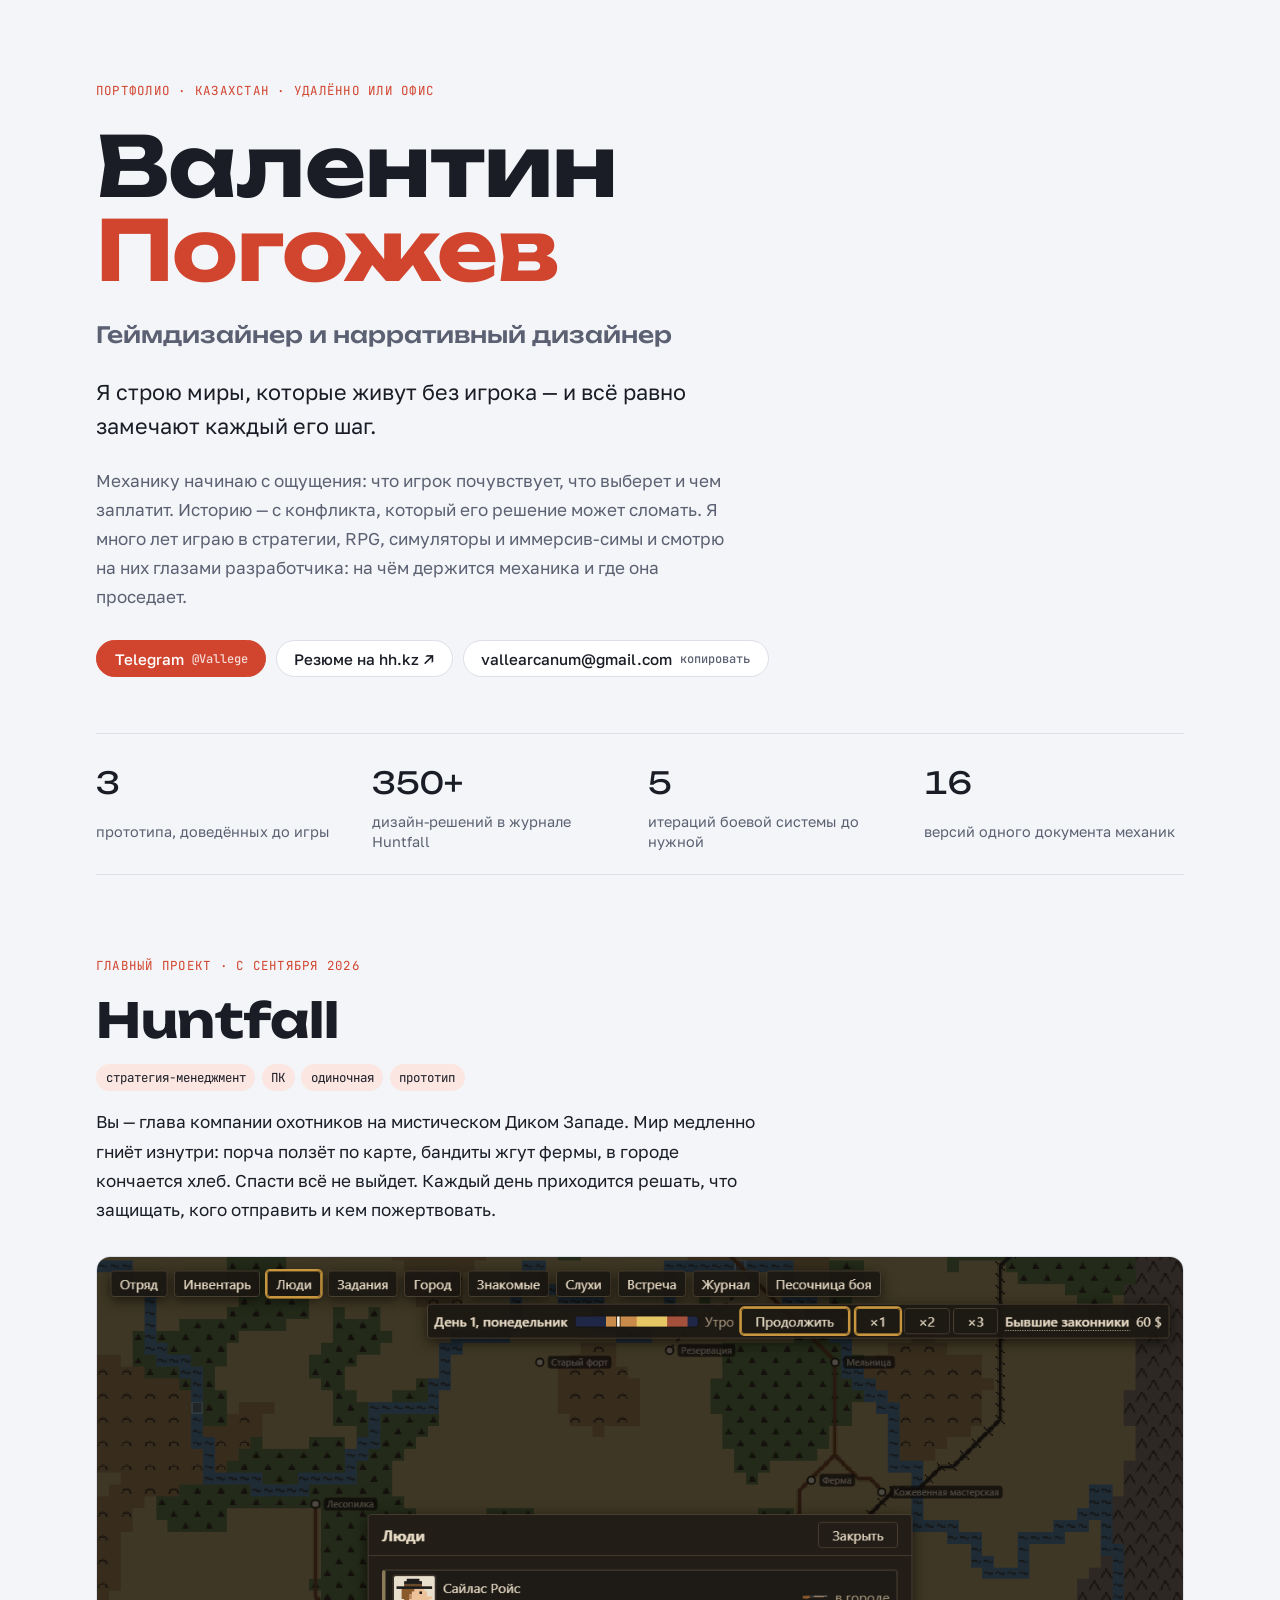
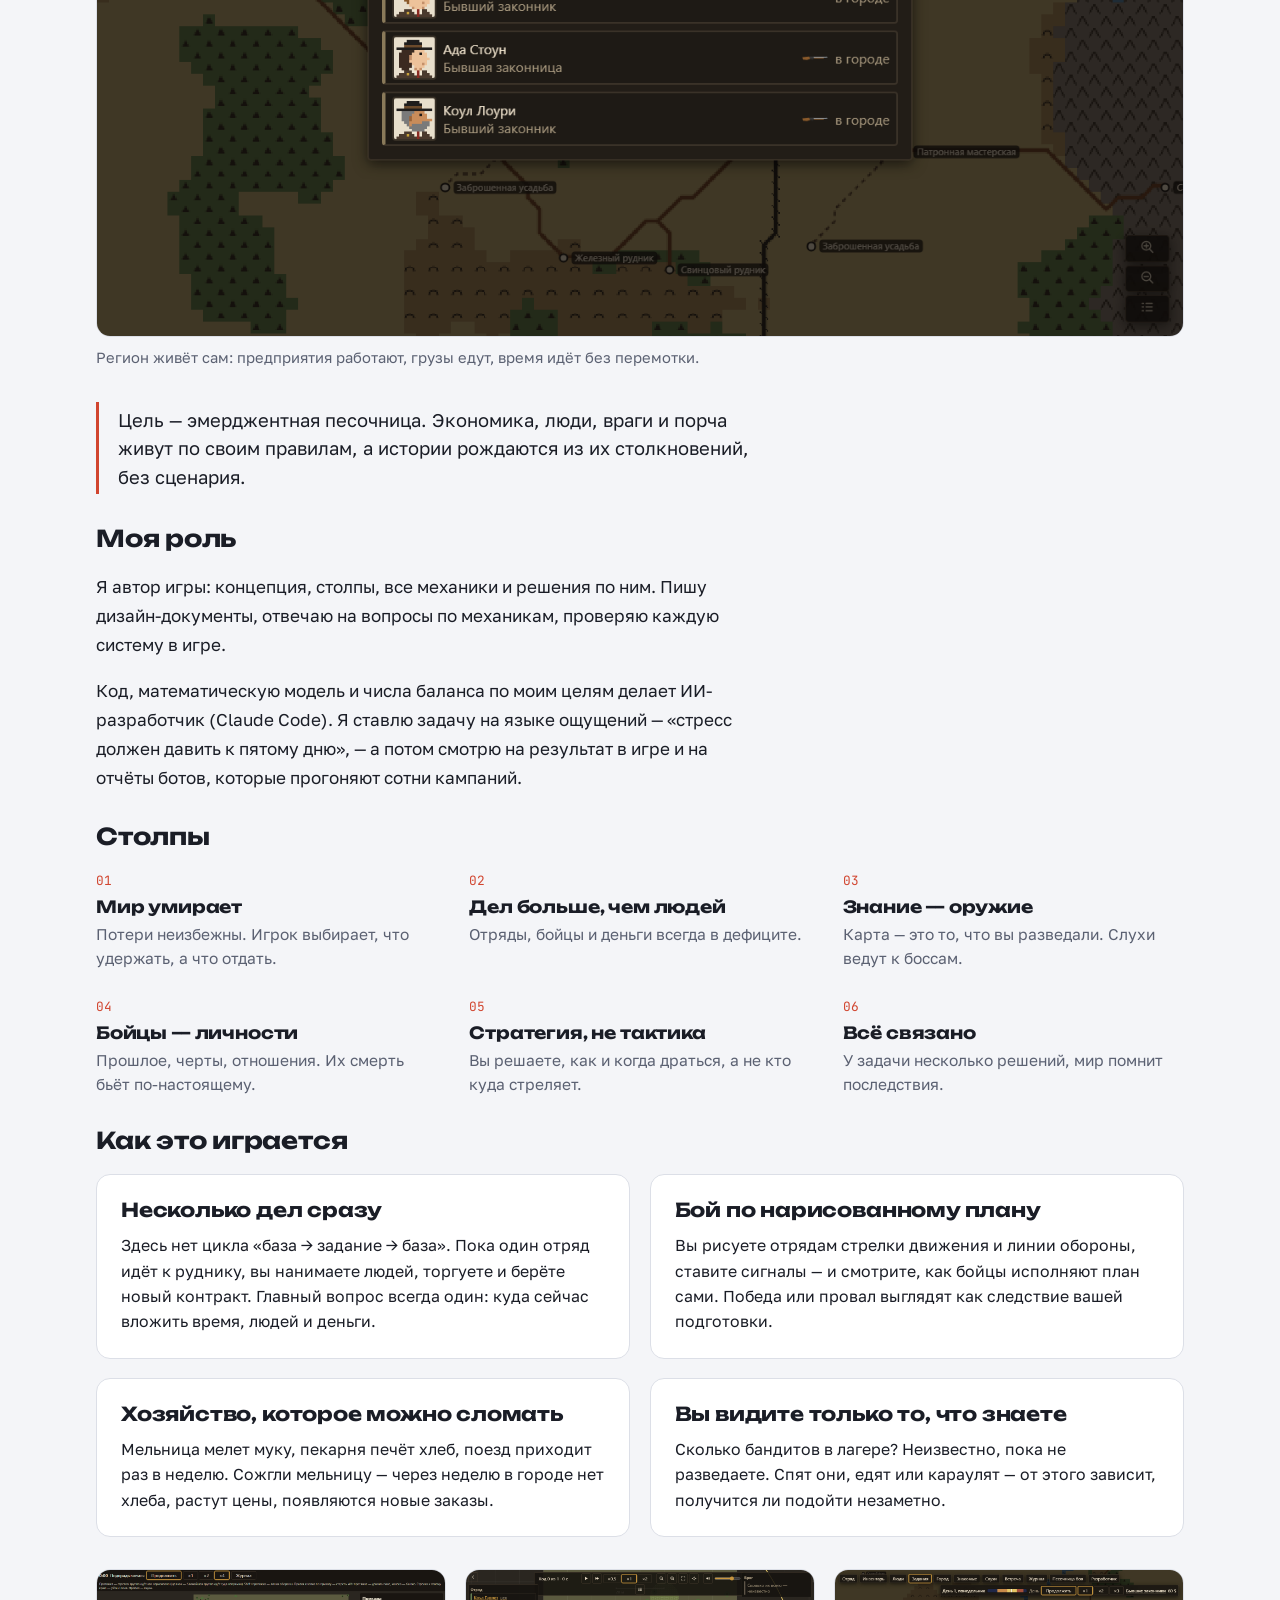
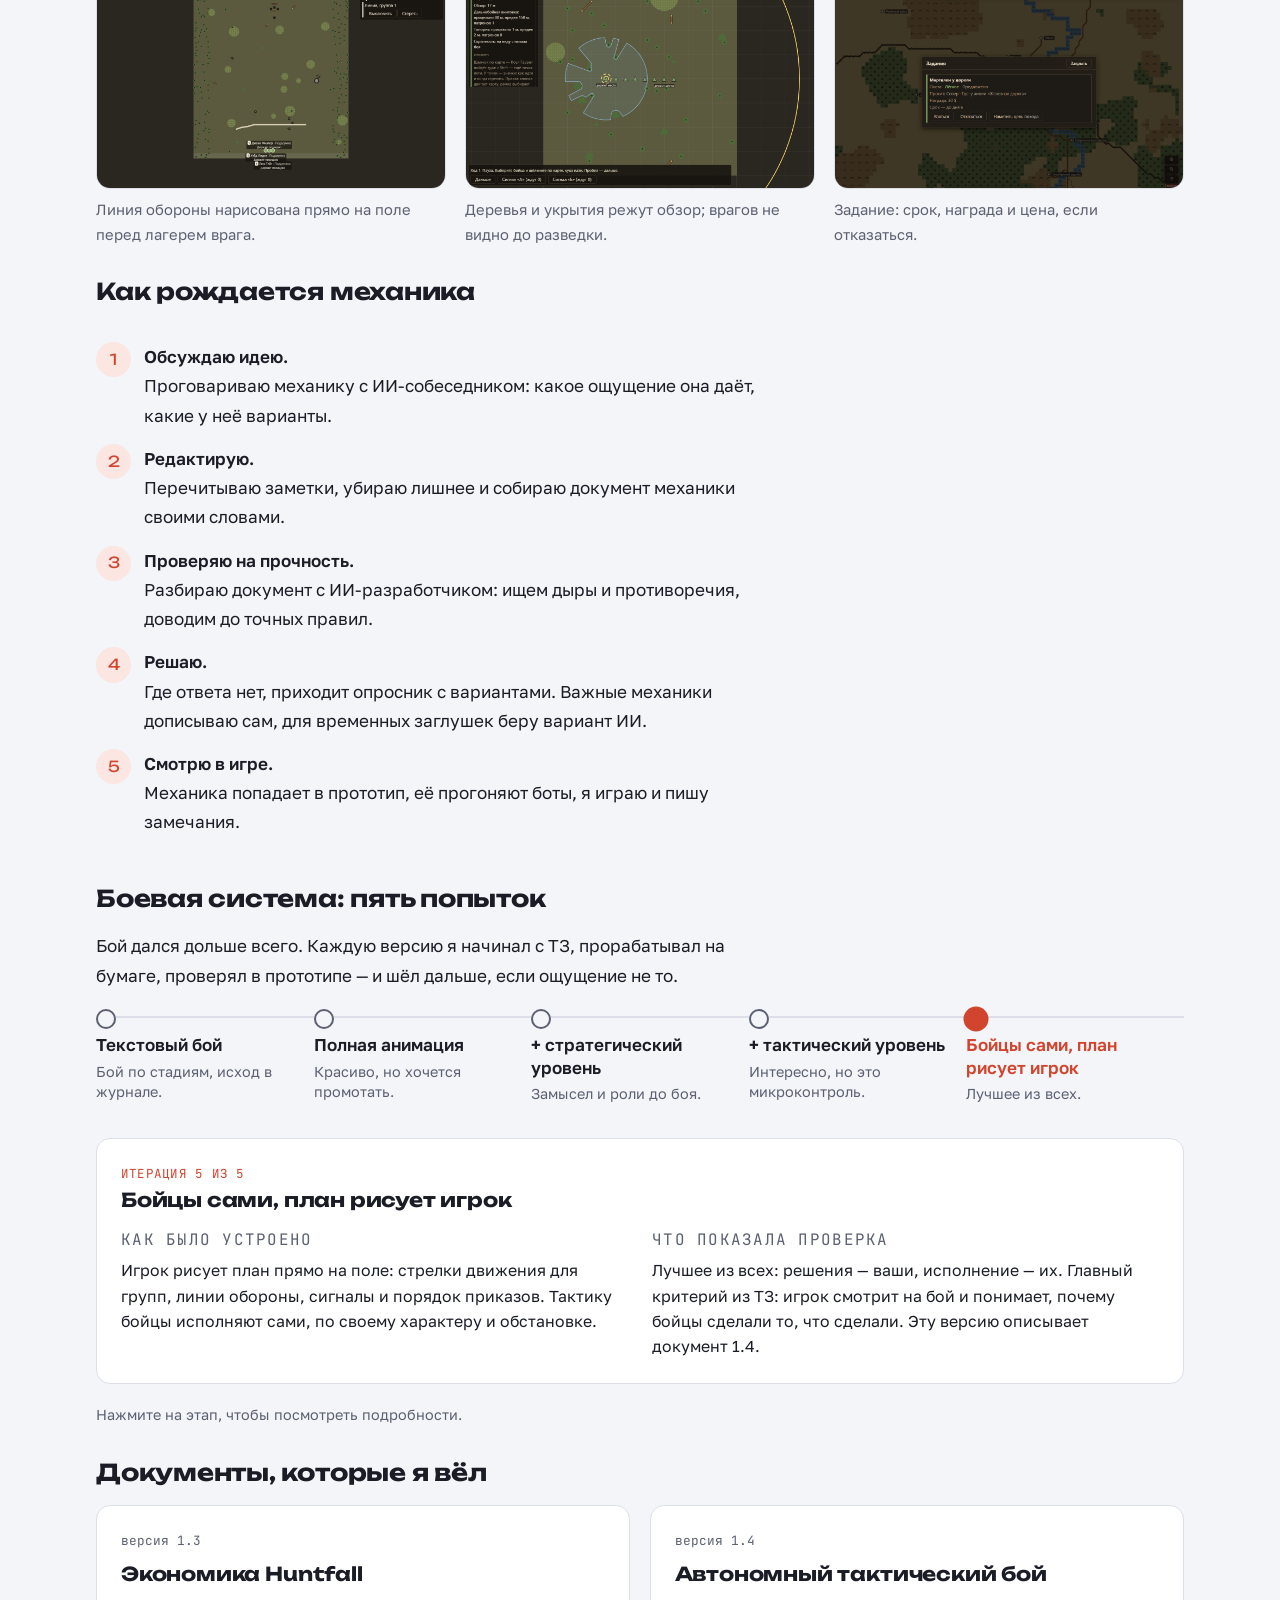
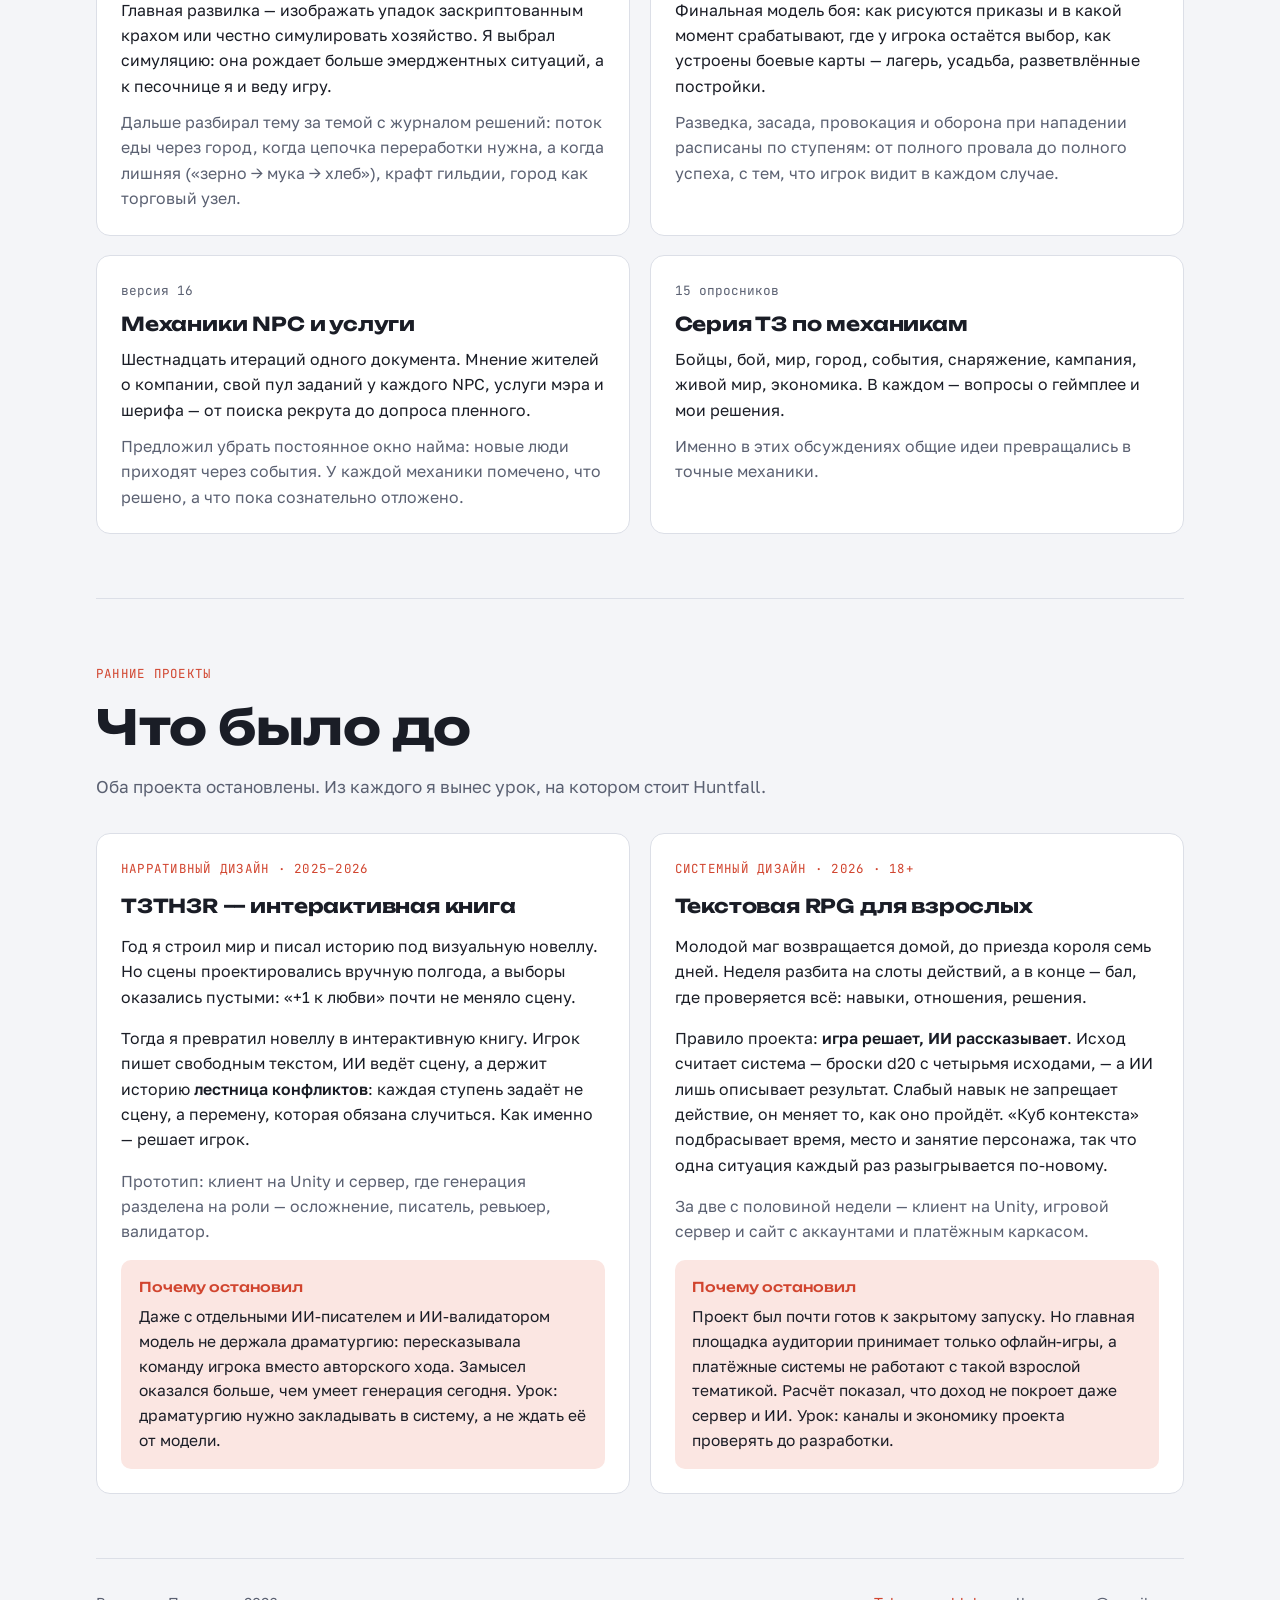
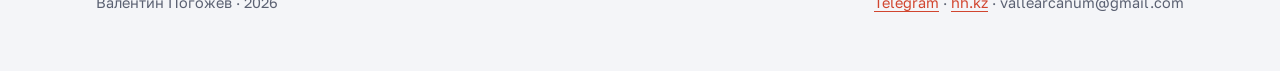
==== commit 79e4affa: "Портфолио: кликабельные итерации боя с подробностями" ====
--- a/index.html
+++ b/index.html
@@ -104,14 +104,22 @@
 .card p { font-size: 0.99rem; line-height: 1.6; }
 
 /* Combat iterations: a real sequence */
-.timeline { list-style: none; padding: 0; display: grid; grid-template-columns: repeat(5, minmax(0, 1fr)); gap: 0; counter-reset: step; }
-.timeline li { position: relative; padding: 1.6rem 1rem 0 0; display: grid; gap: 0.3rem; align-content: start; }
-.timeline li::before { content: ""; position: absolute; top: 0.45rem; left: 0; right: 0; height: 2px; background: var(--line); }
-.timeline li::after { content: ""; position: absolute; top: 0; left: 0; width: 1rem; height: 1rem; border-radius: 50%; background: var(--bg); border: 2px solid var(--muted); }
-.timeline li.final::after { background: var(--accent); border-color: var(--accent); }
-.timeline .t { font-weight: 600; line-height: 1.3; }
-.timeline .d { font-size: 0.9rem; color: var(--muted); line-height: 1.45; }
-.timeline li.final .t { color: var(--accent); }
+.timeline { display: grid; grid-template-columns: repeat(5, minmax(0, 1fr)); gap: 0; }
+.step { position: relative; padding: 1.6rem 1rem 0.9rem 0; display: grid; gap: 0.3rem; align-content: start; text-align: left;
+  font: inherit; color: var(--fg); background: none; border: 0; border-radius: 8px; cursor: pointer; }
+.step::before { content: ""; position: absolute; top: 0.45rem; left: 0; right: 0; height: 2px; background: var(--line); }
+.step::after { content: ""; position: absolute; top: 0; left: 0; width: 1rem; height: 1rem; border-radius: 50%; background: var(--bg); border: 2px solid var(--muted); transition: transform 0.15s ease; }
+.step.final::after { border-color: var(--accent); }
+.step[aria-selected="true"]::after { background: var(--accent); border-color: var(--accent); transform: scale(1.25); }
+.step .t { font-weight: 600; line-height: 1.3; }
+.step .d { font-size: 0.9rem; color: var(--muted); line-height: 1.45; }
+.step:hover .t, .step[aria-selected="true"] .t { color: var(--accent); }
+.it-panel { gap: 1rem; }
+.it-head { display: grid; gap: 0.3rem; }
+.it-cols { display: grid; grid-template-columns: repeat(2, minmax(0, 1fr)); gap: 1.5rem; }
+.it-cols p { font-size: 0.99rem; line-height: 1.6; }
+.it-label { font-family: var(--mono); font-size: 0.75rem; letter-spacing: 0.08em; text-transform: uppercase; color: var(--muted); margin-bottom: 0.3rem; }
+.it-tip { font-size: 0.9rem; }
 
 .steps { list-style: none; padding: 0; display: grid; gap: 0.9rem; counter-reset: s; max-width: var(--col); }
 .steps li { counter-increment: s; display: grid; grid-template-columns: 2.2rem minmax(0, 1fr); gap: 0.8rem; align-items: start; }
@@ -140,9 +148,10 @@
 @media (max-width: 860px) {
   .pillars { grid-template-columns: repeat(2, minmax(0, 1fr)); }
   .timeline { grid-template-columns: minmax(0, 1fr); gap: 0; }
-  .timeline li { padding: 0 0 1.2rem 2rem; }
-  .timeline li::before { top: 0.5rem; bottom: 0; left: 0.45rem; right: auto; width: 2px; height: auto; }
-  .timeline li:last-child::before { display: none; }
+  .step { padding: 0 0 1.2rem 2rem; }
+  .step::before { top: 0.5rem; bottom: 0; left: 0.45rem; right: auto; width: 2px; height: auto; }
+  .step:last-child::before { display: none; }
+  .it-cols { grid-template-columns: minmax(0, 1fr); gap: 1rem; }
 }
 @media (max-width: 680px) {
   .facts { grid-template-columns: repeat(2, minmax(0, 1fr)); }
@@ -277,13 +286,21 @@
     <h3>Боевая система: пять попыток</h3>
     <p class="prose">Бой дался дольше всего. Каждую версию я начинал с ТЗ, прорабатывал на бумаге,
       проверял в прототипе — и шёл дальше, если ощущение не то.</p>
-    <ol class="timeline">
-      <li><span class="t">Текстовый бой</span><span class="d">Исход описан словами.</span></li>
-      <li><span class="t">Полная анимация</span><span class="d">Видно всё, но решать нечего.</span></li>
-      <li><span class="t">+ стратегический уровень</span><span class="d">Появился план, но он оторван от поля.</span></li>
-      <li><span class="t">+ тактический уровень</span><span class="d">Слишком много ручного управления.</span></li>
-      <li class="final"><span class="t">Бойцы сами, план рисует игрок</span><span class="d">Лучшее из всех: решения — ваши, исполнение — их.</span></li>
-    </ol>
+    <div class="timeline" role="tablist" aria-label="Итерации боевой системы">
+      <button class="step" role="tab" id="it-1" aria-controls="it-panel" aria-selected="false" type="button"><span class="t">Текстовый бой</span><span class="d">Бой по стадиям, исход в журнале.</span></button>
+      <button class="step" role="tab" id="it-2" aria-controls="it-panel" aria-selected="false" type="button"><span class="t">Полная анимация</span><span class="d">Красиво, но хочется промотать.</span></button>
+      <button class="step" role="tab" id="it-3" aria-controls="it-panel" aria-selected="false" type="button"><span class="t">+ стратегический уровень</span><span class="d">Замысел и роли до боя.</span></button>
+      <button class="step" role="tab" id="it-4" aria-controls="it-panel" aria-selected="false" type="button"><span class="t">+ тактический уровень</span><span class="d">Интересно, но это микроконтроль.</span></button>
+      <button class="step final" role="tab" id="it-5" aria-controls="it-panel" aria-selected="true" type="button"><span class="t">Бойцы сами, план рисует игрок</span><span class="d">Лучшее из всех.</span></button>
+    </div>
+    <div class="it-panel card" id="it-panel" role="tabpanel" aria-live="polite">
+      <div class="it-head"><span class="eyebrow" id="it-num"></span><h3 id="it-title"></h3></div>
+      <div class="it-cols">
+        <div><p class="it-label">Как было устроено</p><p id="it-how"></p></div>
+        <div><p class="it-label">Что показала проверка</p><p id="it-result"></p></div>
+      </div>
+    </div>
+    <p class="muted it-tip">Нажмите на этап, чтобы посмотреть подробности.</p>
   </div>
 
   <div class="block">
@@ -396,6 +413,42 @@
   box.addEventListener('click', close);
   document.addEventListener('keydown', function (e) { if (e.key === 'Escape' && !box.hidden) close(); });
 })();
+(function () {
+  var data = [
+    { title: 'Текстовый бой',
+      how: 'Бой шёл по стадиям. Перед каждой игрок выбирал, как действует отряд: прикрывать, красться, открыть огонь сразу. Исход считала система, а журнал описывал его связным текстом.',
+      result: 'Выбор манеры работал, и к этой идее я потом возвращался. Но сам бой игрок не видел, а только читал о нём, и привязаться к происходящему на поле было трудно.' },
+    { title: 'Полная анимация',
+      how: 'Бой стал видимым: поле с укрытиями, травой и валунами, бойцы и враги двигаются, стреляют, слышат шум и прячутся сами. Игрок смотрит на схватку целиком.',
+      result: 'Вышло кино. Мой отзыв после проверки: «бой не интересен, хочется промотать». Когда игроку нечего решать, даже живая картинка не держит внимание.' },
+    { title: '+ стратегический уровень',
+      how: 'До боя игрок задавал замысел, роли бойцов и способ действия, а игра сама останавливала бой в ключевые моменты: контакт, ранение, долгое затишье.',
+      result: 'Решения появились, но они были оторваны от поля: игрок выбирал строчку в меню, а не видел, где и как отряд пойдёт. Бой всё ещё смотрелся как кино с перерывами.' },
+    { title: '+ тактический уровень',
+      how: 'Пробник в духе Door Kickers: пауза в любой момент, игрок сам ведёт каждого бойца по точкам пути, отдаёт действия значками на карте, подаёт сигналы.',
+      result: 'Пробник показал главное: бой стал заметно интереснее, когда решает игрок. Но полная версия превращалась в стратегию в реальном времени с микроконтролем, а Huntfall — игра про стратегию, не про управление каждым выстрелом.' },
+    { title: 'Бойцы сами, план рисует игрок',
+      how: 'Игрок рисует план прямо на поле: стрелки движения для групп, линии обороны, сигналы и порядок приказов. Тактику бойцы исполняют сами, по своему характеру и обстановке.',
+      result: 'Лучшее из всех: решения — ваши, исполнение — их. Главный критерий из ТЗ: игрок смотрит на бой и понимает, почему бойцы сделали то, что сделали. Эту версию описывает документ 1.4.' }
+  ];
+  var tabs = document.querySelectorAll('.timeline .step');
+  function show(i) {
+    tabs.forEach(function (t, k) { t.setAttribute('aria-selected', k === i ? 'true' : 'false'); t.tabIndex = k === i ? 0 : -1; });
+    document.getElementById('it-num').textContent = 'Итерация ' + (i + 1) + ' из ' + data.length;
+    document.getElementById('it-title').textContent = data[i].title;
+    document.getElementById('it-how').textContent = data[i].how;
+    document.getElementById('it-result').textContent = data[i].result;
+    document.getElementById('it-panel').setAttribute('aria-labelledby', 'it-' + (i + 1));
+  }
+  tabs.forEach(function (t, i) {
+    t.addEventListener('click', function () { show(i); });
+    t.addEventListener('keydown', function (e) {
+      var n = e.key === 'ArrowRight' || e.key === 'ArrowDown' ? 1 : e.key === 'ArrowLeft' || e.key === 'ArrowUp' ? -1 : 0;
+      if (n) { e.preventDefault(); var j = (i + n + tabs.length) % tabs.length; show(j); tabs[j].focus(); }
+    });
+  });
+  show(tabs.length - 1);
+})();
 document.getElementById('copy-mail').addEventListener('click', function () {
   var hint = document.getElementById('copy-hint'), mail = document.getElementById('mail');
   function done() { hint.textContent = 'скопировано'; setTimeout(function () { hint.textContent = 'копировать'; }, 1600); }
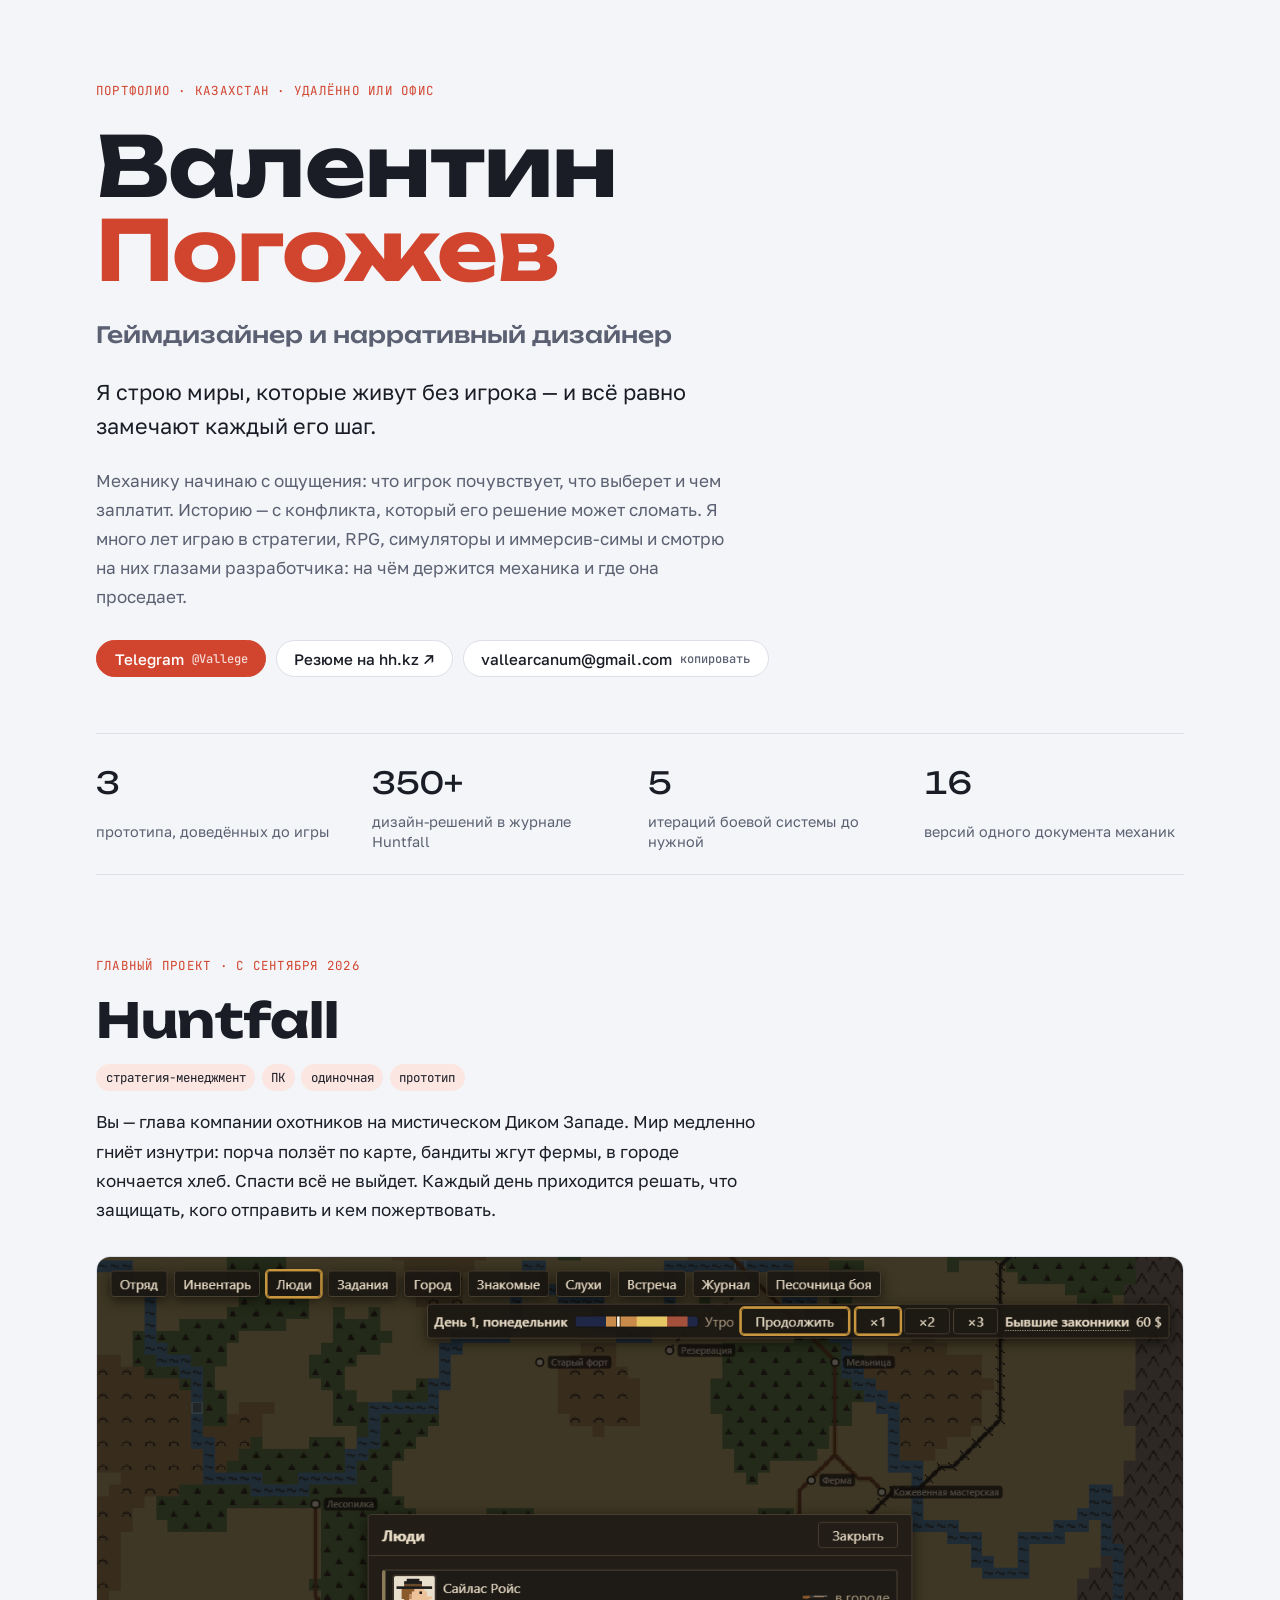
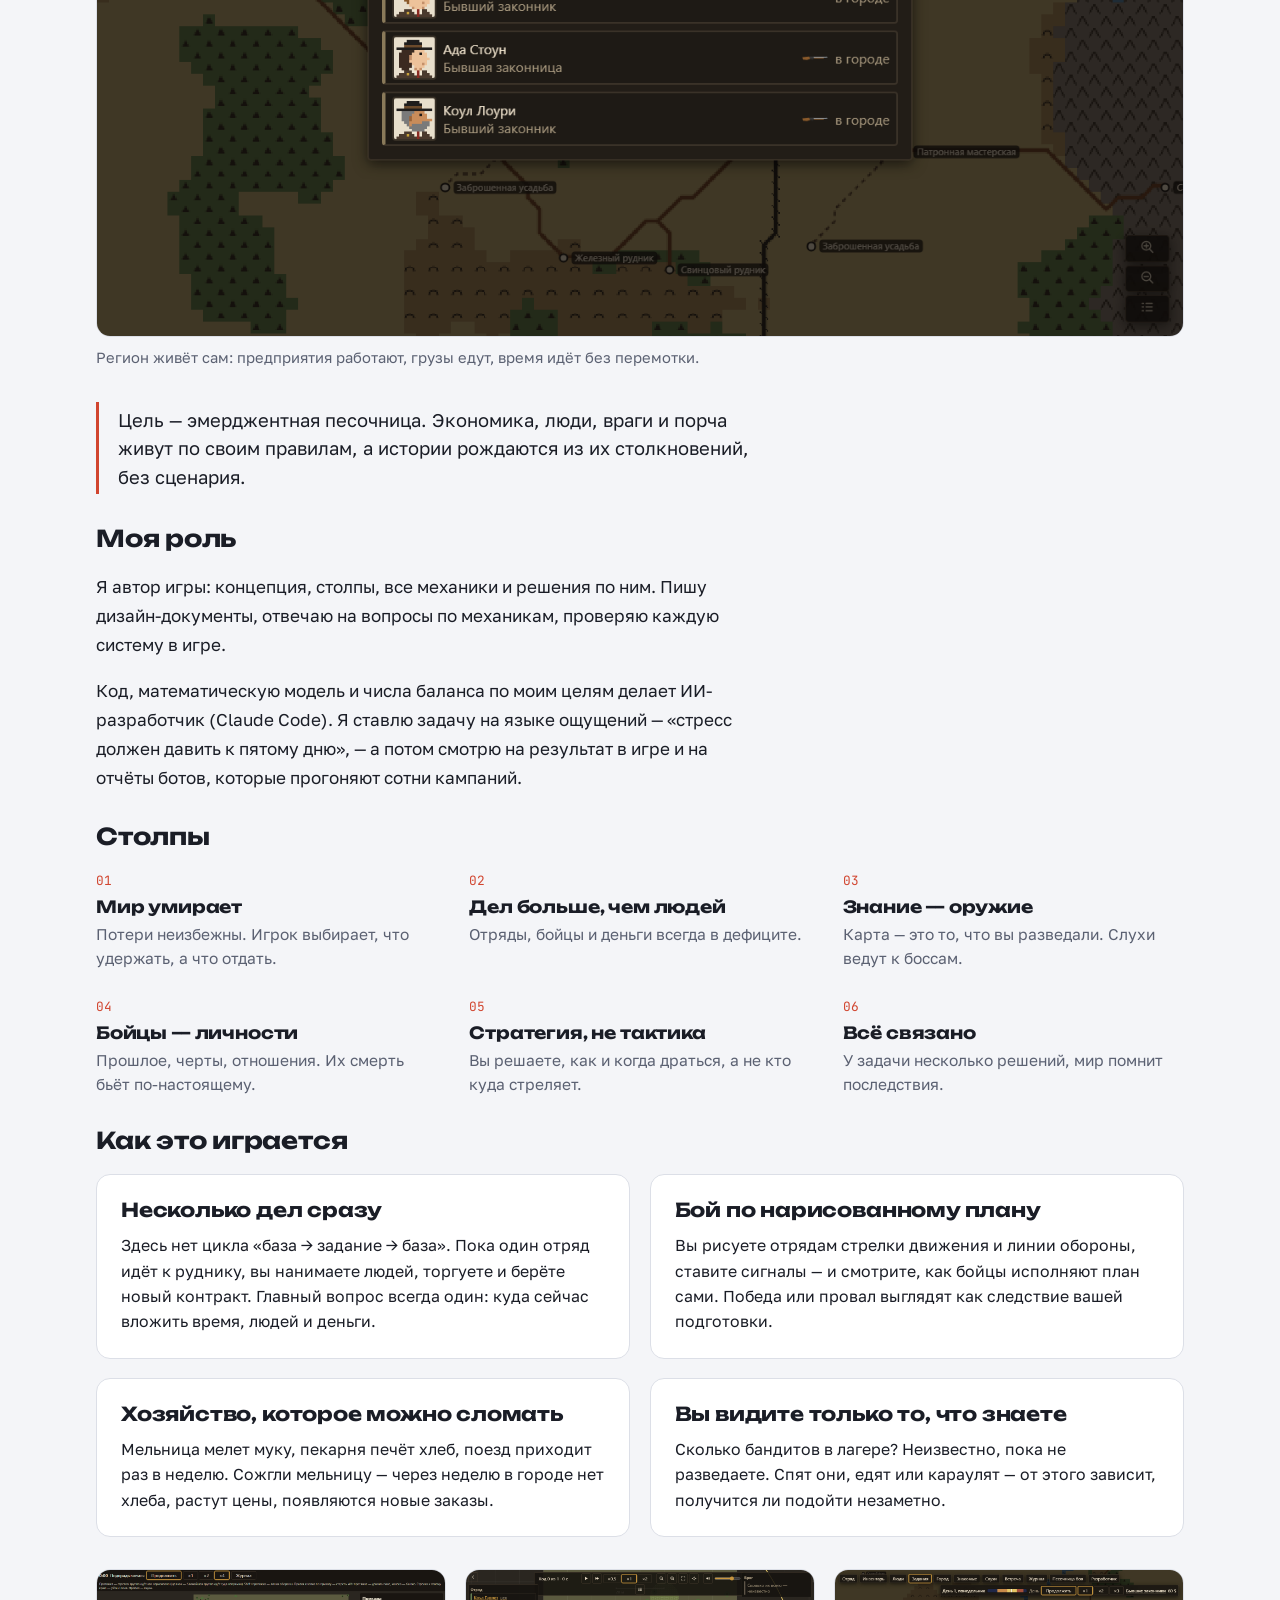
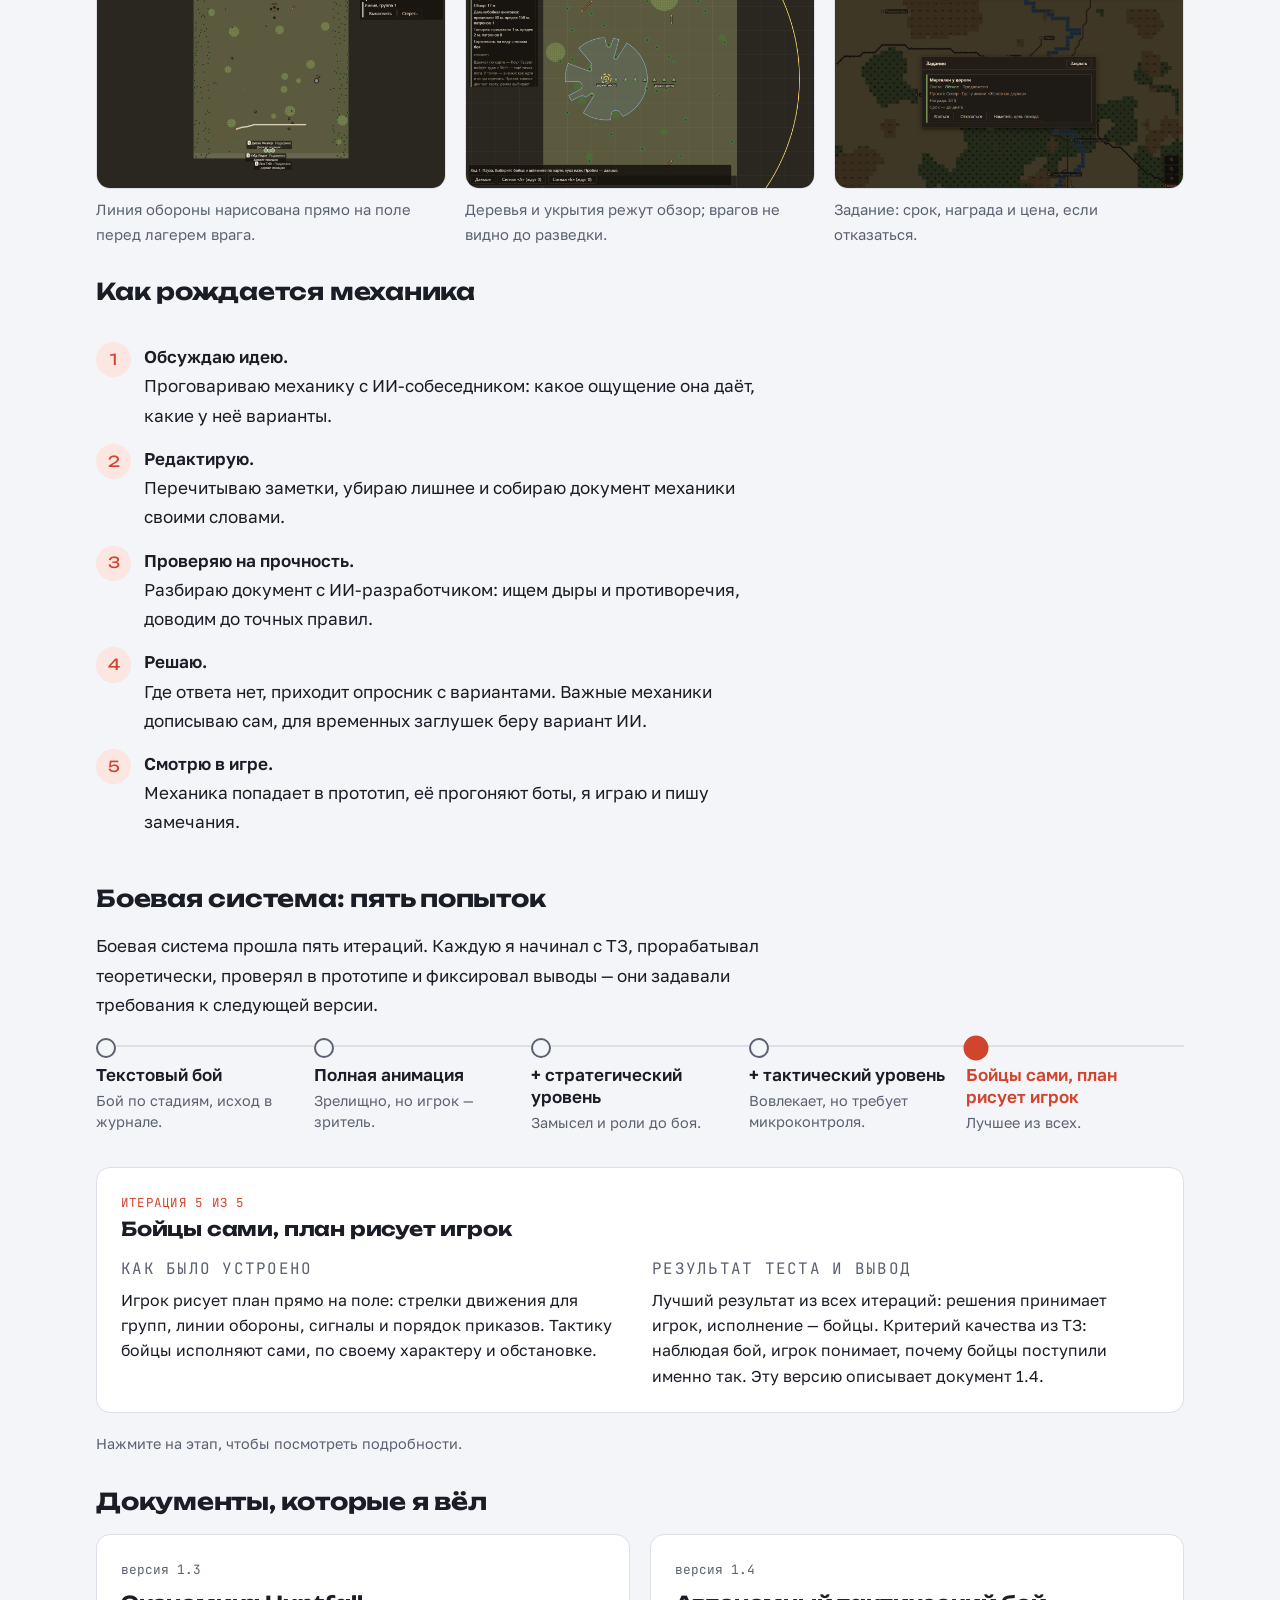
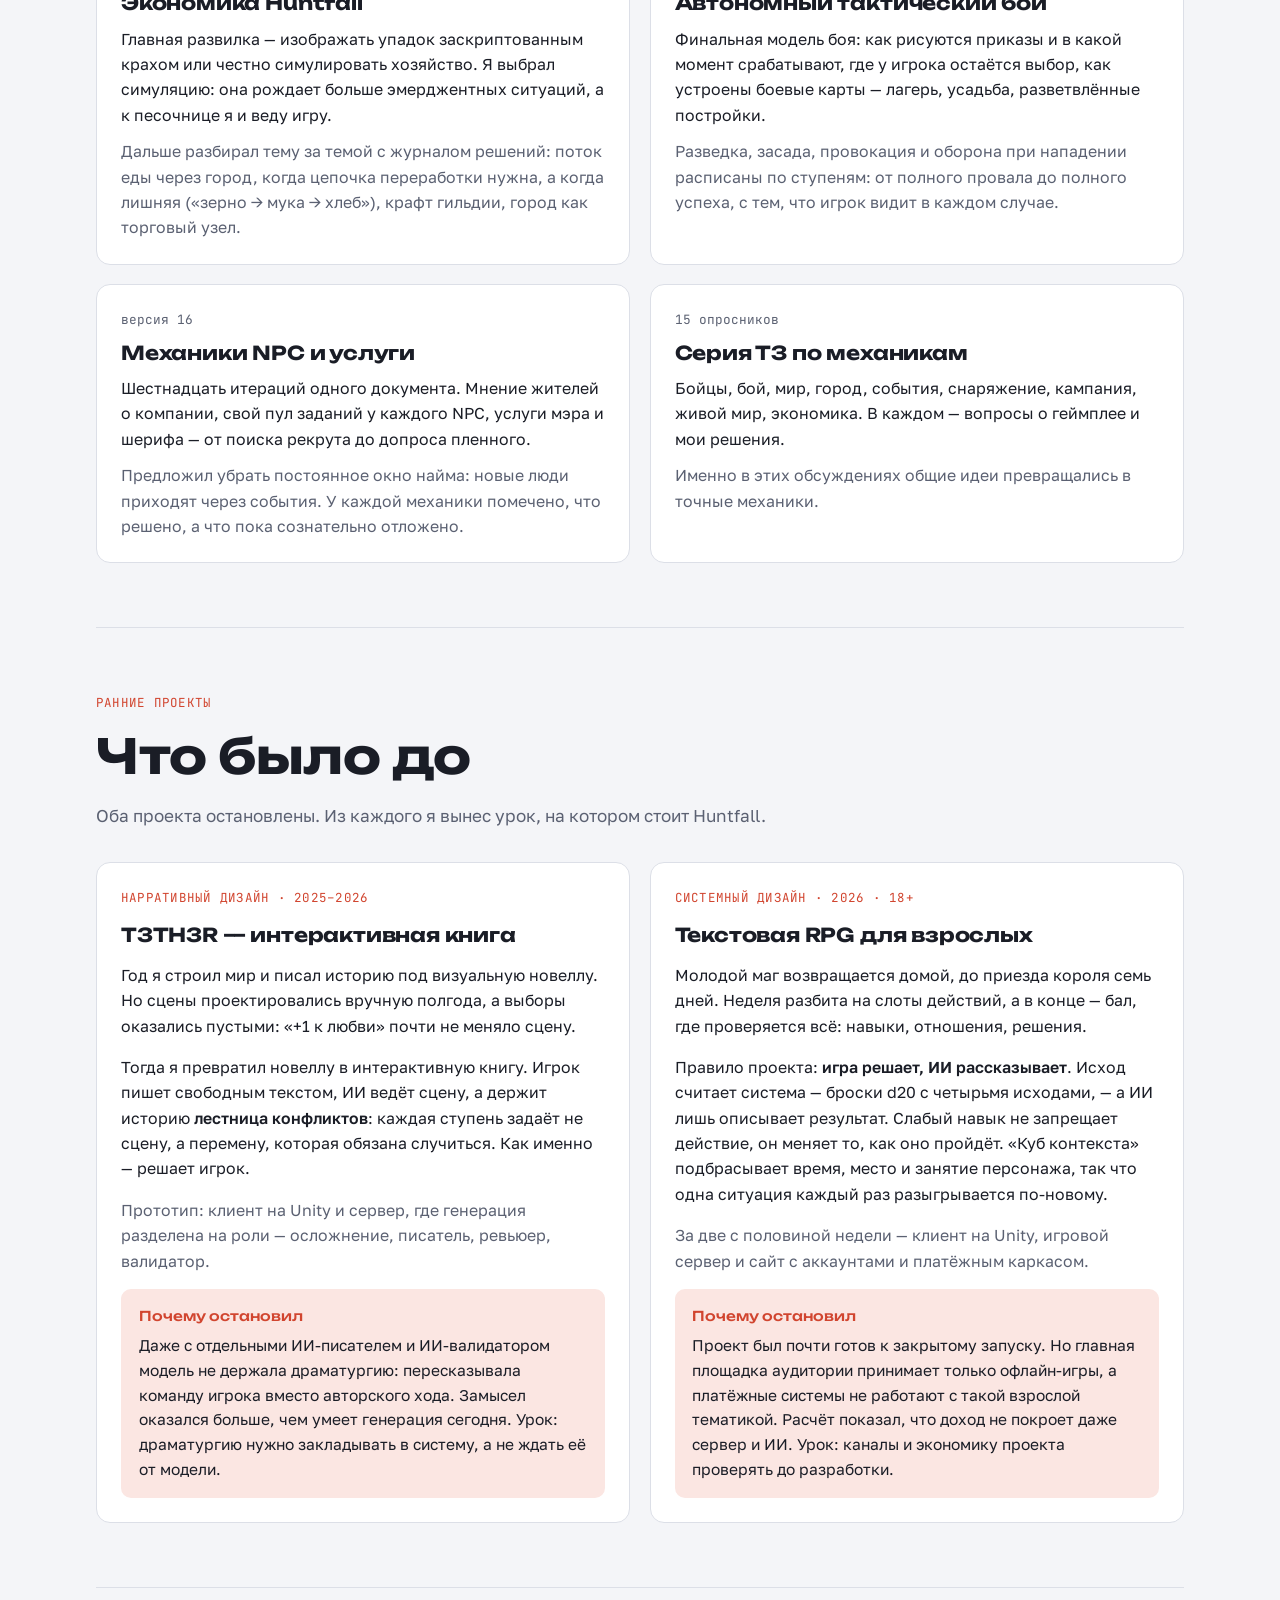
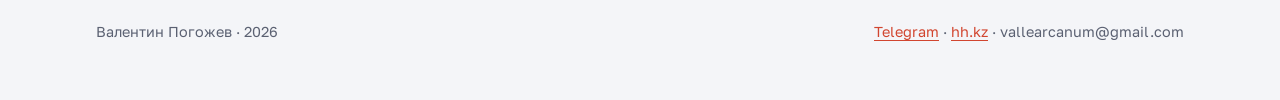
==== commit 84434801: "Портфолио: итерации боя в формате отчёта" ====
--- a/index.html
+++ b/index.html
@@ -284,20 +284,21 @@
 
   <div class="block">
     <h3>Боевая система: пять попыток</h3>
-    <p class="prose">Бой дался дольше всего. Каждую версию я начинал с ТЗ, прорабатывал на бумаге,
-      проверял в прототипе — и шёл дальше, если ощущение не то.</p>
+    <p class="prose">Боевая система прошла пять итераций. Каждую я начинал с ТЗ, прорабатывал
+      теоретически, проверял в прототипе и фиксировал выводы — они задавали требования
+      к следующей версии.</p>
     <div class="timeline" role="tablist" aria-label="Итерации боевой системы">
       <button class="step" role="tab" id="it-1" aria-controls="it-panel" aria-selected="false" type="button"><span class="t">Текстовый бой</span><span class="d">Бой по стадиям, исход в журнале.</span></button>
-      <button class="step" role="tab" id="it-2" aria-controls="it-panel" aria-selected="false" type="button"><span class="t">Полная анимация</span><span class="d">Красиво, но хочется промотать.</span></button>
+      <button class="step" role="tab" id="it-2" aria-controls="it-panel" aria-selected="false" type="button"><span class="t">Полная анимация</span><span class="d">Зрелищно, но игрок — зритель.</span></button>
       <button class="step" role="tab" id="it-3" aria-controls="it-panel" aria-selected="false" type="button"><span class="t">+ стратегический уровень</span><span class="d">Замысел и роли до боя.</span></button>
-      <button class="step" role="tab" id="it-4" aria-controls="it-panel" aria-selected="false" type="button"><span class="t">+ тактический уровень</span><span class="d">Интересно, но это микроконтроль.</span></button>
+      <button class="step" role="tab" id="it-4" aria-controls="it-panel" aria-selected="false" type="button"><span class="t">+ тактический уровень</span><span class="d">Вовлекает, но требует микроконтроля.</span></button>
       <button class="step final" role="tab" id="it-5" aria-controls="it-panel" aria-selected="true" type="button"><span class="t">Бойцы сами, план рисует игрок</span><span class="d">Лучшее из всех.</span></button>
     </div>
     <div class="it-panel card" id="it-panel" role="tabpanel" aria-live="polite">
       <div class="it-head"><span class="eyebrow" id="it-num"></span><h3 id="it-title"></h3></div>
       <div class="it-cols">
         <div><p class="it-label">Как было устроено</p><p id="it-how"></p></div>
-        <div><p class="it-label">Что показала проверка</p><p id="it-result"></p></div>
+        <div><p class="it-label">Результат теста и вывод</p><p id="it-result"></p></div>
       </div>
     </div>
     <p class="muted it-tip">Нажмите на этап, чтобы посмотреть подробности.</p>
@@ -417,19 +418,19 @@
   var data = [
     { title: 'Текстовый бой',
       how: 'Бой шёл по стадиям. Перед каждой игрок выбирал, как действует отряд: прикрывать, красться, открыть огонь сразу. Исход считала система, а журнал описывал его связным текстом.',
-      result: 'Выбор манеры работал, и к этой идее я потом возвращался. Но сам бой игрок не видел, а только читал о нём, и привязаться к происходящему на поле было трудно.' },
+      result: 'Выбор манеры отряда себя оправдал, и эта идея сохранилась в следующих версиях. Слабое место — отсутствие пространства: игрок не видит поле и не связывает исход со своими решениями. Вывод: бою нужна видимая карта.' },
     { title: 'Полная анимация',
       how: 'Бой стал видимым: поле с укрытиями, травой и валунами, бойцы и враги двигаются, стреляют, слышат шум и прячутся сами. Игрок смотрит на схватку целиком.',
-      result: 'Вышло кино. Мой отзыв после проверки: «бой не интересен, хочется промотать». Когда игроку нечего решать, даже живая картинка не держит внимание.' },
+      result: 'Вовлечённость низкая: во время боя у игрока нет решений, он становится зрителем, и бой хочется пропустить. Вывод: зрелищность не заменяет выбор — игроку нужен рычаг влияния на ход боя.' },
     { title: '+ стратегический уровень',
       how: 'До боя игрок задавал замысел, роли бойцов и способ действия, а игра сама останавливала бой в ключевые моменты: контакт, ранение, долгое затишье.',
-      result: 'Решения появились, но они были оторваны от поля: игрок выбирал строчку в меню, а не видел, где и как отряд пойдёт. Бой всё ещё смотрелся как кино с перерывами.' },
+      result: 'Решения появились, но остались оторваны от поля: игрок выбирает пункт меню, а не место и путь отряда. Бой по-прежнему воспринимается как просмотр с паузами. Вывод: решения должны приниматься на самой карте.' },
     { title: '+ тактический уровень',
       how: 'Пробник в духе Door Kickers: пауза в любой момент, игрок сам ведёт каждого бойца по точкам пути, отдаёт действия значками на карте, подаёт сигналы.',
-      result: 'Пробник показал главное: бой стал заметно интереснее, когда решает игрок. Но полная версия превращалась в стратегию в реальном времени с микроконтролем, а Huntfall — игра про стратегию, не про управление каждым выстрелом.' },
+      result: 'Вовлечённость заметно выросла: игрок принимает решения прямо на поле. Но полная версия скатывается в стратегию в реальном времени с микроконтролем, что противоречит столпу «стратегия, а не тактика». Вывод: оставить решения на карте, но снять с игрока управление каждым бойцом.' },
     { title: 'Бойцы сами, план рисует игрок',
       how: 'Игрок рисует план прямо на поле: стрелки движения для групп, линии обороны, сигналы и порядок приказов. Тактику бойцы исполняют сами, по своему характеру и обстановке.',
-      result: 'Лучшее из всех: решения — ваши, исполнение — их. Главный критерий из ТЗ: игрок смотрит на бой и понимает, почему бойцы сделали то, что сделали. Эту версию описывает документ 1.4.' }
+      result: 'Лучший результат из всех итераций: решения принимает игрок, исполнение — бойцы. Критерий качества из ТЗ: наблюдая бой, игрок понимает, почему бойцы поступили именно так. Эту версию описывает документ 1.4.' }
   ];
   var tabs = document.querySelectorAll('.timeline .step');
   function show(i) {
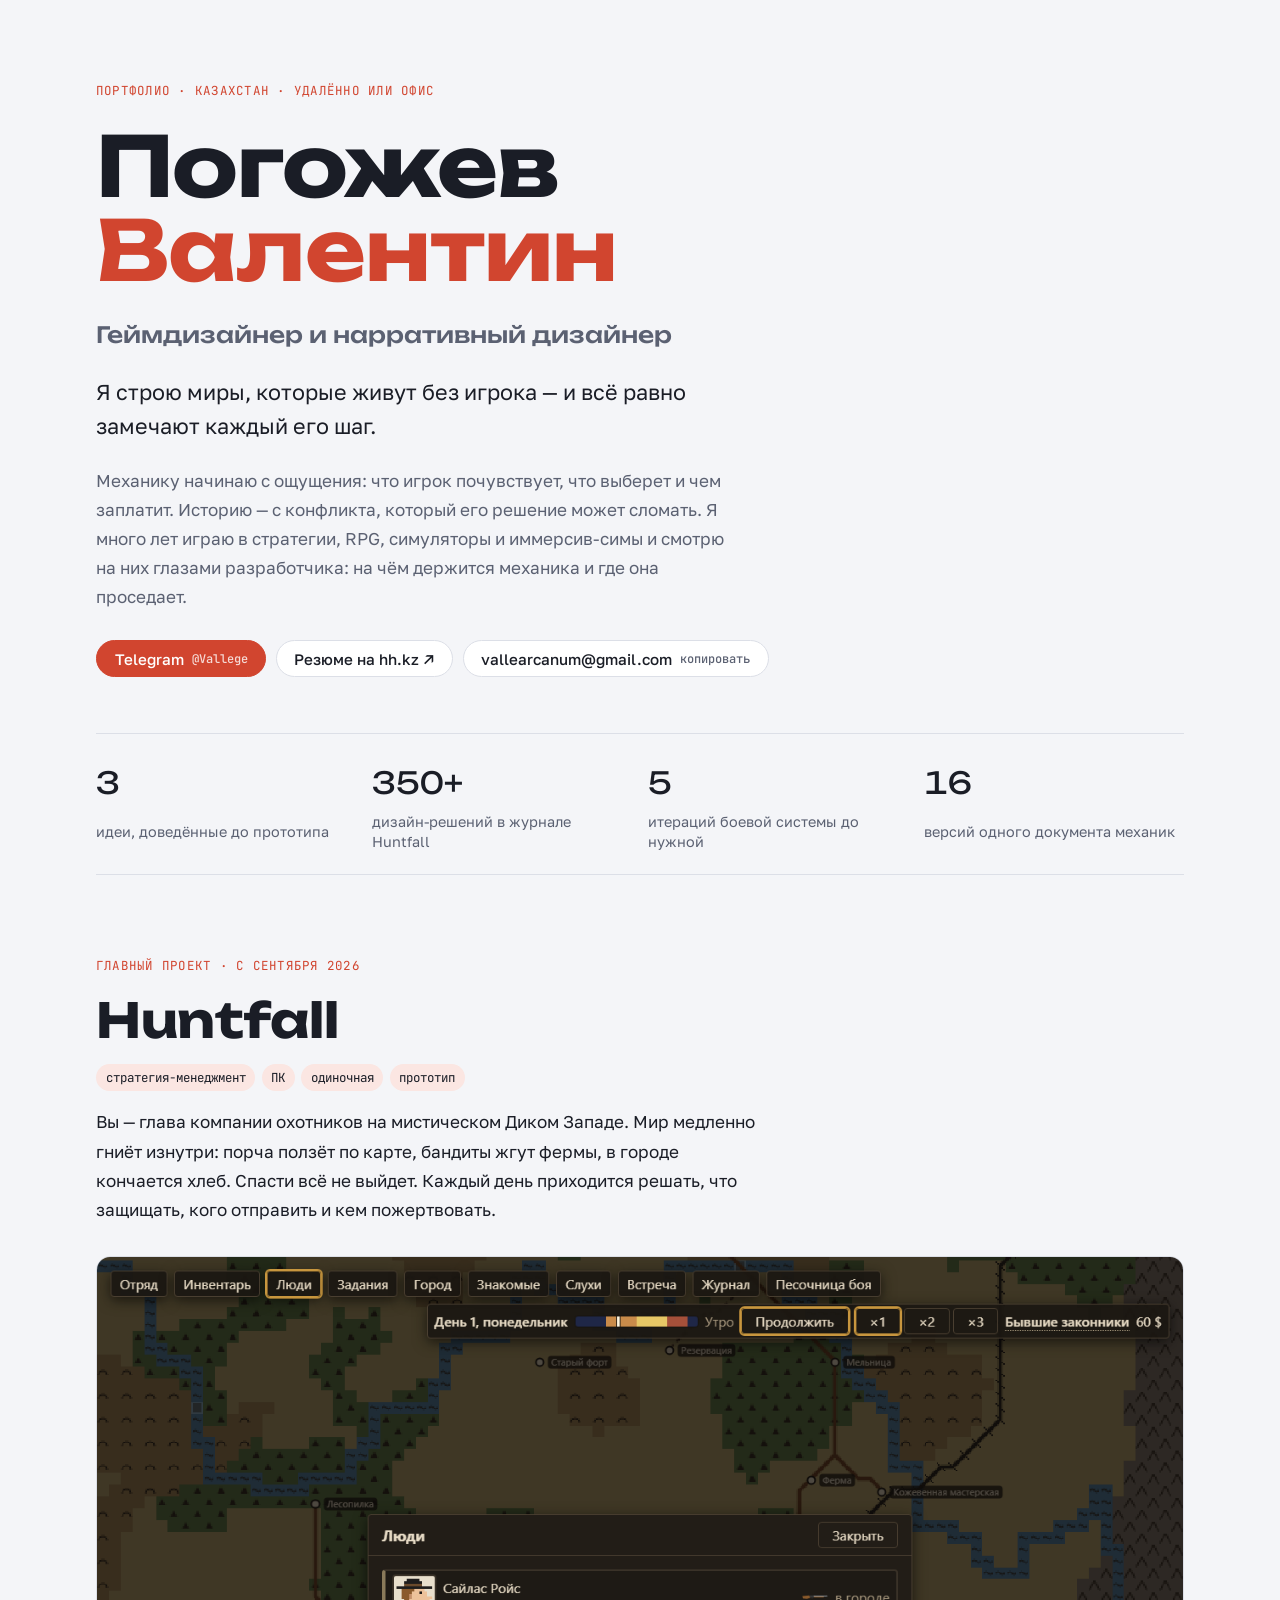
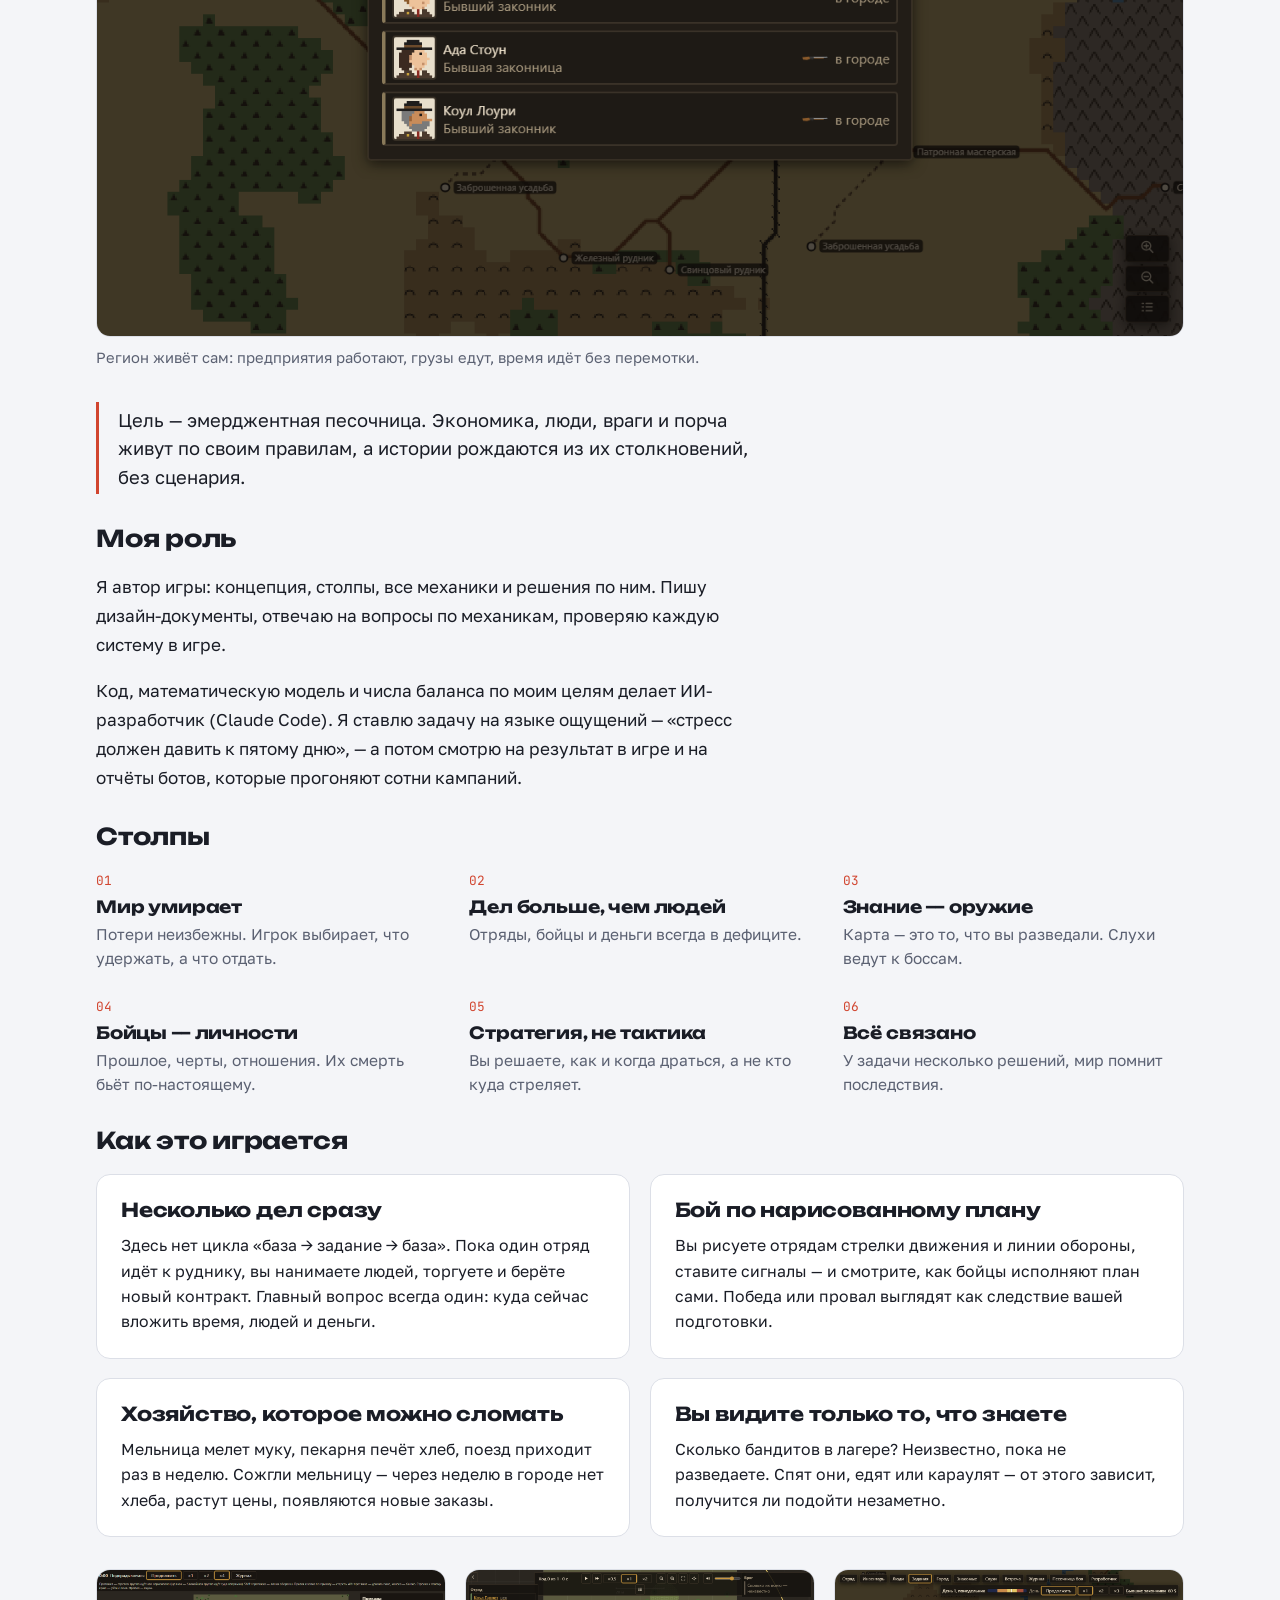
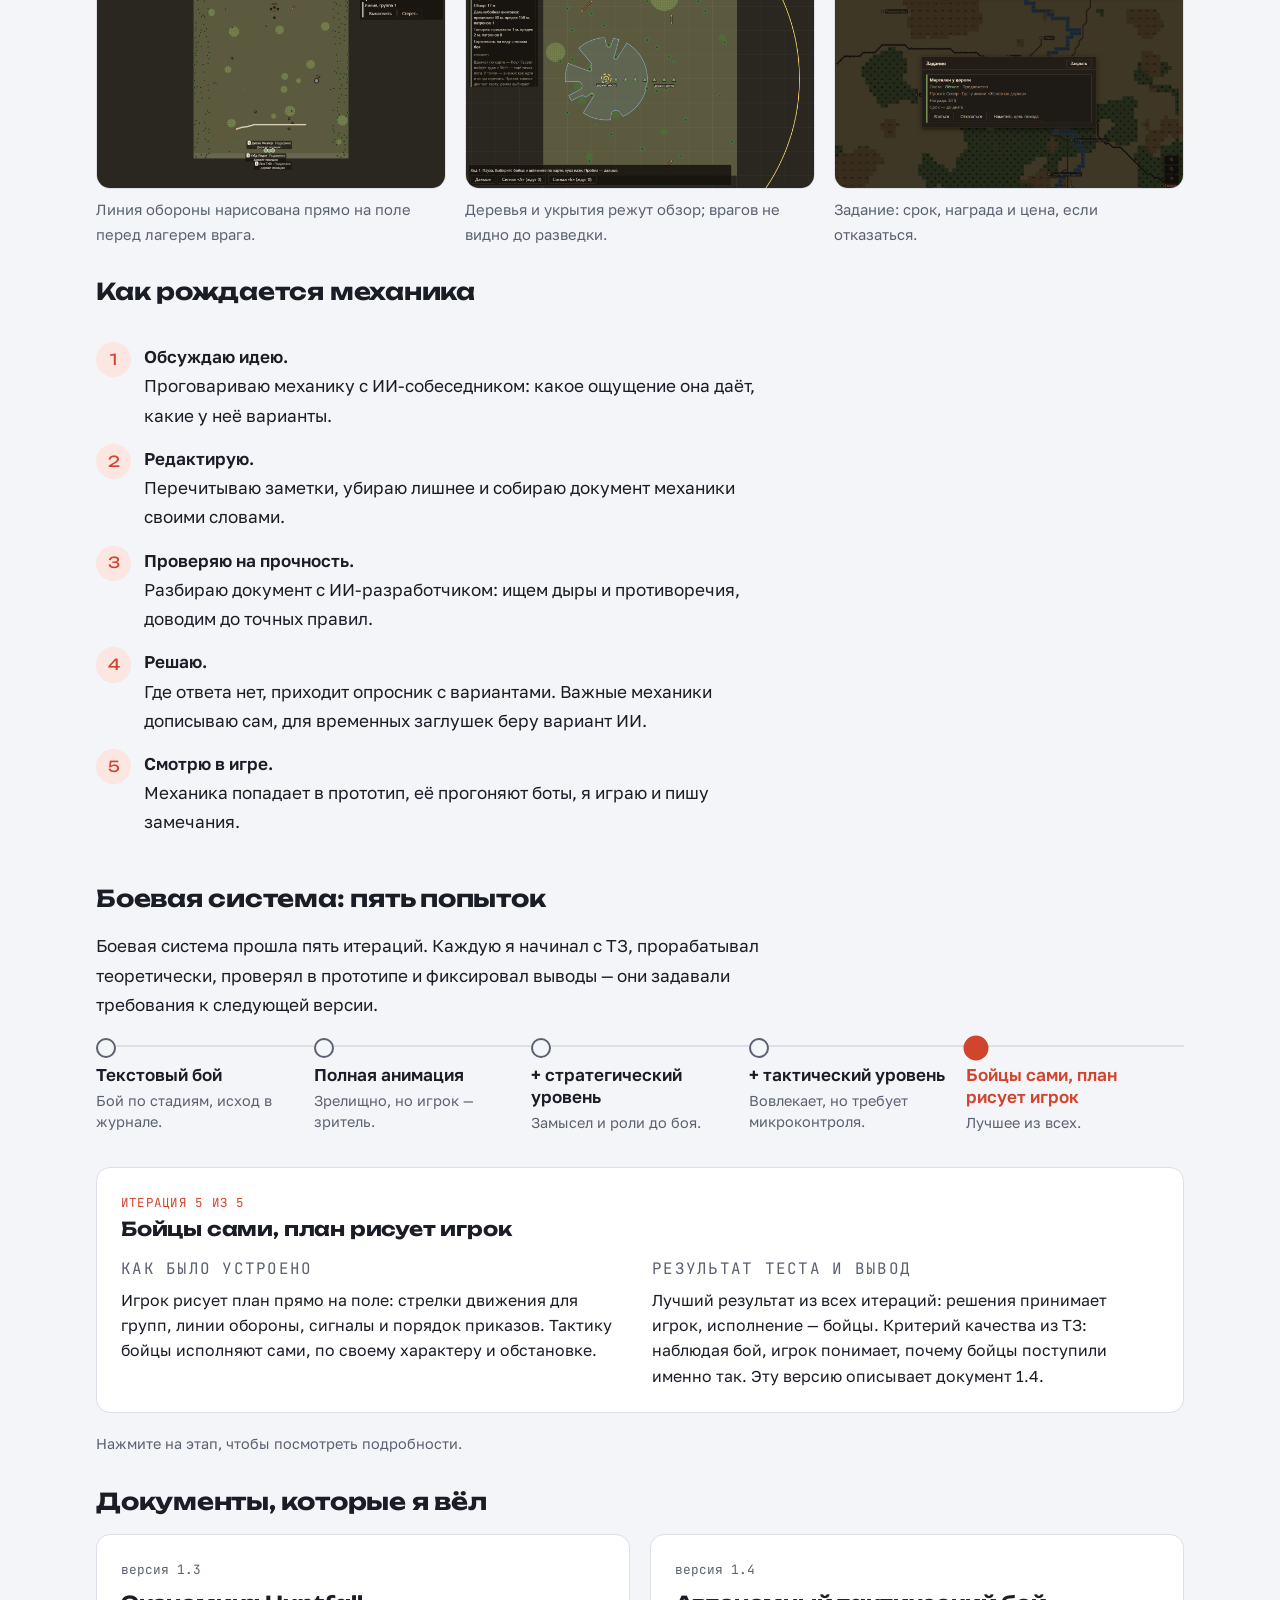
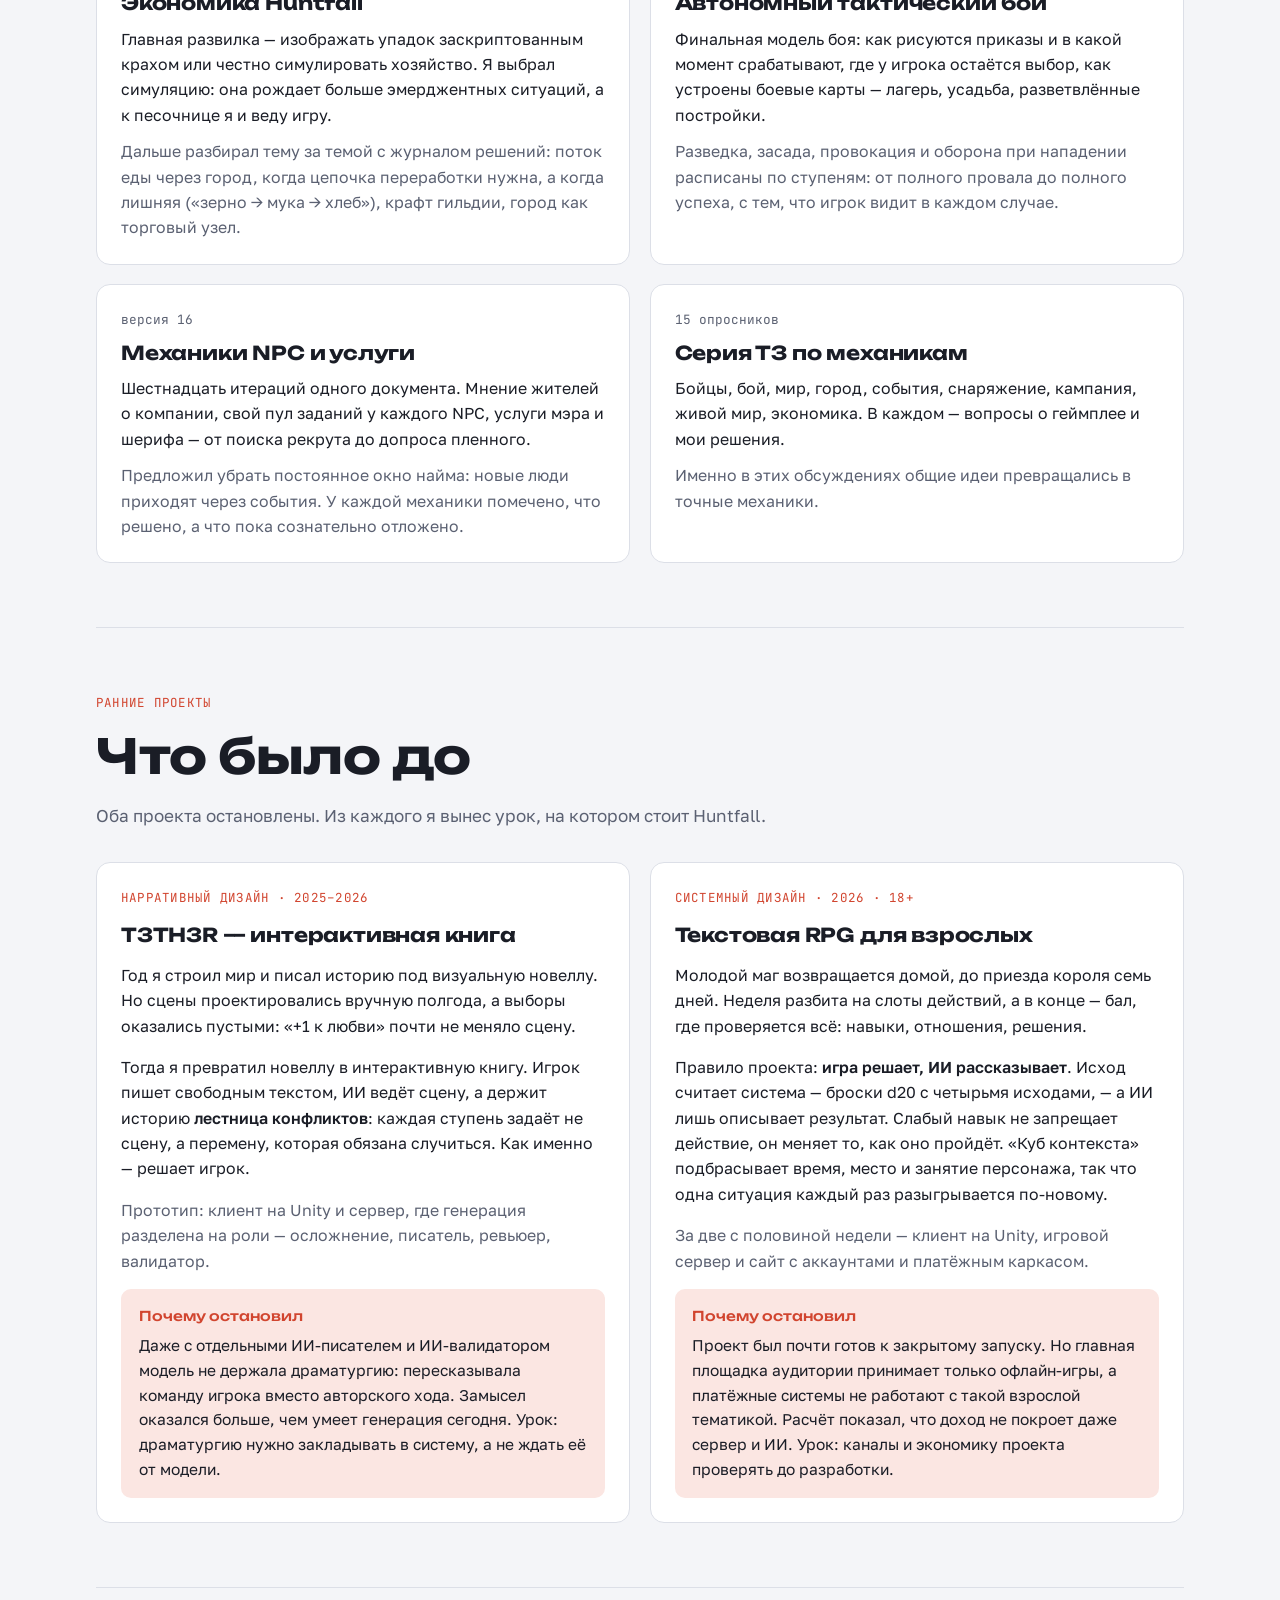
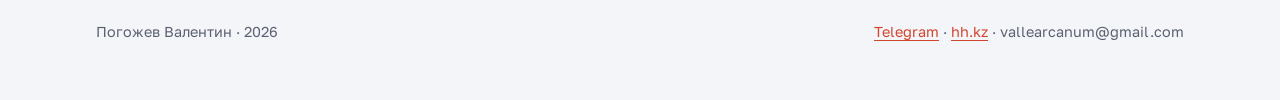
==== commit 810d082e: "Портфолио: порядок имени, подпись цифры прототипов" ====
--- a/index.html
+++ b/index.html
@@ -2,7 +2,7 @@
 <html lang="ru">
 <meta charset="utf-8">
 <meta name="viewport" content="width=device-width, initial-scale=1, viewport-fit=cover">
-<title>Валентин Погожев — геймдизайнер</title>
+<title>Погожев Валентин — геймдизайнер</title>
 <meta name="claude:viewport-fit-sides" content="cover">
 <link rel="preconnect" href="https://fonts.googleapis.com">
 <link rel="preconnect" href="https://fonts.gstatic.com" crossorigin>
@@ -165,7 +165,7 @@
 
 <header class="hero">
   <p class="eyebrow">Портфолио · Казахстан · удалённо или офис</p>
-  <h1>Валентин<br><span>Погожев</span></h1>
+  <h1>Погожев<br><span>Валентин</span></h1>
   <p class="role">Геймдизайнер и нарративный дизайнер</p>
   <p class="lead">Я строю миры, которые живут без игрока — и всё равно замечают каждый его шаг.</p>
   <p class="sub">Механику начинаю с ощущения: что игрок почувствует, что выберет и чем заплатит.
@@ -180,7 +180,7 @@
 </header>
 
 <div class="facts" aria-label="Коротко в цифрах">
-  <div class="fact"><span class="n">3</span><span class="l">прототипа, доведённых до игры</span></div>
+  <div class="fact"><span class="n">3</span><span class="l">идеи, доведённые до прототипа</span></div>
   <div class="fact"><span class="n">350+</span><span class="l">дизайн-решений в журнале Huntfall</span></div>
   <div class="fact"><span class="n">5</span><span class="l">итераций боевой системы до нужной</span></div>
   <div class="fact"><span class="n">16</span><span class="l">версий одного документа механик</span></div>
@@ -390,7 +390,7 @@
 </main>
 
 <footer class="footer">
-  <span>Валентин Погожев · 2026</span>
+  <span>Погожев Валентин · 2026</span>
   <span><a href="https://t.me/Vallege" target="_blank" rel="noopener">Telegram</a> · <a href="https://almaty.hh.kz/resume/c38f7623ff114162170039ed1f6730306c6b77" target="_blank" rel="noopener">hh.kz</a> · vallearcanum@gmail.com</span>
 </footer>
 
